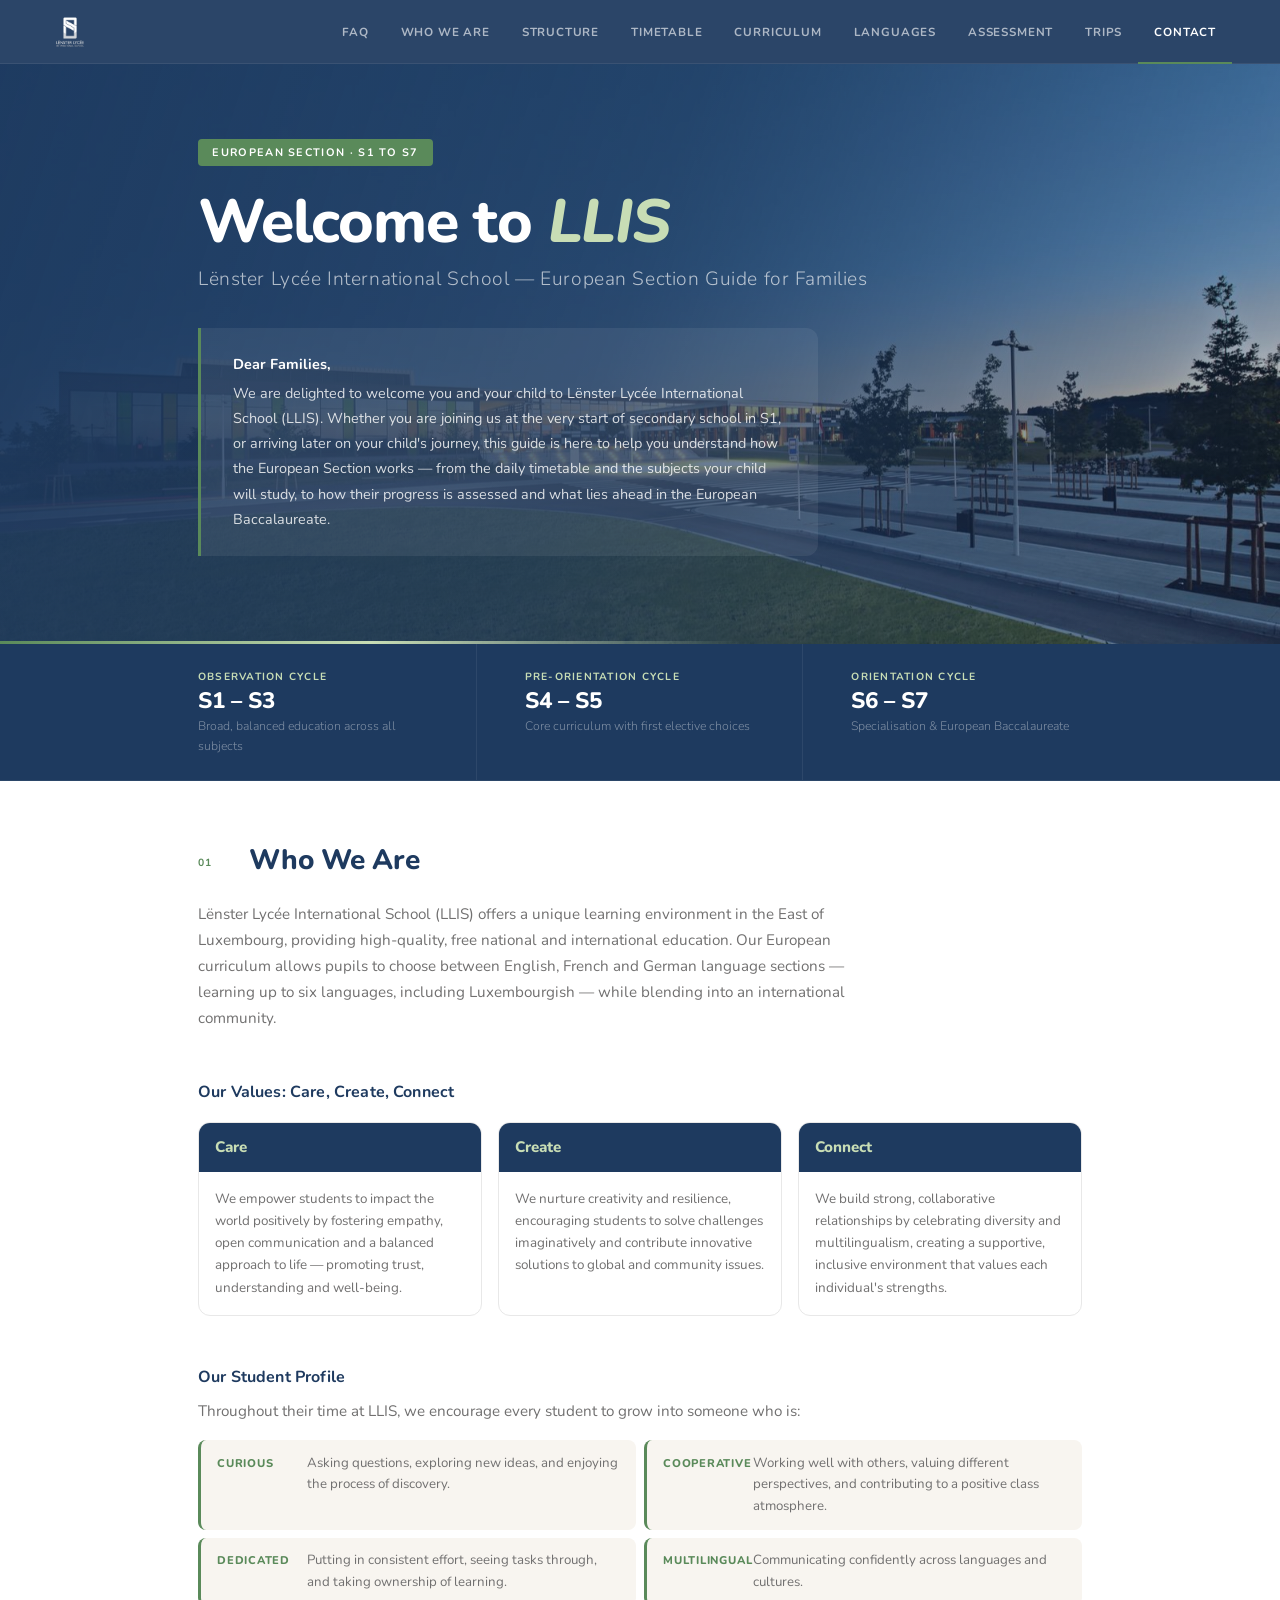
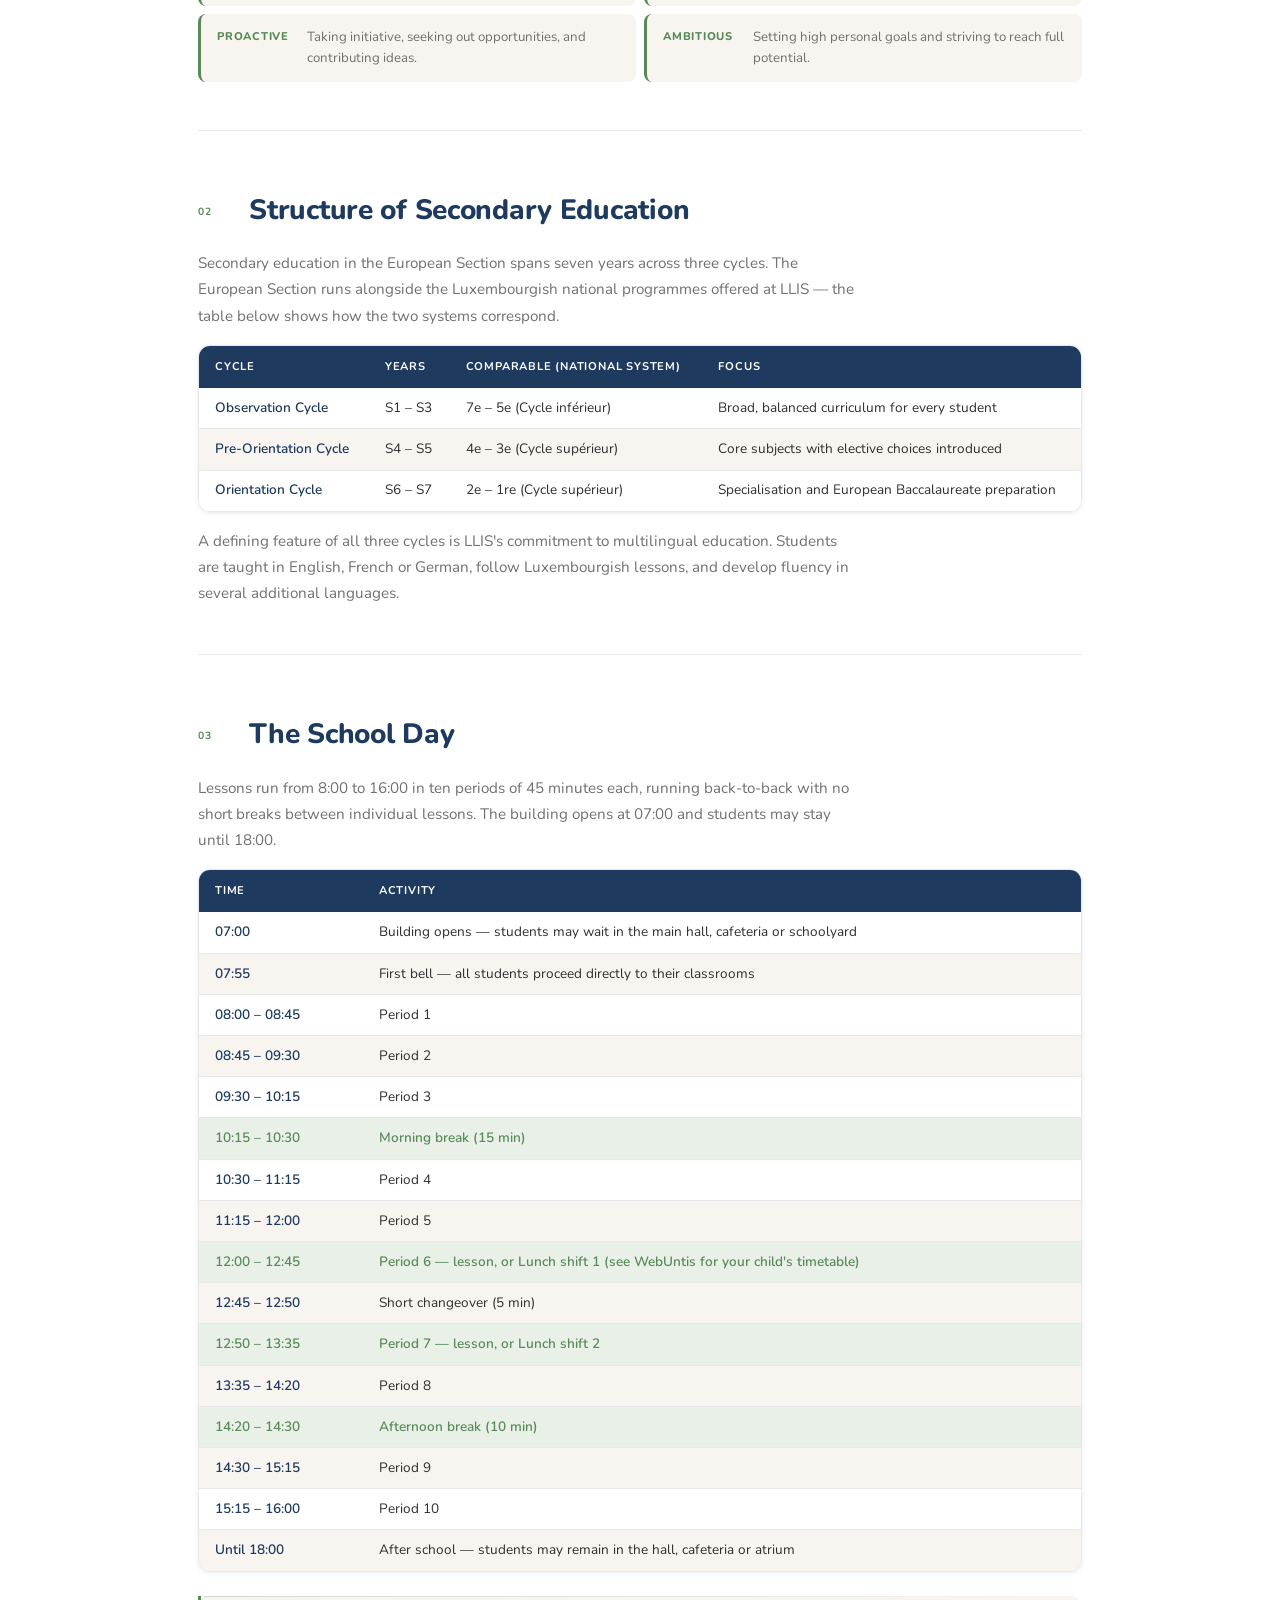
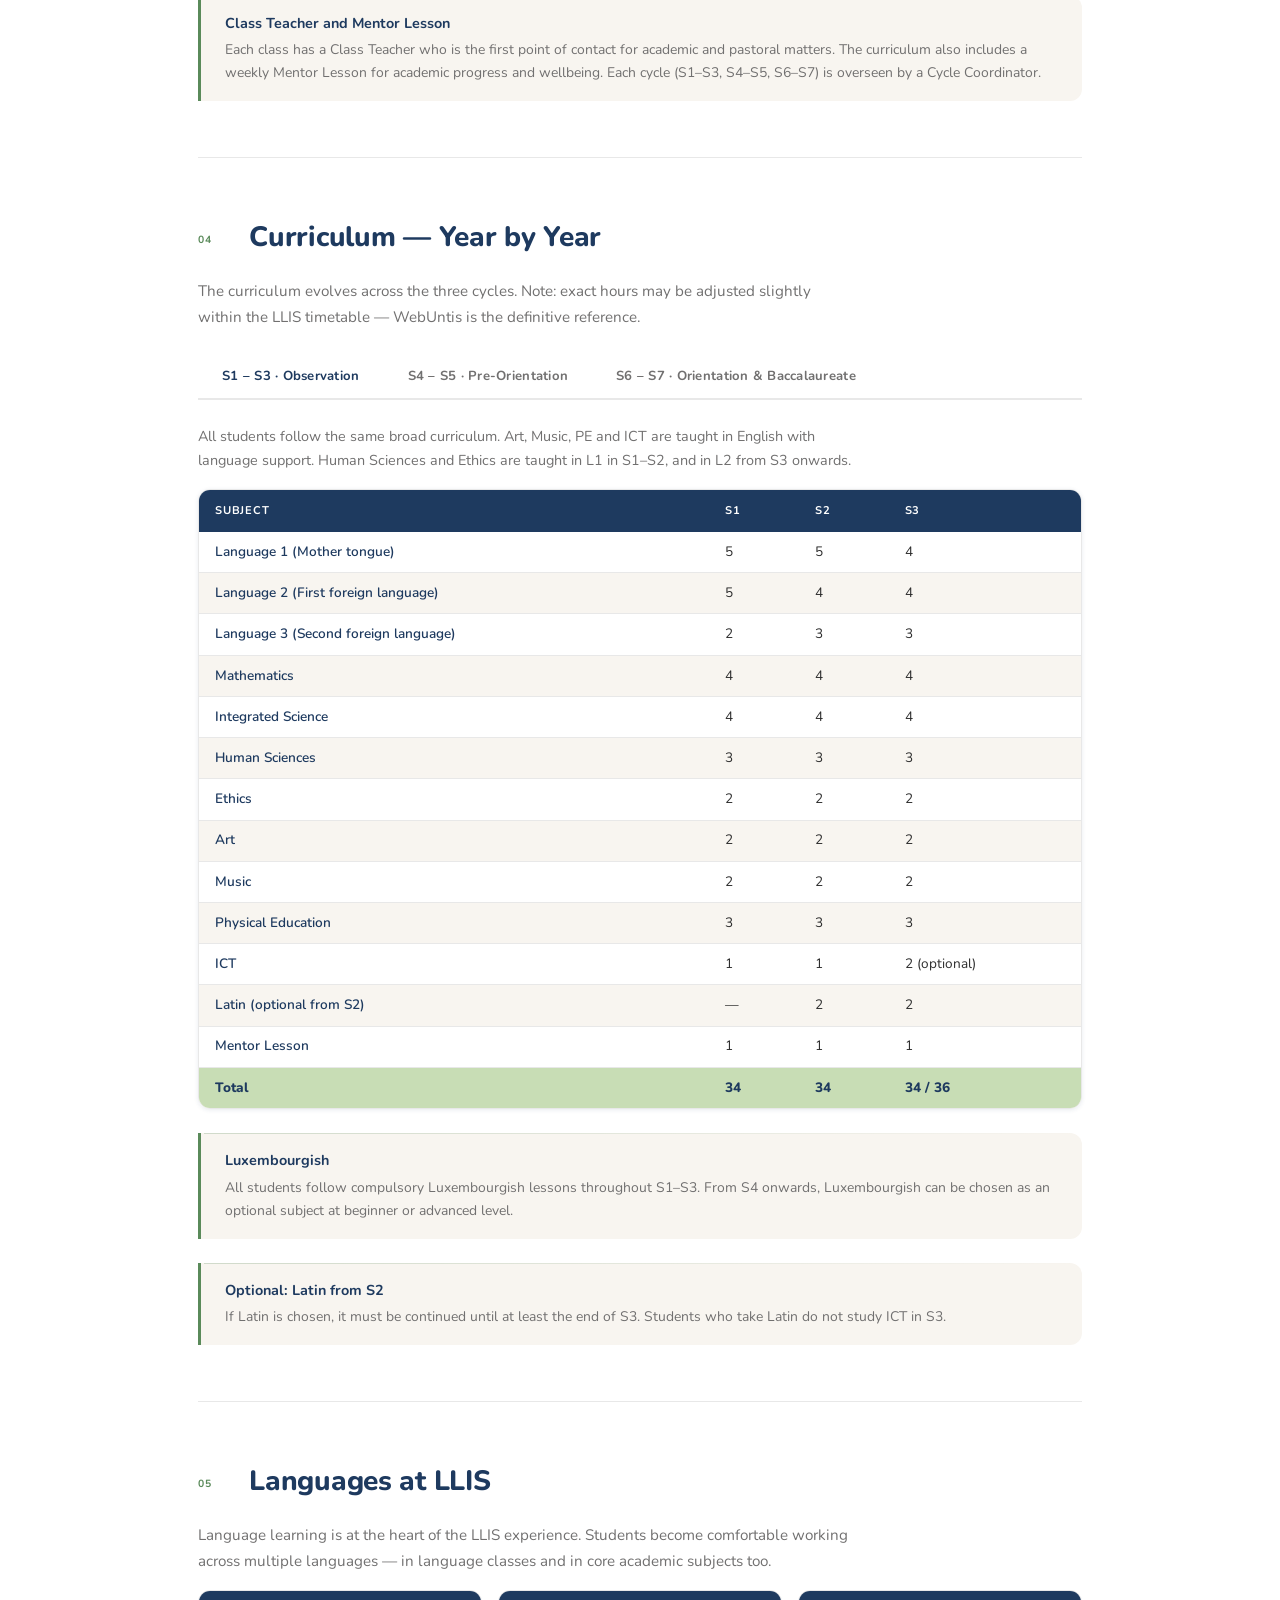
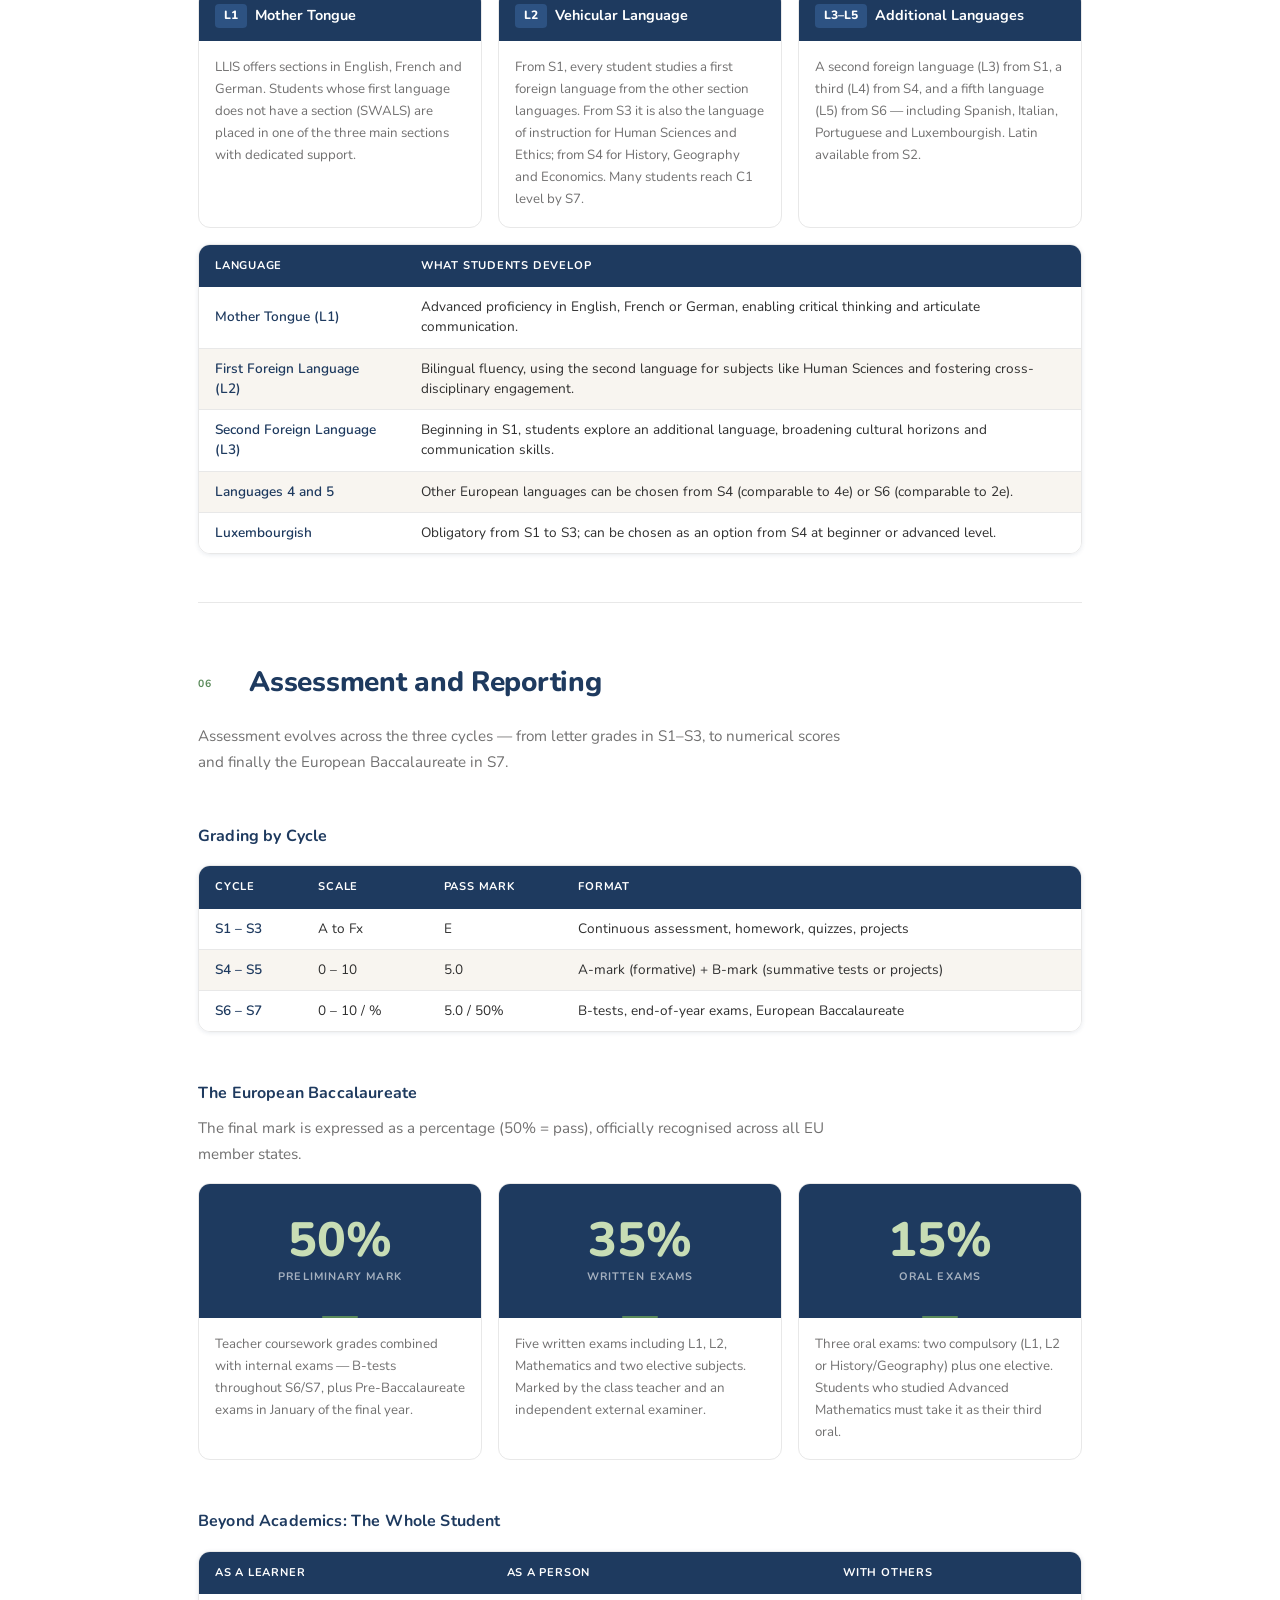
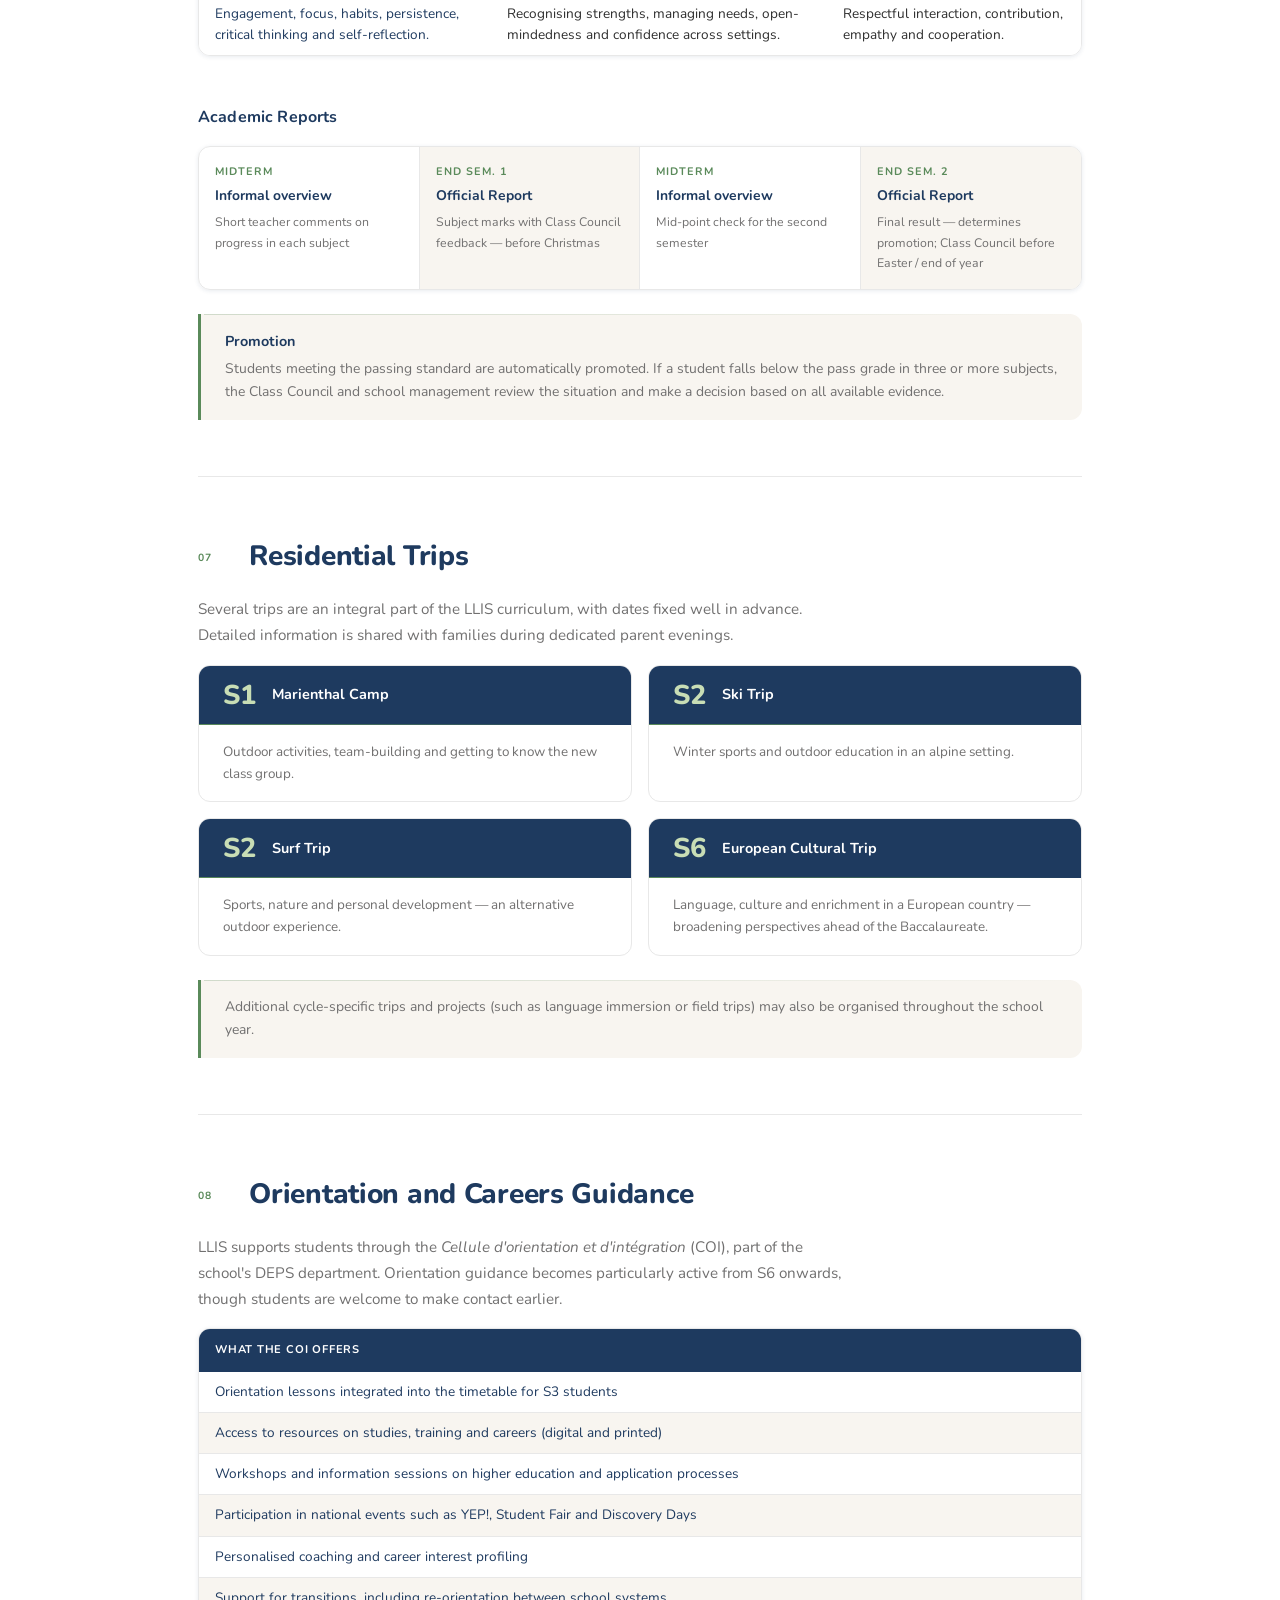
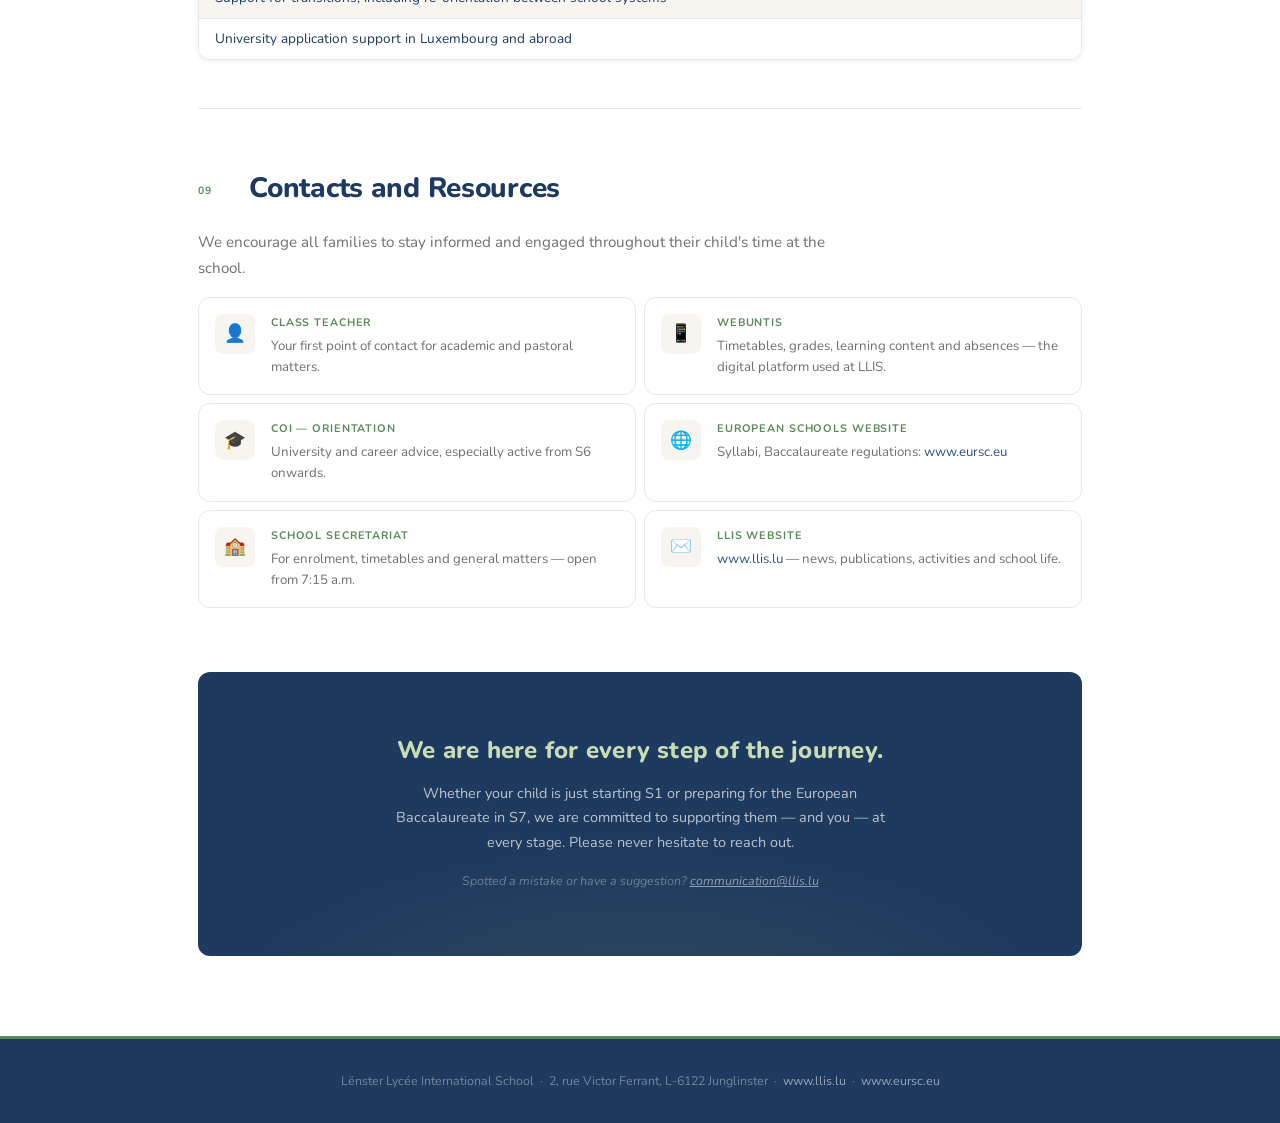
==== index.html @ 499925c4 "Add files via upload" ====
<!DOCTYPE html>
<html lang="en">
<head>
<meta charset="UTF-8">
<meta name="viewport" content="width=device-width, initial-scale=1.0">
<title>LLIS — European Section Guide S1–S7</title>
<link rel="stylesheet" href="assets/css/guide.css">
</head>
<body>


<!-- ── NAV ────────────────────────────────────────── -->
<nav>
  <a class="nav-logo" href="#">
    <img src="assets/images/logo.png" alt="LLIS Logo" class="llis-logo-img">
  </a>
  <ul class="nav-links">
    <li><a href="faq.html">FAQ</a></li>
    <li><a href="#who">Who We Are</a></li>
    <li><a href="#structure">Structure</a></li>
    <li><a href="#timetable">Timetable</a></li>
    <li><a href="#curriculum">Curriculum</a></li>
    <li><a href="#languages">Languages</a></li>
    <li><a href="#assessment">Assessment</a></li>
    <li><a href="#trips">Trips</a></li>
    <li><a href="#contact">Contact</a></li>
  </ul>
</nav>

<!-- ── HERO ───────────────────────────────────────── -->
<header class="hero">
  <div class="hero-bg" style="background:url('assets/images/campus.jpg') center center/cover no-repeat"></div>
  <div class="hero-overlay"></div>
  <div class="hero-inner">
    <div class="hero-tag">European Section · S1 to S7</div>
    <h1>Welcome to <em>LLIS</em></h1>
    <p class="hero-school">Lënster Lycée International School — European Section Guide for Families</p>
    <div class="hero-welcome">
      <strong>Dear Families,</strong>
      We are delighted to welcome you and your child to Lënster Lycée International School (LLIS). Whether you are joining us at the very start of secondary school in S1, or arriving later on your child's journey, this guide is here to help you understand how the European Section works — from the daily timetable and the subjects your child will study, to how their progress is assessed and what lies ahead in the European Baccalaureate.
    </div>
  </div>
</header>

<!-- ── CYCLE BAR ──────────────────────────────────── -->
<div class="cycle-bar">
  <div class="cycle-bar-inner">
    <div class="cycle-item">
      <div class="cycle-tag">Observation Cycle</div>
      <div class="cycle-years">S1 – S3</div>
      <div class="cycle-desc">Broad, balanced education across all subjects</div>
    </div>
    <div class="cycle-item">
      <div class="cycle-tag">Pre-Orientation Cycle</div>
      <div class="cycle-years">S4 – S5</div>
      <div class="cycle-desc">Core curriculum with first elective choices</div>
    </div>
    <div class="cycle-item">
      <div class="cycle-tag">Orientation Cycle</div>
      <div class="cycle-years">S6 – S7</div>
      <div class="cycle-desc">Specialisation &amp; European Baccalaureate</div>
    </div>
  </div>
</div>

<!-- ── MAIN ───────────────────────────────────────── -->
<div class="page">

  <!-- 01 WHO WE ARE -->
  <section class="section" id="who">
    <div class="section-head reveal"><span class="section-num">01</span><h2>Who We Are</h2></div>
    <p class="lead reveal">Lënster Lycée International School (LLIS) offers a unique learning environment in the East of Luxembourg, providing high-quality, free national and international education. Our European curriculum allows pupils to choose between English, French and German language sections — learning up to six languages, including Luxembourgish — while blending into an international community.</p>

    <h3>Our Values: Care, Create, Connect</h3>
    <div class="values-grid">
      <div class="value-card reveal">
        <div class="value-head"><h4>Care</h4></div>
        <div class="value-body">We empower students to impact the world positively by fostering empathy, open communication and a balanced approach to life — promoting trust, understanding and well-being.</div>
      </div>
      <div class="value-card">
        <div class="value-head"><h4>Create</h4></div>
        <div class="value-body">We nurture creativity and resilience, encouraging students to solve challenges imaginatively and contribute innovative solutions to global and community issues.</div>
      </div>
      <div class="value-card">
        <div class="value-head"><h4>Connect</h4></div>
        <div class="value-body">We build strong, collaborative relationships by celebrating diversity and multilingualism, creating a supportive, inclusive environment that values each individual's strengths.</div>
      </div>
    </div>

    <h3>Our Student Profile</h3>
    <p class="lead reveal">Throughout their time at LLIS, we encourage every student to grow into someone who is:</p>
    <div class="profile-grid">
      <div class="profile-item"><span class="profile-badge">Curious</span><span class="profile-desc">Asking questions, exploring new ideas, and enjoying the process of discovery.</span></div>
      <div class="profile-item"><span class="profile-badge">Cooperative</span><span class="profile-desc">Working well with others, valuing different perspectives, and contributing to a positive class atmosphere.</span></div>
      <div class="profile-item"><span class="profile-badge">Dedicated</span><span class="profile-desc">Putting in consistent effort, seeing tasks through, and taking ownership of learning.</span></div>
      <div class="profile-item"><span class="profile-badge">Multilingual</span><span class="profile-desc">Communicating confidently across languages and cultures.</span></div>
      <div class="profile-item"><span class="profile-badge">Proactive</span><span class="profile-desc">Taking initiative, seeking out opportunities, and contributing ideas.</span></div>
      <div class="profile-item"><span class="profile-badge">Ambitious</span><span class="profile-desc">Setting high personal goals and striving to reach full potential.</span></div>
    </div>
  </section>

  <!-- 02 STRUCTURE -->
  <section class="section" id="structure">
    <div class="section-head reveal"><span class="section-num">02</span><h2>Structure of Secondary Education</h2></div>
    <p class="lead reveal">Secondary education in the European Section spans seven years across three cycles. The European Section runs alongside the Luxembourgish national programmes offered at LLIS — the table below shows how the two systems correspond.</p>
    <div class="table-wrap reveal">
      <table>
        <thead><tr><th>Cycle</th><th>Years</th><th>Comparable (national system)</th><th>Focus</th></tr></thead>
        <tbody>
          <tr><td>Observation Cycle</td><td>S1 – S3</td><td>7e – 5e (Cycle inférieur)</td><td>Broad, balanced curriculum for every student</td></tr>
          <tr><td>Pre-Orientation Cycle</td><td>S4 – S5</td><td>4e – 3e (Cycle supérieur)</td><td>Core subjects with elective choices introduced</td></tr>
          <tr><td>Orientation Cycle</td><td>S6 – S7</td><td>2e – 1re (Cycle supérieur)</td><td>Specialisation and European Baccalaureate preparation</td></tr>
        </tbody>
      </table>
    </div>
    <p class="lead reveal">A defining feature of all three cycles is LLIS's commitment to multilingual education. Students are taught in English, French or German, follow Luxembourgish lessons, and develop fluency in several additional languages.</p>
  </section>

  <!-- 03 TIMETABLE -->
  <section class="section" id="timetable">
    <div class="section-head reveal"><span class="section-num">03</span><h2>The School Day</h2></div>
    <p class="lead reveal">Lessons run from 8:00 to 16:00 in ten periods of 45 minutes each, running back-to-back with no short breaks between individual lessons. The building opens at 07:00 and students may stay until 18:00.</p>
    <div class="table-wrap reveal">
      <table>
        <thead><tr><th>Time</th><th>Activity</th></tr></thead>
        <tbody>
          <tr><td>07:00</td><td>Building opens — students may wait in the main hall, cafeteria or schoolyard</td></tr>
          <tr><td>07:55</td><td>First bell — all students proceed directly to their classrooms</td></tr>
          <tr><td>08:00 – 08:45</td><td>Period 1</td></tr>
          <tr><td>08:45 – 09:30</td><td>Period 2</td></tr>
          <tr><td>09:30 – 10:15</td><td>Period 3</td></tr>
          <tr class="tr-break"><td>10:15 – 10:30</td><td>Morning break (15 min)</td></tr>
          <tr><td>10:30 – 11:15</td><td>Period 4</td></tr>
          <tr><td>11:15 – 12:00</td><td>Period 5</td></tr>
          <tr class="tr-break"><td>12:00 – 12:45</td><td>Period 6 — lesson, or Lunch shift 1 (see WebUntis for your child's timetable)</td></tr>
          <tr><td>12:45 – 12:50</td><td>Short changeover (5 min)</td></tr>
          <tr class="tr-break"><td>12:50 – 13:35</td><td>Period 7 — lesson, or Lunch shift 2</td></tr>
          <tr><td>13:35 – 14:20</td><td>Period 8</td></tr>
          <tr class="tr-break"><td>14:20 – 14:30</td><td>Afternoon break (10 min)</td></tr>
          <tr><td>14:30 – 15:15</td><td>Period 9</td></tr>
          <tr><td>15:15 – 16:00</td><td>Period 10</td></tr>
          <tr><td>Until 18:00</td><td>After school — students may remain in the hall, cafeteria or atrium</td></tr>
        </tbody>
      </table>
    </div>
    <div class="info-box reveal">
      <strong>Class Teacher and Mentor Lesson</strong>
      Each class has a Class Teacher who is the first point of contact for academic and pastoral matters. The curriculum also includes a weekly Mentor Lesson for academic progress and wellbeing. Each cycle (S1–S3, S4–S5, S6–S7) is overseen by a Cycle Coordinator.
    </div>
  </section>

  <!-- 04 CURRICULUM -->
  <section class="section" id="curriculum">
    <div class="section-head reveal"><span class="section-num">04</span><h2>Curriculum — Year by Year</h2></div>
    <p class="lead reveal">The curriculum evolves across the three cycles. Note: exact hours may be adjusted slightly within the LLIS timetable — WebUntis is the definitive reference.</p>

    <div class="tabs">
      <button class="tab-btn active" onclick="showTab('s1s3',this)">S1 – S3 · Observation</button>
      <button class="tab-btn" onclick="showTab('s4s5',this)">S4 – S5 · Pre-Orientation</button>
      <button class="tab-btn" onclick="showTab('s6s7',this)">S6 – S7 · Orientation &amp; Baccalaureate</button>
    </div>

    <div class="tab-panel active" id="tab-s1s3">
      <p>All students follow the same broad curriculum. Art, Music, PE and ICT are taught in English with language support. Human Sciences and Ethics are taught in L1 in S1–S2, and in L2 from S3 onwards.</p>
      <div class="table-wrap reveal">
        <table>
          <thead><tr><th>Subject</th><th>S1</th><th>S2</th><th>S3</th></tr></thead>
          <tbody>
            <tr><td>Language 1 (Mother tongue)</td><td>5</td><td>5</td><td>4</td></tr>
            <tr><td>Language 2 (First foreign language)</td><td>5</td><td>4</td><td>4</td></tr>
            <tr><td>Language 3 (Second foreign language)</td><td>2</td><td>3</td><td>3</td></tr>
            <tr><td>Mathematics</td><td>4</td><td>4</td><td>4</td></tr>
            <tr><td>Integrated Science</td><td>4</td><td>4</td><td>4</td></tr>
            <tr><td>Human Sciences</td><td>3</td><td>3</td><td>3</td></tr>
            <tr><td>Ethics</td><td>2</td><td>2</td><td>2</td></tr>
            <tr><td>Art</td><td>2</td><td>2</td><td>2</td></tr>
            <tr><td>Music</td><td>2</td><td>2</td><td>2</td></tr>
            <tr><td>Physical Education</td><td>3</td><td>3</td><td>3</td></tr>
            <tr><td>ICT</td><td>1</td><td>1</td><td>2 (optional)</td></tr>
            <tr><td>Latin (optional from S2)</td><td>—</td><td>2</td><td>2</td></tr>
            <tr><td>Mentor Lesson</td><td>1</td><td>1</td><td>1</td></tr>
            <tr class="tr-total"><td>Total</td><td>34</td><td>34</td><td>34 / 36</td></tr>
          </tbody>
        </table>
      </div>
      <div class="info-box reveal">
        <strong>Luxembourgish</strong>
        All students follow compulsory Luxembourgish lessons throughout S1–S3. From S4 onwards, Luxembourgish can be chosen as an optional subject at beginner or advanced level.
      </div>
      <div class="info-box reveal">
        <strong>Optional: Latin from S2</strong>
        If Latin is chosen, it must be continued until at least the end of S3. Students who take Latin do not study ICT in S3.
      </div>
    </div>

    <div class="tab-panel" id="tab-s4s5">
      <p>From S4, students personalise their studies. The sciences split into Biology, Chemistry and Physics. Students choose at least one elective.</p>
      <div class="table-wrap reveal">
        <table>
          <thead><tr><th>Subject</th><th>Periods / week</th><th>Type</th></tr></thead>
          <tbody>
            <tr><td>Language 1</td><td>4</td><td>Compulsory</td></tr>
            <tr><td>Language 2</td><td>3</td><td>Compulsory</td></tr>
            <tr><td>Language 3</td><td>3</td><td>Compulsory</td></tr>
            <tr><td>Mathematics</td><td>4 or 6</td><td>Compulsory — two levels</td></tr>
            <tr><td>Biology</td><td>2</td><td>Compulsory</td></tr>
            <tr><td>Chemistry</td><td>2</td><td>Compulsory</td></tr>
            <tr><td>Physics</td><td>2</td><td>Compulsory</td></tr>
            <tr><td>History (in L2)</td><td>2</td><td>Compulsory</td></tr>
            <tr><td>Geography (in L2)</td><td>2</td><td>Compulsory</td></tr>
            <tr><td>Ethics (in L2)</td><td>1</td><td>Compulsory</td></tr>
            <tr><td>Physical Education</td><td>2</td><td>Compulsory</td></tr>
            <tr><td>Economics (in L2)</td><td>4</td><td>Optional</td></tr>
            <tr><td>Language 4</td><td>4</td><td>Optional</td></tr>
            <tr><td>Latin</td><td>4</td><td>Optional</td></tr>
            <tr><td>Luxembourgish</td><td>—</td><td>Optional (beginner or advanced)</td></tr>
            <tr><td>ICT</td><td>2</td><td>Optional</td></tr>
            <tr><td>Music</td><td>2</td><td>Optional</td></tr>
            <tr><td>Art</td><td>2</td><td>Optional</td></tr>
            <tr class="tr-total"><td>Total</td><td>32 or 36</td><td></td></tr>
          </tbody>
        </table>
      </div>
      <div class="info-box reveal">Not all optional courses are guaranteed to run every year — availability depends on student uptake.</div>
    </div>

    <div class="tab-panel" id="tab-s6s7">
      <p>The final two years lead to the European Baccalaureate. Students study at least ten subjects: a compulsory core, elective subjects and optional complementary courses.</p>
      <h3>Compulsory Core</h3>
      <div class="table-wrap reveal">
        <table>
          <thead><tr><th>Subject</th><th>Periods / week</th></tr></thead>
          <tbody>
            <tr><td>Language 1</td><td>4</td></tr>
            <tr><td>Language 2</td><td>3</td></tr>
            <tr><td>Mathematics (3- or 5-period course)</td><td>3 or 5</td></tr>
            <tr><td>History</td><td>2</td></tr>
            <tr><td>Geography</td><td>2</td></tr>
            <tr><td>Philosophy</td><td>2</td></tr>
            <tr><td>Ethics</td><td>1</td></tr>
            <tr><td>Sport</td><td>2</td></tr>
            <tr><td>Science, Technology &amp; Society (if no science elective)</td><td>2</td></tr>
          </tbody>
        </table>
      </div>
      <h3>Elective Subjects — 4 periods/week (min. 2, max. 4)</h3>
      <p>Biology, Chemistry, Physics, History, Geography, Economics, Art, Music, Philosophy, Language 3, Language 4, Latin, Luxembourgish (advanced level), and others. Advanced courses (3 periods/week) are available in Mathematics, Language 1 and Language 2.</p>
      <h3>Complementary Courses — 2 periods/week (optional)</h3>
      <p>Art, Music, Political Science, Advanced Sport, Lab Science, ICT.</p>
    </div>
  </section>

  <!-- 05 LANGUAGES -->
  <section class="section" id="languages">
    <div class="section-head reveal"><span class="section-num">05</span><h2>Languages at LLIS</h2></div>
    <p class="lead reveal">Language learning is at the heart of the LLIS experience. Students become comfortable working across multiple languages — in language classes and in core academic subjects too.</p>
    <div class="lang-grid">
      <div class="lang-card">
        <div class="lang-card-head"><span class="lang-pill">L1</span><h4>Mother Tongue</h4></div>
        <div class="lang-card-body">LLIS offers sections in English, French and German. Students whose first language does not have a section (SWALS) are placed in one of the three main sections with dedicated support.</div>
      </div>
      <div class="lang-card">
        <div class="lang-card-head"><span class="lang-pill">L2</span><h4>Vehicular Language</h4></div>
        <div class="lang-card-body">From S1, every student studies a first foreign language from the other section languages. From S3 it is also the language of instruction for Human Sciences and Ethics; from S4 for History, Geography and Economics. Many students reach C1 level by S7.</div>
      </div>
      <div class="lang-card">
        <div class="lang-card-head"><span class="lang-pill">L3–L5</span><h4>Additional Languages</h4></div>
        <div class="lang-card-body">A second foreign language (L3) from S1, a third (L4) from S4, and a fifth language (L5) from S6 — including Spanish, Italian, Portuguese and Luxembourgish. Latin available from S2.</div>
      </div>
    </div>
    <div class="table-wrap reveal">
      <table>
        <thead><tr><th>Language</th><th>What students develop</th></tr></thead>
        <tbody>
          <tr><td>Mother Tongue (L1)</td><td>Advanced proficiency in English, French or German, enabling critical thinking and articulate communication.</td></tr>
          <tr><td>First Foreign Language (L2)</td><td>Bilingual fluency, using the second language for subjects like Human Sciences and fostering cross-disciplinary engagement.</td></tr>
          <tr><td>Second Foreign Language (L3)</td><td>Beginning in S1, students explore an additional language, broadening cultural horizons and communication skills.</td></tr>
          <tr><td>Languages 4 and 5</td><td>Other European languages can be chosen from S4 (comparable to 4e) or S6 (comparable to 2e).</td></tr>
          <tr><td>Luxembourgish</td><td>Obligatory from S1 to S3; can be chosen as an option from S4 at beginner or advanced level.</td></tr>
        </tbody>
      </table>
    </div>
  </section>

  <!-- 06 ASSESSMENT -->
  <section class="section" id="assessment">
    <div class="section-head reveal"><span class="section-num">06</span><h2>Assessment and Reporting</h2></div>
    <p class="lead reveal">Assessment evolves across the three cycles — from letter grades in S1–S3, to numerical scores and finally the European Baccalaureate in S7.</p>
    <h3>Grading by Cycle</h3>
    <div class="table-wrap reveal">
      <table>
        <thead><tr><th>Cycle</th><th>Scale</th><th>Pass Mark</th><th>Format</th></tr></thead>
        <tbody>
          <tr><td>S1 – S3</td><td>A to Fx</td><td>E</td><td>Continuous assessment, homework, quizzes, projects</td></tr>
          <tr><td>S4 – S5</td><td>0 – 10</td><td>5.0</td><td>A-mark (formative) + B-mark (summative tests or projects)</td></tr>
          <tr><td>S6 – S7</td><td>0 – 10 / %</td><td>5.0 / 50%</td><td>B-tests, end-of-year exams, European Baccalaureate</td></tr>
        </tbody>
      </table>
    </div>

    <h3>The European Baccalaureate</h3>
    <p class="lead" style="margin-top:0.5rem">The final mark is expressed as a percentage (50% = pass), officially recognised across all EU member states.</p>
    <div class="bac-grid">
      <div class="bac-card">
        <div class="bac-head"><div class="bac-pct">50%</div><div class="bac-label">Preliminary Mark</div></div>
        <div class="bac-body">Teacher coursework grades combined with internal exams — B-tests throughout S6/S7, plus Pre-Baccalaureate exams in January of the final year.</div>
      </div>
      <div class="bac-card">
        <div class="bac-head"><div class="bac-pct">35%</div><div class="bac-label">Written Exams</div></div>
        <div class="bac-body">Five written exams including L1, L2, Mathematics and two elective subjects. Marked by the class teacher and an independent external examiner.</div>
      </div>
      <div class="bac-card">
        <div class="bac-head"><div class="bac-pct">15%</div><div class="bac-label">Oral Exams</div></div>
        <div class="bac-body">Three oral exams: two compulsory (L1, L2 or History/Geography) plus one elective. Students who studied Advanced Mathematics must take it as their third oral.</div>
      </div>
    </div>

    <h3>Beyond Academics: The Whole Student</h3>
    <div class="table-wrap reveal">
      <table>
        <thead><tr><th>As a Learner</th><th>As a Person</th><th>With Others</th></tr></thead>
        <tbody>
          <tr>
            <td style="font-weight:400">Engagement, focus, habits, persistence, critical thinking and self-reflection.</td>
            <td style="font-weight:400">Recognising strengths, managing needs, open-mindedness and confidence across settings.</td>
            <td style="font-weight:400">Respectful interaction, contribution, empathy and cooperation.</td>
          </tr>
        </tbody>
      </table>
    </div>

    <h3>Academic Reports</h3>
    <div class="report-strip">
      <div class="report-item"><div class="report-month">Midterm</div><div class="report-type">Informal overview</div><div class="report-desc">Short teacher comments on progress in each subject</div></div>
      <div class="report-item"><div class="report-month">End Sem. 1</div><div class="report-type">Official Report</div><div class="report-desc">Subject marks with Class Council feedback — before Christmas</div></div>
      <div class="report-item"><div class="report-month">Midterm</div><div class="report-type">Informal overview</div><div class="report-desc">Mid-point check for the second semester</div></div>
      <div class="report-item"><div class="report-month">End Sem. 2</div><div class="report-type">Official Report</div><div class="report-desc">Final result — determines promotion; Class Council before Easter / end of year</div></div>
    </div>
    <div class="info-box reveal">
      <strong>Promotion</strong>
      Students meeting the passing standard are automatically promoted. If a student falls below the pass grade in three or more subjects, the Class Council and school management review the situation and make a decision based on all available evidence.
    </div>
  </section>

  <!-- 07 TRIPS -->
  <section class="section" id="trips">
    <div class="section-head reveal"><span class="section-num">07</span><h2>Residential Trips</h2></div>
    <p class="lead reveal">Several trips are an integral part of the LLIS curriculum, with dates fixed well in advance. Detailed information is shared with families during dedicated parent evenings.</p>
    <div class="trips-grid">
      <div class="trip-card">
        <div class="trip-head"><div class="trip-year">S1</div><div class="trip-name">Marienthal Camp</div></div>
        <div class="trip-body">Outdoor activities, team-building and getting to know the new class group.</div>
      </div>
      <div class="trip-card">
        <div class="trip-head"><div class="trip-year">S2</div><div class="trip-name">Ski Trip</div></div>
        <div class="trip-body">Winter sports and outdoor education in an alpine setting.</div>
      </div>
      <div class="trip-card">
        <div class="trip-head"><div class="trip-year">S2</div><div class="trip-name">Surf Trip</div></div>
        <div class="trip-body">Sports, nature and personal development — an alternative outdoor experience.</div>
      </div>
      <div class="trip-card">
        <div class="trip-head"><div class="trip-year">S6</div><div class="trip-name">European Cultural Trip</div></div>
        <div class="trip-body">Language, culture and enrichment in a European country — broadening perspectives ahead of the Baccalaureate.</div>
      </div>
    </div>
    <div class="info-box reveal">Additional cycle-specific trips and projects (such as language immersion or field trips) may also be organised throughout the school year.</div>
  </section>

  <!-- 08 ORIENTATION -->
  <section class="section" id="orientation">
    <div class="section-head reveal"><span class="section-num">08</span><h2>Orientation and Careers Guidance</h2></div>
    <p class="lead reveal">LLIS supports students through the <em>Cellule d'orientation et d'intégration</em> (COI), part of the school's DEPS department. Orientation guidance becomes particularly active from S6 onwards, though students are welcome to make contact earlier.</p>
    <div class="table-wrap reveal">
      <table>
        <thead><tr><th>What the COI offers</th></tr></thead>
        <tbody>
          <tr><td style="font-weight:400">Orientation lessons integrated into the timetable for S3 students</td></tr>
          <tr><td style="font-weight:400">Access to resources on studies, training and careers (digital and printed)</td></tr>
          <tr><td style="font-weight:400">Workshops and information sessions on higher education and application processes</td></tr>
          <tr><td style="font-weight:400">Participation in national events such as YEP!, Student Fair and Discovery Days</td></tr>
          <tr><td style="font-weight:400">Personalised coaching and career interest profiling</td></tr>
          <tr><td style="font-weight:400">Support for transitions, including re-orientation between school systems</td></tr>
          <tr><td style="font-weight:400">University application support in Luxembourg and abroad</td></tr>
        </tbody>
      </table>
    </div>
  </section>

  <!-- 09 CONTACT -->
  <section class="section" id="contact">
    <div class="section-head reveal"><span class="section-num">09</span><h2>Contacts and Resources</h2></div>
    <p class="lead reveal">We encourage all families to stay informed and engaged throughout their child's time at the school.</p>
    <div class="resources-grid">
      <div class="resource-card">
        <div class="resource-icon">👤</div>
        <div><div class="resource-label">Class Teacher</div><div class="resource-desc">Your first point of contact for academic and pastoral matters.</div></div>
      </div>
      <div class="resource-card">
        <div class="resource-icon">📱</div>
        <div><div class="resource-label">WebUntis</div><div class="resource-desc">Timetables, grades, learning content and absences — the digital platform used at LLIS.</div></div>
      </div>
      <div class="resource-card">
        <div class="resource-icon">🎓</div>
        <div><div class="resource-label">COI — Orientation</div><div class="resource-desc">University and career advice, especially active from S6 onwards.</div></div>
      </div>
      <div class="resource-card">
        <div class="resource-icon">🌐</div>
        <div><div class="resource-label">European Schools Website</div><div class="resource-desc">Syllabi, Baccalaureate regulations: <a href="https://www.eursc.eu" target="_blank">www.eursc.eu</a></div></div>
      </div>
      <div class="resource-card">
        <div class="resource-icon">🏫</div>
        <div><div class="resource-label">School Secretariat</div><div class="resource-desc">For enrolment, timetables and general matters — open from 7:15 a.m.</div></div>
      </div>
      <div class="resource-card">
        <div class="resource-icon">✉️</div>
        <div><div class="resource-label">LLIS Website</div><div class="resource-desc"><a href="https://llis.lu" target="_blank">www.llis.lu</a> — news, publications, activities and school life.</div></div>
      </div>
    </div>

    <div class="closing">
      <h3>We are here for every step of the journey.</h3>
      <p>Whether your child is just starting S1 or preparing for the European Baccalaureate in S7, we are committed to supporting them — and you — at every stage. Please never hesitate to reach out.</p>
      <p class="closing-feedback">Spotted a mistake or have a suggestion? <a href="mailto:communication@llis.lu">communication@llis.lu</a></p>
    </div>
  </section>

</div><!-- /page -->

<footer>
  Lënster Lycée International School &nbsp;·&nbsp;
  2, rue Victor Ferrant, L-6122 Junglinster &nbsp;·&nbsp;
  <a href="https://llis.lu" target="_blank">www.llis.lu</a> &nbsp;·&nbsp;
  <a href="https://www.eursc.eu" target="_blank">www.eursc.eu</a>
</footer>



  <script src="assets/js/guide.js"></script>
</body>
</html>
---- assets/css/guide.css ----
@import url('https://fonts.googleapis.com/css2?family=Nunito:wght@400;600;700;800&family=Nunito+Sans:wght@300;400;600;700&family=Source+Code+Pro:wght@400;500&display=swap');


/* ═══════════════════════════════════════════════════════════════
   LLIS Brand System v2.0  —  Design tokens applied exactly
   Font stack: Gill Sans MT → Gill Sans → Nunito (web fallback)
═══════════════════════════════════════════════════════════════ */
:root {
  /* ── Primary ─────────────────────── */
  --midnight:     #1E3A5F;
  --steel:        #2D5282;

  /* ── Secondary ───────────────────── */
  --sage:         #C8DDB5;
  --fern:         #5A8A5A;
  --terracotta:   #C85A4A;
  --blush:        #E8A090;
  --amber:        #E8A830;

  /* ── Neutral ─────────────────────── */
  --charcoal:     #2E2E2E;
  --slate:        #717070;
  --silver:       #E8E8E8;
  --cream:        #F8F5F0;
  --white:        #FFFFFF;

  /* ── Typography ──────────────────── */
  --font:         'Gill Sans MT', 'Gill Sans', 'Nunito', sans-serif;
  --font-sans:    'Nunito Sans', 'Gill Sans MT', sans-serif;
  --font-mono:    'Source Code Pro', 'Courier New', monospace;

  /* ── Spacing (8px base) ──────────── */
  --xs:   4px;
  --sm:   8px;
  --md:   16px;
  --lg:   24px;
  --xl:   32px;
  --2xl:  48px;
  --3xl:  64px;

  /* ── Radius (anchored to logo 12px) ─ */
  --r-sm:   4px;
  --r-md:   8px;
  --r-lg:   12px;
  --r-pill: 999px;

  /* ── Shadows (midnight-tinted) ────── */
  --shadow-sm: 0 1px 4px  rgba(30,58,95,.10);
  --shadow-md: 0 4px 16px rgba(30,58,95,.12);
  --shadow-lg: 0 8px 32px rgba(30,58,95,.14);

  /* ── Easing ──────────────────────── */
  --ease-out:    cubic-bezier(0.23, 1, 0.32, 1);
  --ease-in-out: cubic-bezier(0.77, 0, 0.175, 1);
  --ease-hover:  cubic-bezier(0.4, 0, 0.2, 1);
  --ease-spring: cubic-bezier(0.34, 1.56, 0.64, 1);
}

/* ── RESET ───────────────────────────────────────────────────── */
*, *::before, *::after { box-sizing: border-box; margin: 0; padding: 0; }
html { scroll-behavior: smooth; }

body {
  font-family: var(--font);
  font-size: 16px;
  color: var(--charcoal);
  background: var(--white);
  line-height: 1.65;
}

/* ── SCROLL REVEAL ───────────────────────────────────────────── */
.reveal {
  opacity: 0;
  transform: translateY(20px);
  transition:
    opacity  460ms var(--ease-out),
    transform 460ms var(--ease-out);
}
.reveal.in { opacity: 1; transform: translateY(0); }
.reveal-delay-1 { transition-delay:  80ms; }
.reveal-delay-2 { transition-delay: 160ms; }
.reveal-delay-3 { transition-delay: 240ms; }
.reveal-delay-4 { transition-delay: 320ms; }

@media (prefers-reduced-motion: reduce) {
  .reveal, .bac-card { opacity: 1 !important; transform: none !important; transition: none !important; animation: none !important; }
  * { animation-duration: .01ms !important; }
}

/* ── NAV ─────────────────────────────────────────────────────── */
nav {
  position: sticky; top: 0; z-index: 200;
  background: rgba(30,58,95,.94);
  backdrop-filter: blur(14px);
  -webkit-backdrop-filter: blur(14px);
  display: flex; align-items: center;
  padding: 0 var(--2xl);
  height: 64px;
  border-bottom: 1px solid rgba(255,255,255,.07);
}

.nav-logo {
  display: flex; align-items: center; gap: var(--md);
  text-decoration: none; flex-shrink: 0;
}

.llis-logo-img {
  height: 44px; width: auto; display: block;
  transition:
    filter  180ms var(--ease-out),
    transform 180ms var(--ease-out);
  will-change: filter, transform;
}
@media (hover: hover) and (pointer: fine) {
  .llis-logo-img:hover {
    filter: brightness(1.15) drop-shadow(0 0 10px rgba(90,138,90,.75));
    transform: scale(1.06);
  }
  .llis-logo-img:active {
    transform: scale(0.97);
    transition-duration: 90ms;
  }
}

.nav-links { display: flex; list-style: none; margin-left: auto; gap: 0; }
.nav-links a {
  display: block; padding: 0 var(--md);
  height: 64px; line-height: 64px;
  color: rgba(255,255,255,.62);
  text-decoration: none;
  font-size: 0.73rem; font-weight: 700;
  letter-spacing: .07em; text-transform: uppercase;
  border-bottom: 2px solid transparent;
  transition:
    color       140ms var(--ease-hover),
    border-color 140ms var(--ease-hover);
  /* 44px min touch target covered by 64px height */
}
@media (hover: hover) and (pointer: fine) {
  .nav-links a:hover,
  .nav-links a.active-nav { color: var(--white); border-bottom-color: var(--fern); }
}

/* ── HERO ────────────────────────────────────────────────────── */
.hero {
  position: relative; overflow: hidden;
  min-height: 580px;
  display: flex; align-items: flex-end;
}

.hero-bg {
  position: absolute; inset: 0;
  transform: scale(1.04);
  animation: heroZoom 14s var(--ease-in-out) forwards;
}
@keyframes heroZoom { to { transform: scale(1); } }

.hero-overlay {
  position: absolute; inset: 0;
  background: linear-gradient(
    108deg,
    rgba(30,58,95,.96) 0%,
    rgba(30,58,95,.80) 48%,
    rgba(30,58,95,.30) 100%
  );
}
/* Sage accent line sweeps in */
.hero-overlay::after {
  content: '';
  position: absolute; left: 0; bottom: 0;
  height: 3px; width: 0;
  background: linear-gradient(90deg, var(--fern), var(--sage), transparent);
  animation: heroLine 1.4s var(--ease-out) .7s forwards;
}
@keyframes heroLine { to { width: 58%; } }

.hero-inner {
  position: relative; z-index: 1;
  max-width: 980px; margin: 0 auto; width: 100%;
  padding: var(--3xl) var(--2xl) calc(var(--3xl) + var(--lg));
}

.hero-tag {
  display: inline-flex; align-items: center;
  background: var(--fern); color: var(--white);
  font-size: .68rem; font-weight: 700;
  letter-spacing: .12em; text-transform: uppercase;
  padding: .3rem .9rem;
  border-radius: var(--r-sm);
  margin-bottom: var(--lg);
  opacity: 0; transform: translateY(14px);
  animation: fadeUp 420ms var(--ease-out) 200ms forwards;
}

.hero h1 {
  font-family: var(--font);
  font-size: clamp(2.4rem, 5vw, 3.8rem);
  font-weight: 800; line-height: 1.08;
  letter-spacing: -.02em;
  color: var(--white); margin-bottom: var(--sm);
  opacity: 0; transform: translateY(16px);
  animation: fadeUp 460ms var(--ease-out) 300ms forwards;
}
.hero h1 em { font-style: italic; color: var(--sage); }

.hero-school {
  font-size: clamp(.95rem, 2vw, 1.2rem);
  font-weight: 300; letter-spacing: .03em;
  color: rgba(255,255,255,.65);
  margin-bottom: var(--xl);
  opacity: 0; transform: translateY(12px);
  animation: fadeUp 420ms var(--ease-out) 380ms forwards;
}

.hero-welcome {
  background: rgba(255,255,255,.07);
  border-left: 3px solid var(--fern);
  padding: var(--lg) var(--xl);
  max-width: 620px;
  font-size: .9rem; line-height: 1.75;
  color: rgba(255,255,255,.82);
  border-radius: 0 var(--r-lg) var(--r-lg) 0;
  opacity: 0; transform: translateY(10px);
  animation: fadeUp 420ms var(--ease-out) 460ms forwards;
}
.hero-welcome strong {
  display: block; color: var(--white);
  font-weight: 700; margin-bottom: var(--xs);
}

@keyframes fadeUp { to { opacity: 1; transform: translateY(0); } }

/* ── CYCLE BAR ───────────────────────────────────────────────── */
.cycle-bar {
  background: var(--midnight);
  border-bottom: 1px solid rgba(255,255,255,.06);
}
.cycle-bar-inner {
  max-width: 980px; margin: 0 auto;
  display: grid; grid-template-columns: repeat(3,1fr);
}
.cycle-item {
  padding: var(--lg) var(--2xl);
  border-right: 1px solid rgba(255,255,255,.07);
  position: relative; overflow: hidden;
  transition: background 200ms var(--ease-hover);
  cursor: default;
}
.cycle-item:last-child { border-right: none; }
.cycle-item::before {
  content: '';
  position: absolute; left: 0; top: 0; bottom: 0;
  width: 0;
  background: var(--fern);
  transition: width 220ms var(--ease-out);
}
@media (hover: hover) and (pointer: fine) {
  .cycle-item:hover { background: rgba(255,255,255,.04); }
  .cycle-item:hover::before { width: 3px; }
}
.cycle-tag {
  font-size: .65rem; font-weight: 700;
  letter-spacing: .12em; text-transform: uppercase;
  color: var(--sage); margin-bottom: var(--xs);
}
.cycle-years {
  font-weight: 800; font-size: 1.4rem;
  color: var(--white); margin-bottom: 2px;
  line-height: 1.1;
}
.cycle-desc {
  font-size: .77rem; font-weight: 300;
  color: rgba(255,255,255,.42);
}

/* ── PAGE WRAPPER ────────────────────────────────────────────── */
.page { max-width: 980px; margin: 0 auto; padding: 0 var(--2xl); }

/* ── SECTIONS ────────────────────────────────────────────────── */
.section {
  padding: var(--3xl) 0 var(--xl);
  border-bottom: 1px solid var(--silver);
}
.section:last-of-type { border-bottom: none; }

.section-head {
  display: flex; align-items: center;
  gap: var(--md); margin-bottom: var(--lg);
}
.section-num {
  font-size: .65rem; font-weight: 700;
  letter-spacing: .12em; text-transform: uppercase;
  color: var(--fern); min-width: 2.2rem;
  padding-top: .15rem;
}
.section h2 {
  font-weight: 800; font-size: 1.75rem;
  color: var(--midnight); line-height: 1.12;
  letter-spacing: -.01em;
}

p.lead {
  color: var(--slate); max-width: 660px;
  margin-bottom: var(--md); font-size: .95rem;
  line-height: 1.72;
}
h3 {
  font-weight: 700; font-size: 1rem;
  color: var(--midnight); margin: var(--2xl) 0 var(--sm);
  letter-spacing: .01em;
}

/* ── VALUES GRID ─────────────────────────────────────────────── */
.values-grid {
  display: grid; grid-template-columns: repeat(3,1fr);
  gap: var(--md); margin: var(--md) 0;
}
.value-card {
  border: 1px solid var(--silver);
  border-radius: var(--r-lg); overflow: hidden;
  transition:
    transform  220ms var(--ease-out),
    box-shadow 220ms var(--ease-out),
    border-color 220ms var(--ease-hover);
}
@media (hover: hover) and (pointer: fine) {
  .value-card:hover {
    transform: translateY(-4px);
    box-shadow: var(--shadow-lg);
    border-color: var(--sage);
  }
  .value-card:hover .value-head::after { transform: scaleX(1); }
}
.value-head {
  background: var(--midnight); padding: .75rem var(--md);
  position: relative; overflow: hidden;
}
.value-head::after {
  content: '';
  position: absolute; bottom: 0; left: 0; right: 0;
  height: 2px;
  background: linear-gradient(90deg, var(--fern), var(--sage), transparent);
  transform: scaleX(0); transform-origin: left;
  transition: transform 300ms var(--ease-out);
}
.value-head h4 {
  font-weight: 800; font-size: .95rem; color: var(--sage);
}
.value-body {
  padding: var(--md); font-size: .84rem;
  color: var(--slate); line-height: 1.65;
}

/* ── PROFILE GRID ────────────────────────────────────────────── */
.profile-grid {
  display: grid; grid-template-columns: repeat(2,1fr);
  gap: var(--sm); margin: var(--md) 0;
}
.profile-item {
  display: flex; gap: var(--sm); align-items: flex-start;
  background: var(--cream); border-radius: var(--r-md);
  padding: .8rem var(--md);
  border-left: 3px solid var(--fern);
  transition:
    transform  180ms var(--ease-out),
    background 180ms var(--ease-hover);
}
@media (hover: hover) and (pointer: fine) {
  .profile-item:hover {
    transform: translateX(4px);
    background: #e8f0e8;
  }
}
.profile-badge {
  font-weight: 800; font-size: .7rem;
  color: var(--fern); text-transform: uppercase;
  letter-spacing: .07em; min-width: 82px;
  padding-top: .1rem;
}
.profile-desc { font-size: .83rem; color: var(--slate); line-height: 1.6; }

/* ── TABLES ──────────────────────────────────────────────────── */
.table-wrap {
  overflow-x: auto; margin: var(--md) 0;
  border-radius: var(--r-lg);
  border: 1px solid var(--silver);
  box-shadow: var(--shadow-sm);
}
table { width: 100%; border-collapse: collapse; font-size: .85rem; }
thead tr { background: var(--midnight); }
thead th {
  color: var(--white); font-weight: 700;
  font-size: .7rem; letter-spacing: .07em; text-transform: uppercase;
  padding: .75rem var(--md); text-align: left;
}
tbody tr {
  transition: background 100ms var(--ease-hover);
}
tbody tr:nth-child(even) { background: var(--cream); }
tbody tr:nth-child(odd)  { background: var(--white); }
@media (hover: hover) and (pointer: fine) {
  tbody tr:hover { background: var(--sage) !important; opacity: .88; }
}
tbody td {
  padding: .62rem var(--md);
  border-bottom: 1px solid var(--silver);
  color: var(--charcoal); font-size: .85rem;
  line-height: 1.5;
}
tbody tr:last-child td { border-bottom: none; }
tbody td:first-child { font-weight: 600; color: var(--midnight); }

.tr-total td {
  background: var(--sage) !important;
  font-weight: 800 !important; color: var(--midnight) !important;
}
.tr-break td {
  background: #e8f0e8 !important;
  color: var(--fern) !important; font-weight: 600;
}

/* ── TABS ────────────────────────────────────────────────────── */
.tabs {
  display: flex; overflow-x: auto;
  border-bottom: 2px solid var(--silver);
  margin: var(--lg) 0 0;
  gap: 0;
}
.tab-btn {
  background: none; border: none;
  padding: .8rem var(--lg);
  font-family: var(--font);
  font-size: .82rem; font-weight: 700;
  color: var(--slate); cursor: pointer;
  border-bottom: 2px solid transparent; margin-bottom: -2px;
  white-space: nowrap; letter-spacing: .02em;
  min-height: 44px;
  transition:
    color        140ms var(--ease-hover),
    border-color 140ms var(--ease-hover);
}
@media (hover: hover) and (pointer: fine) {
  .tab-btn:hover { color: var(--steel); }
}
.tab-btn.active { color: var(--midnight); border-bottom-color: var(--fern); }

.tab-panel { display: none; padding-top: var(--lg); }
.tab-panel.active {
  display: block;
  animation: tabEnter 260ms var(--ease-out);
}
@keyframes tabEnter {
  from { opacity: 0; transform: translateY(8px); }
  to   { opacity: 1; transform: translateY(0); }
}
.tab-panel p {
  color: var(--slate); font-size: .9rem;
  max-width: 660px; margin-bottom: var(--sm);
  line-height: 1.7;
}

/* ── INFO BOXES ──────────────────────────────────────────────── */
.info-box {
  background: var(--cream);
  border-left: 3px solid var(--fern);
  padding: var(--md) var(--lg);
  border-radius: 0 var(--r-lg) var(--r-lg) 0;
  margin: var(--lg) 0;
  font-size: .87rem; color: var(--slate);
  position: relative; overflow: hidden;
}
.info-box::before {
  content: '';
  position: absolute; top: 0; left: 3px; right: 0; height: 1px;
  background: linear-gradient(90deg, rgba(90,138,90,.25), transparent);
}
.info-box strong {
  display: block; color: var(--midnight);
  font-weight: 700; margin-bottom: var(--xs); font-size: .9rem;
}

/* ── LANGUAGE CARDS ──────────────────────────────────────────── */
.lang-grid {
  display: grid; grid-template-columns: repeat(3,1fr);
  gap: var(--md); margin: var(--md) 0;
}
.lang-card {
  border: 1px solid var(--silver);
  border-radius: var(--r-lg); overflow: hidden;
  transition:
    transform  220ms var(--ease-out),
    box-shadow 220ms var(--ease-out),
    border-color 220ms var(--ease-hover);
}
@media (hover: hover) and (pointer: fine) {
  .lang-card:hover {
    transform: translateY(-4px);
    box-shadow: var(--shadow-lg);
    border-color: var(--sage);
  }
  .lang-card:hover .lang-pill {
    background: var(--fern);
  }
}
.lang-card-head {
  background: var(--midnight); padding: .8rem var(--md);
  display: flex; align-items: center; gap: var(--sm);
}
.lang-pill {
  background: var(--steel); color: var(--white);
  font-weight: 800; font-size: .75rem;
  padding: .15rem .55rem; border-radius: var(--r-sm);
  transition: background 150ms var(--ease-hover);
}
.lang-card-head h4 {
  font-weight: 700; font-size: .9rem; color: var(--white);
}
.lang-card-body {
  padding: var(--md); font-size: .83rem;
  color: var(--slate); line-height: 1.65;
}

/* ── BAC CARDS ───────────────────────────────────────────────── */
.bac-grid {
  display: grid; grid-template-columns: repeat(3,1fr);
  gap: var(--md); margin: var(--md) 0;
}
.bac-card {
  border: 1px solid var(--silver);
  border-radius: var(--r-lg); overflow: hidden;
  opacity: 0; transform: translateY(18px);
  transition:
    opacity    380ms var(--ease-out),
    transform  380ms var(--ease-out),
    box-shadow 220ms var(--ease-out);
}
.bac-card.in { opacity: 1; transform: translateY(0); }
.bac-card:nth-child(1) { transition-delay:   0ms; }
.bac-card:nth-child(2) { transition-delay:  70ms; }
.bac-card:nth-child(3) { transition-delay: 140ms; }
@media (hover: hover) and (pointer: fine) {
  .bac-card:hover {
    box-shadow: var(--shadow-lg);
    transform: translateY(-4px) !important;
  }
}
.bac-head {
  background: var(--midnight); padding: var(--xl) var(--md);
  text-align: center; position: relative; overflow: hidden;
}
.bac-head::after {
  content: '';
  position: absolute; bottom: 0; left: 50%; transform: translateX(-50%);
  width: 36px; height: 2px;
  background: var(--fern); border-radius: 1px;
}
.bac-pct {
  font-weight: 800; font-size: 3rem;
  color: var(--sage); line-height: 1;
  margin-bottom: var(--xs);
}
.bac-label {
  font-size: .68rem; font-weight: 700;
  letter-spacing: .1em; text-transform: uppercase;
  color: rgba(255,255,255,.6);
}
.bac-body {
  padding: var(--md); font-size: .83rem;
  color: var(--slate); line-height: 1.65;
}

/* ── REPORT STRIP ────────────────────────────────────────────── */
.report-strip {
  display: grid; grid-template-columns: repeat(4,1fr);
  border: 1px solid var(--silver);
  border-radius: var(--r-lg); overflow: hidden;
  margin: var(--md) 0;
  box-shadow: var(--shadow-sm);
}
.report-item {
  padding: var(--md) var(--md);
  border-right: 1px solid var(--silver);
  position: relative;
  transition: background 140ms var(--ease-hover);
}
.report-item::before {
  content: '';
  position: absolute; top: 0; left: 0; right: 0;
  height: 2px; background: var(--fern);
  transform: scaleX(0); transform-origin: left;
  transition: transform 240ms var(--ease-out);
}
@media (hover: hover) and (pointer: fine) {
  .report-item:hover { background: var(--cream); }
  .report-item:hover::before { transform: scaleX(1); }
}
.report-item:nth-child(even) { background: var(--cream); }
.report-item:last-child { border-right: none; }
.report-month {
  font-size: .68rem; font-weight: 700;
  letter-spacing: .1em; text-transform: uppercase;
  color: var(--fern); margin-bottom: var(--xs);
}
.report-type {
  font-weight: 700; font-size: .87rem;
  color: var(--midnight); margin-bottom: var(--xs);
}
.report-desc { font-size: .77rem; color: var(--slate); }

/* ── TRIP CARDS ──────────────────────────────────────────────── */
.trips-grid {
  display: grid; grid-template-columns: repeat(2,1fr);
  gap: var(--md); margin: var(--md) 0;
}
.trip-card {
  border: 1px solid var(--silver);
  border-radius: var(--r-lg); overflow: hidden;
  transition:
    transform  220ms var(--ease-out),
    box-shadow 220ms var(--ease-out);
}
@media (hover: hover) and (pointer: fine) {
  .trip-card:hover {
    transform: translateY(-4px);
    box-shadow: var(--shadow-lg);
  }
}
.trip-head {
  background: var(--midnight); padding: var(--md) var(--lg);
  display: flex; align-items: center; gap: var(--md);
  position: relative; overflow: hidden;
}
.trip-head::after {
  content: '';
  position: absolute; bottom: 0; left: 0; right: 0; height: 1px;
  background: linear-gradient(90deg, var(--fern), transparent);
}
.trip-year {
  font-weight: 800; font-size: 1.7rem;
  color: var(--sage); line-height: 1;
}
.trip-name {
  font-weight: 700; font-size: .9rem; color: var(--white);
}
.trip-body {
  padding: var(--md) var(--lg);
  font-size: .84rem; color: var(--slate); line-height: 1.65;
}

/* ── RESOURCE CARDS ──────────────────────────────────────────── */
.resources-grid {
  display: grid; grid-template-columns: repeat(2,1fr);
  gap: var(--sm); margin: var(--md) 0;
}
.resource-card {
  display: flex; gap: var(--md);
  border: 1px solid var(--silver);
  border-radius: var(--r-lg); padding: var(--md);
  align-items: flex-start;
  transition:
    transform  200ms var(--ease-out),
    box-shadow 200ms var(--ease-out),
    border-color 200ms var(--ease-hover);
}
@media (hover: hover) and (pointer: fine) {
  .resource-card:hover {
    transform: translateY(-3px);
    box-shadow: var(--shadow-md);
    border-color: var(--sage);
  }
  .resource-card:hover .resource-icon {
    transform: scale(1.1) rotate(-4deg);
    background: var(--sage);
  }
}
.resource-icon {
  width: 40px; height: 40px; flex-shrink: 0;
  background: var(--cream); border-radius: var(--r-md);
  display: flex; align-items: center; justify-content: center;
  font-size: 1.1rem;
  transition:
    transform    200ms var(--ease-spring),
    background   200ms var(--ease-hover);
}
.resource-label {
  font-size: .68rem; font-weight: 700;
  letter-spacing: .08em; text-transform: uppercase;
  color: var(--fern); margin-bottom: var(--xs);
}
.resource-desc { font-size: .83rem; color: var(--slate); line-height: 1.6; }
.resource-desc a {
  color: var(--steel); text-decoration: none;
  transition: color 140ms var(--ease-hover);
}
@media (hover: hover) and (pointer: fine) {
  .resource-desc a:hover { color: var(--fern); text-decoration: underline; }
}

/* ── CLOSING BOX ─────────────────────────────────────────────── */
.closing {
  background: var(--midnight);
  border-radius: var(--r-lg);
  padding: var(--3xl);
  text-align: center; margin: var(--3xl) 0 var(--md);
  position: relative; overflow: hidden;
}
.closing::before {
  content: '';
  position: absolute; inset: 0;
  background: radial-gradient(ellipse 65% 75% at 50% 115%, rgba(90,138,90,.2), transparent 70%);
  animation: closingPulse 5s ease-in-out infinite alternate;
}
@keyframes closingPulse {
  from { opacity: .5; transform: scale(.95); }
  to   { opacity: 1;  transform: scale(1.05); }
}
.closing h3 {
  position: relative;
  font-weight: 800; font-size: 1.5rem;
  color: var(--sage); margin: 0 0 var(--md);
  line-height: 1.2;
}
.closing p {
  position: relative;
  font-size: .9rem; color: rgba(255,255,255,.7);
  max-width: 500px; margin: 0 auto;
  line-height: 1.7;
}
.closing .closing-feedback {
  position: relative;
  margin-top: var(--md);
  font-size: .78rem; color: rgba(255,255,255,.35); font-style: italic;
}
.closing .closing-feedback a { color: rgba(255,255,255,.5); }

/* ── FOOTER ──────────────────────────────────────────────────── */
footer {
  background: var(--midnight);
  border-top: 3px solid var(--fern);
  padding: var(--xl) var(--2xl);
  text-align: center;
  font-size: .78rem; color: rgba(255,255,255,.38);
  margin-top: var(--xl);
}
footer a {
  color: rgba(255,255,255,.55); text-decoration: none;
  transition: color 140ms var(--ease-hover);
}
@media (hover: hover) and (pointer: fine) {
  footer a:hover { color: var(--white); }
}

/* ── RESPONSIVE ──────────────────────────────────────────────── */
@media (max-width: 720px) {
  .nav-links { display: none; }
  nav { padding: 0 var(--md); }
  .hero-inner { padding: var(--2xl) var(--md) var(--3xl); }
  .cycle-bar-inner,
  .values-grid,
  .lang-grid,
  .bac-grid,
  .trips-grid { grid-template-columns: 1fr; }
  .cycle-item { border-right: none; border-bottom: 1px solid rgba(255,255,255,.07); }
  .cycle-item::before { width: 0 !important; top: 0; bottom: auto; height: 0; }
  .report-strip { grid-template-columns: repeat(2,1fr); }
  .resources-grid,
  .profile-grid { grid-template-columns: 1fr; }
  .page { padding: 0 var(--md); }
}
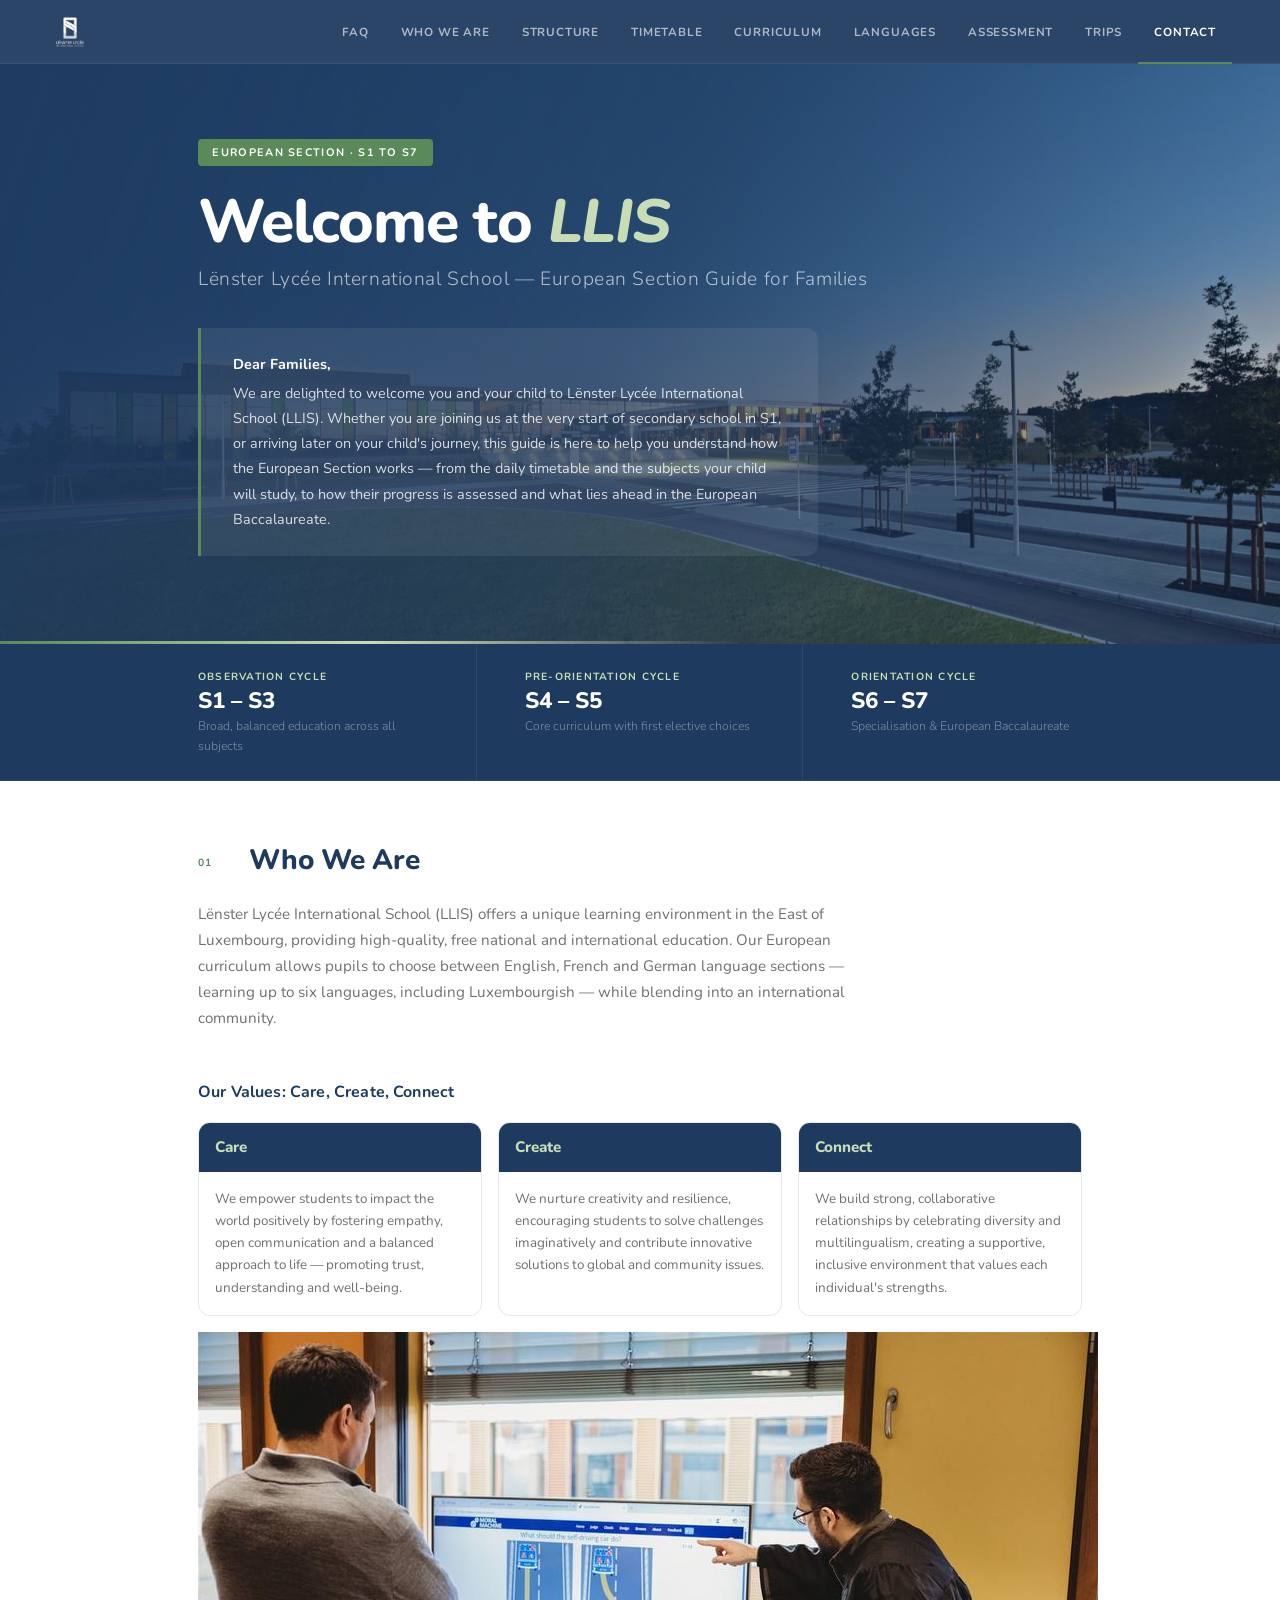
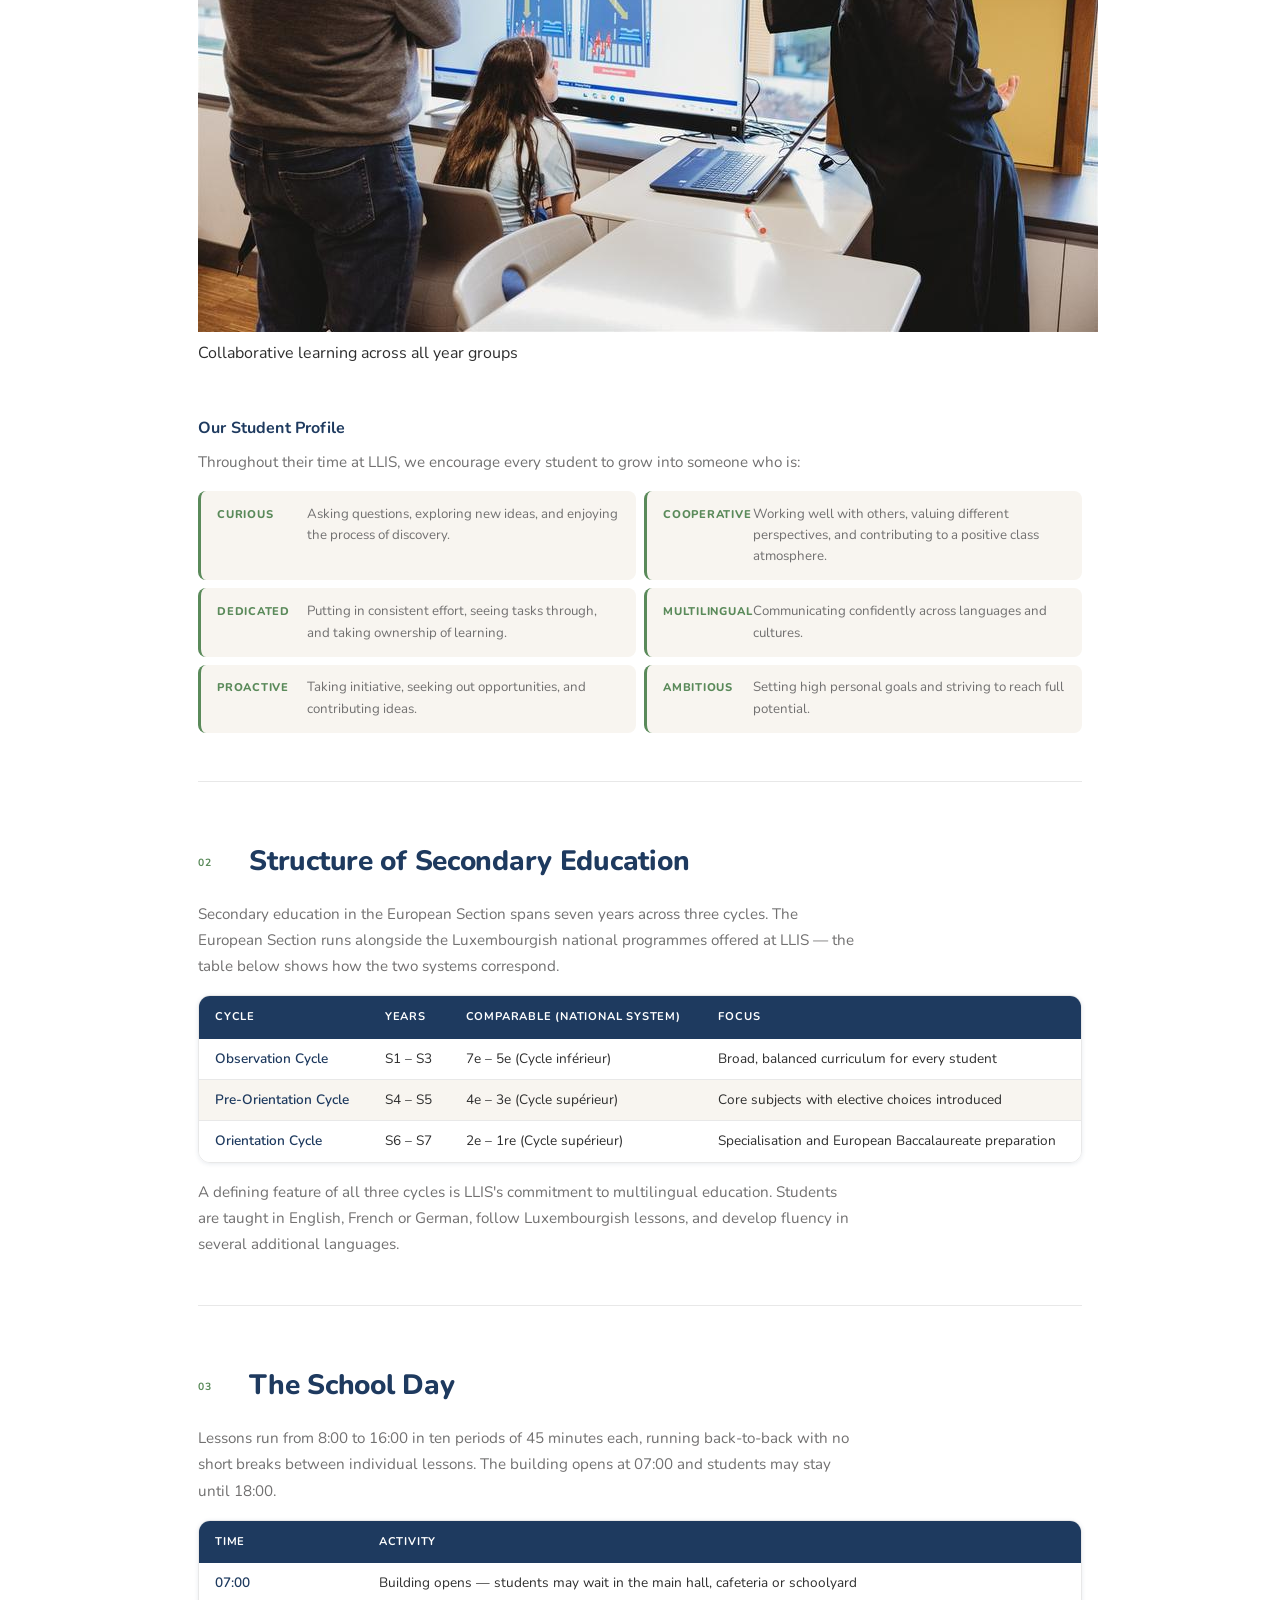
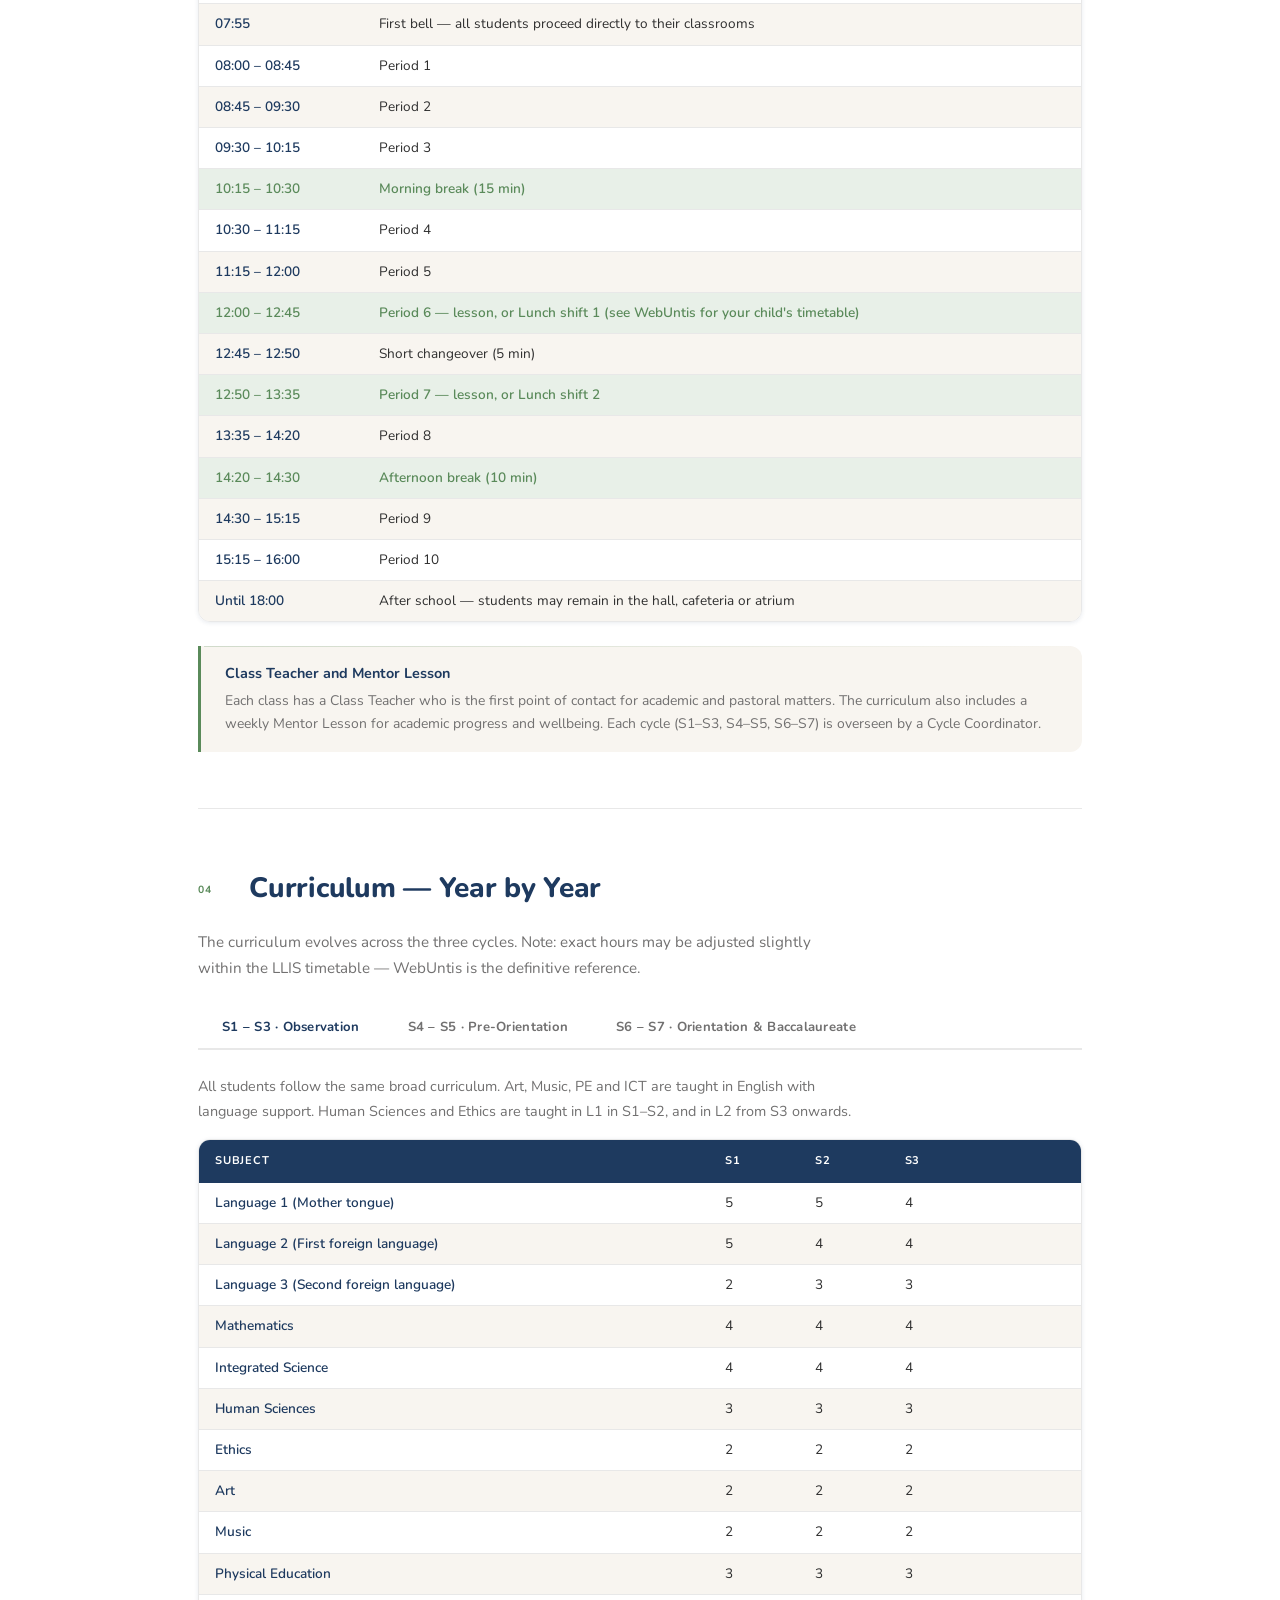
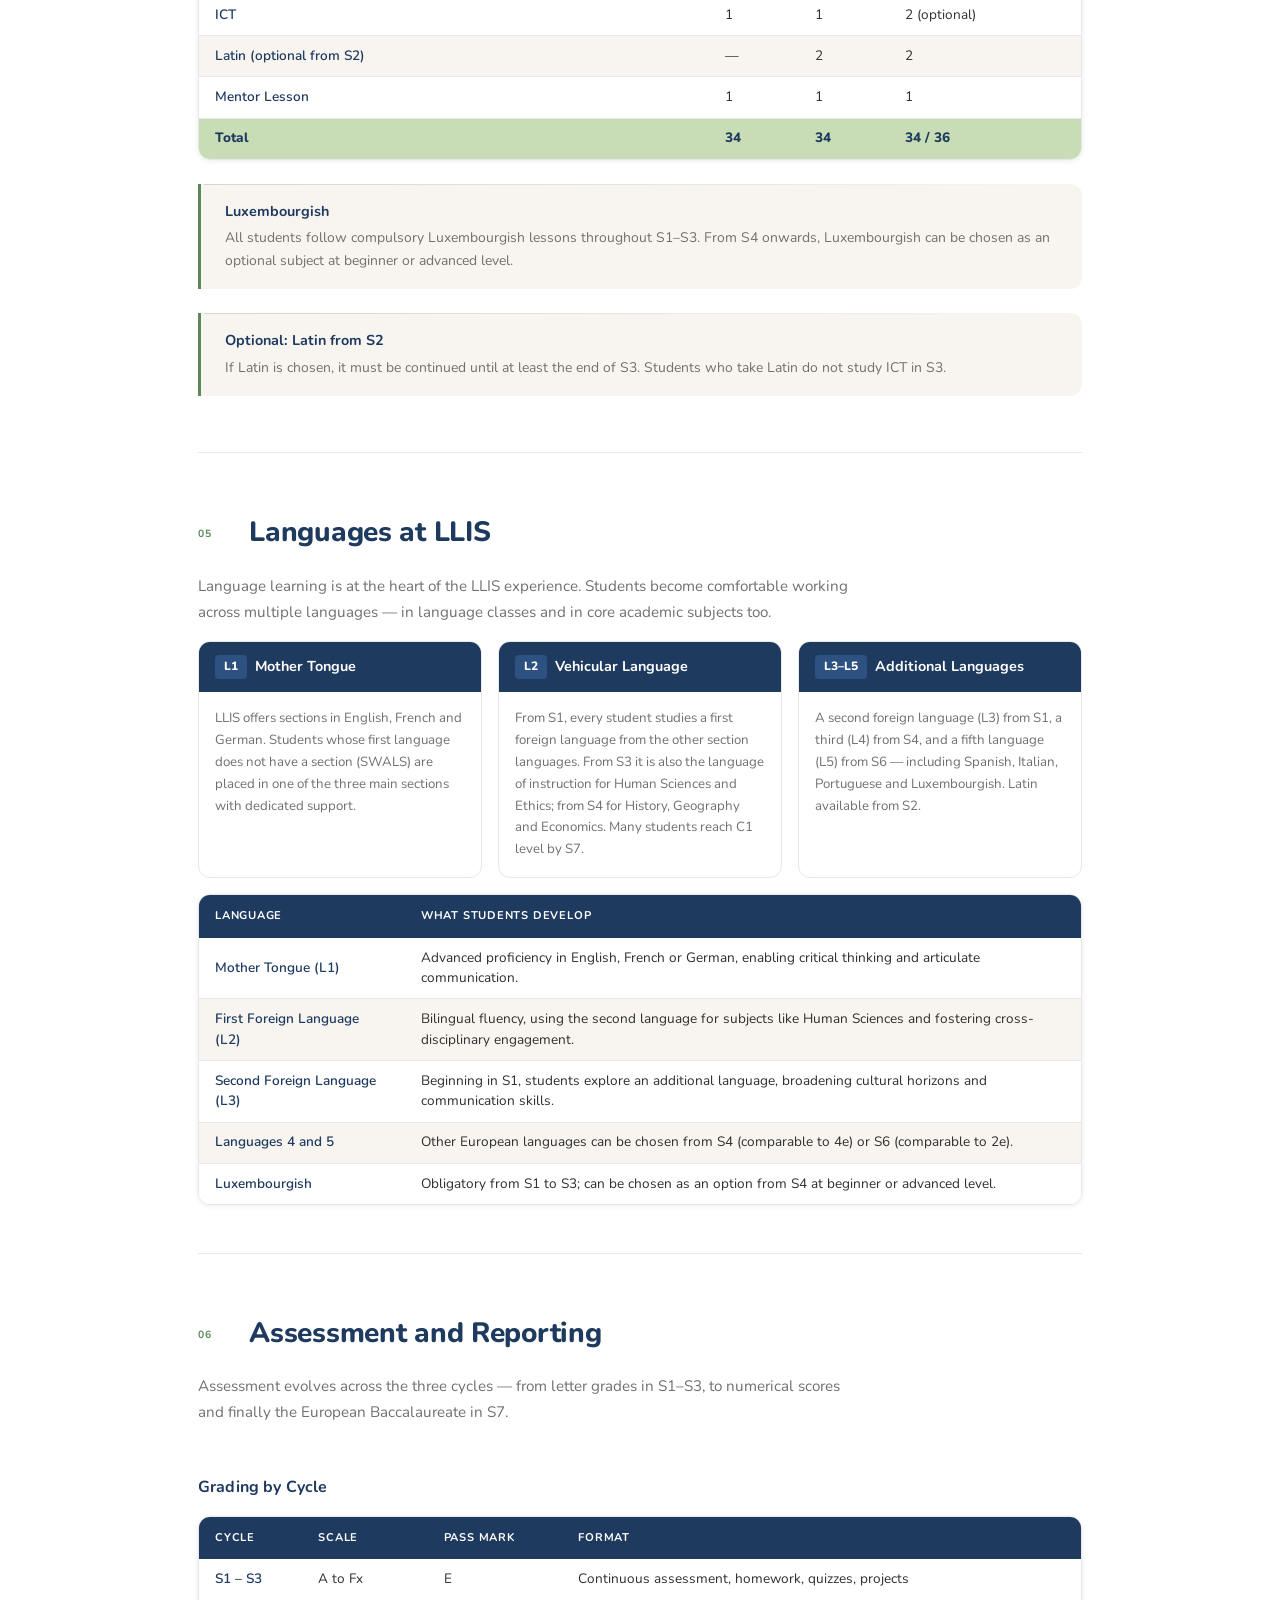
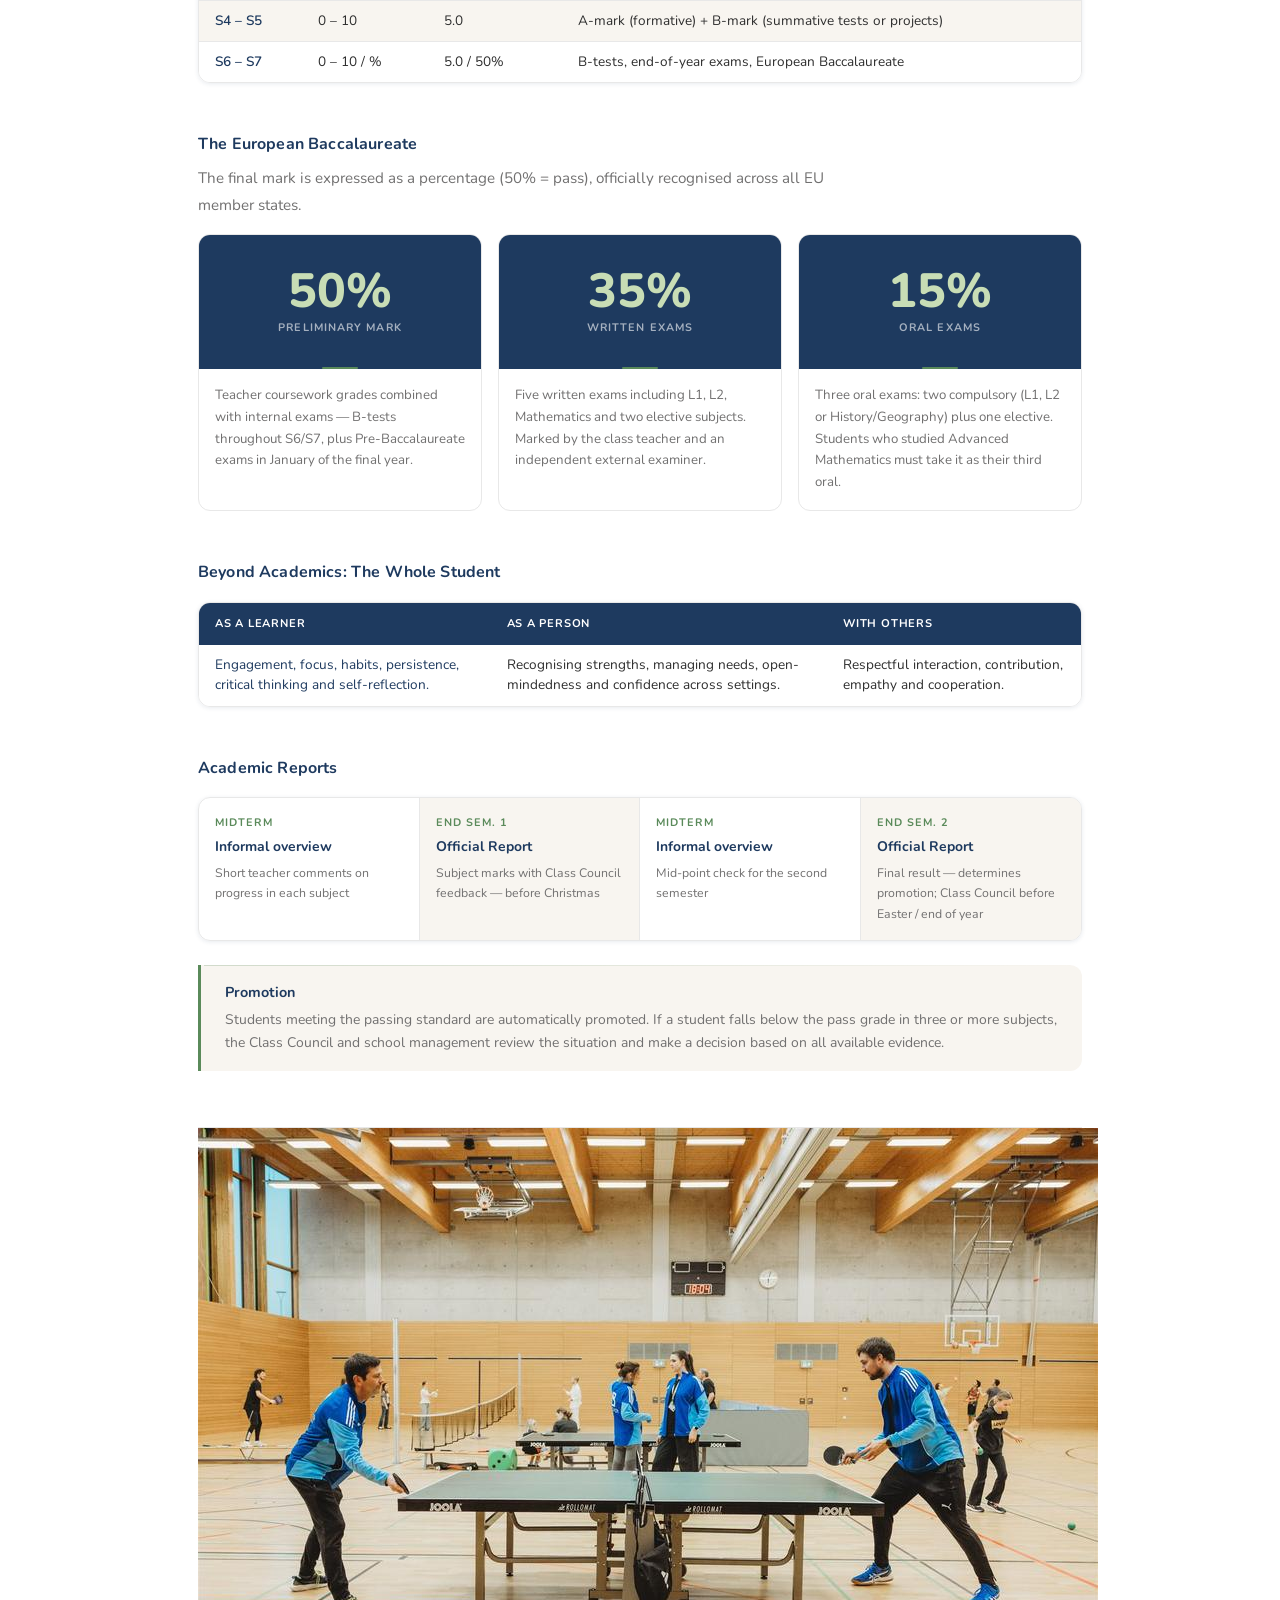
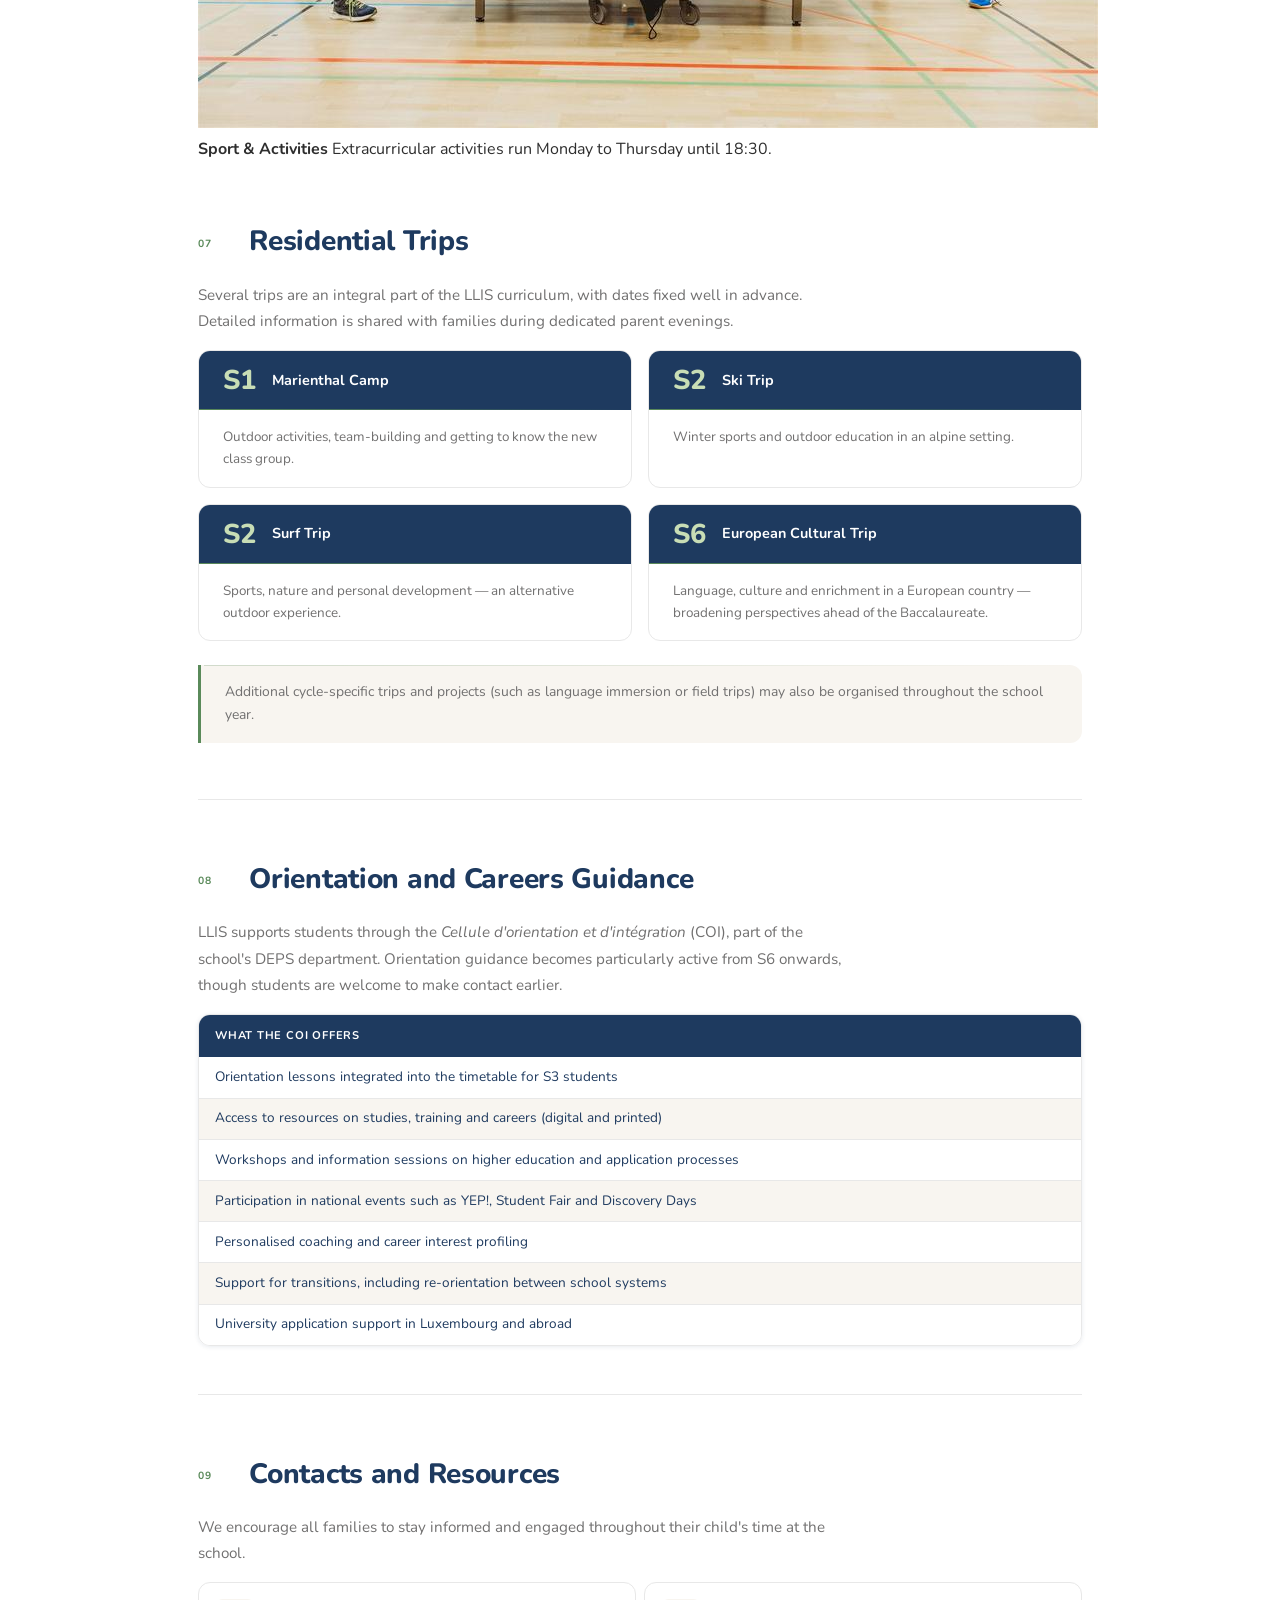
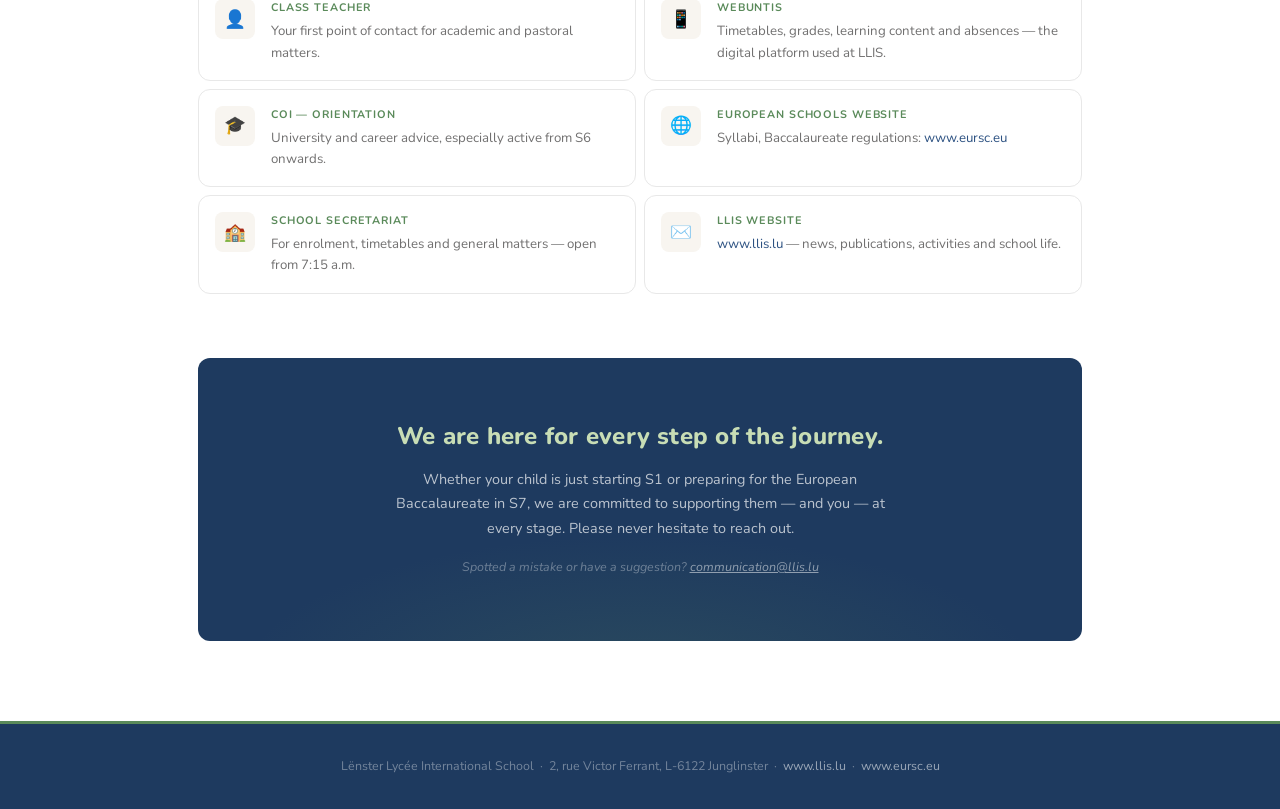
==== commit 85bcf87a: "Add files via upload" ====
--- a/index.html
+++ b/index.html
@@ -87,7 +87,13 @@
       </div>
     </div>
 
-    <h3>Our Student Profile</h3>
+    
+<div class="pull-photo reveal">
+  <img src="[data-uri]" alt="Teacher and students at LLIS" loading="lazy">
+  <p class="pull-caption">Collaborative learning across all year groups</p>
+</div>
+
+<h3>Our Student Profile</h3>
     <p class="lead reveal">Throughout their time at LLIS, we encourage every student to grow into someone who is:</p>
     <div class="profile-grid">
       <div class="profile-item"><span class="profile-badge">Curious</span><span class="profile-desc">Asking questions, exploring new ideas, and enjoying the process of discovery.</span></div>
@@ -343,7 +349,17 @@
   </section>
 
   <!-- 07 TRIPS -->
-  <section class="section" id="trips">
+  
+<!-- photo break -->
+<div class="photo-break reveal">
+  <img src="[data-uri]" alt="Sport facilities at LLIS" loading="lazy">
+  <div class="photo-break-caption">
+    <strong>Sport & Activities</strong>
+    Extracurricular activities run Monday to Thursday until 18:30.
+  </div>
+</div>
+
+<section class="section" id="trips">
     <div class="section-head reveal"><span class="section-num">07</span><h2>Residential Trips</h2></div>
     <p class="lead reveal">Several trips are an integral part of the LLIS curriculum, with dates fixed well in advance. Detailed information is shared with families during dedicated parent evenings.</p>
     <div class="trips-grid">
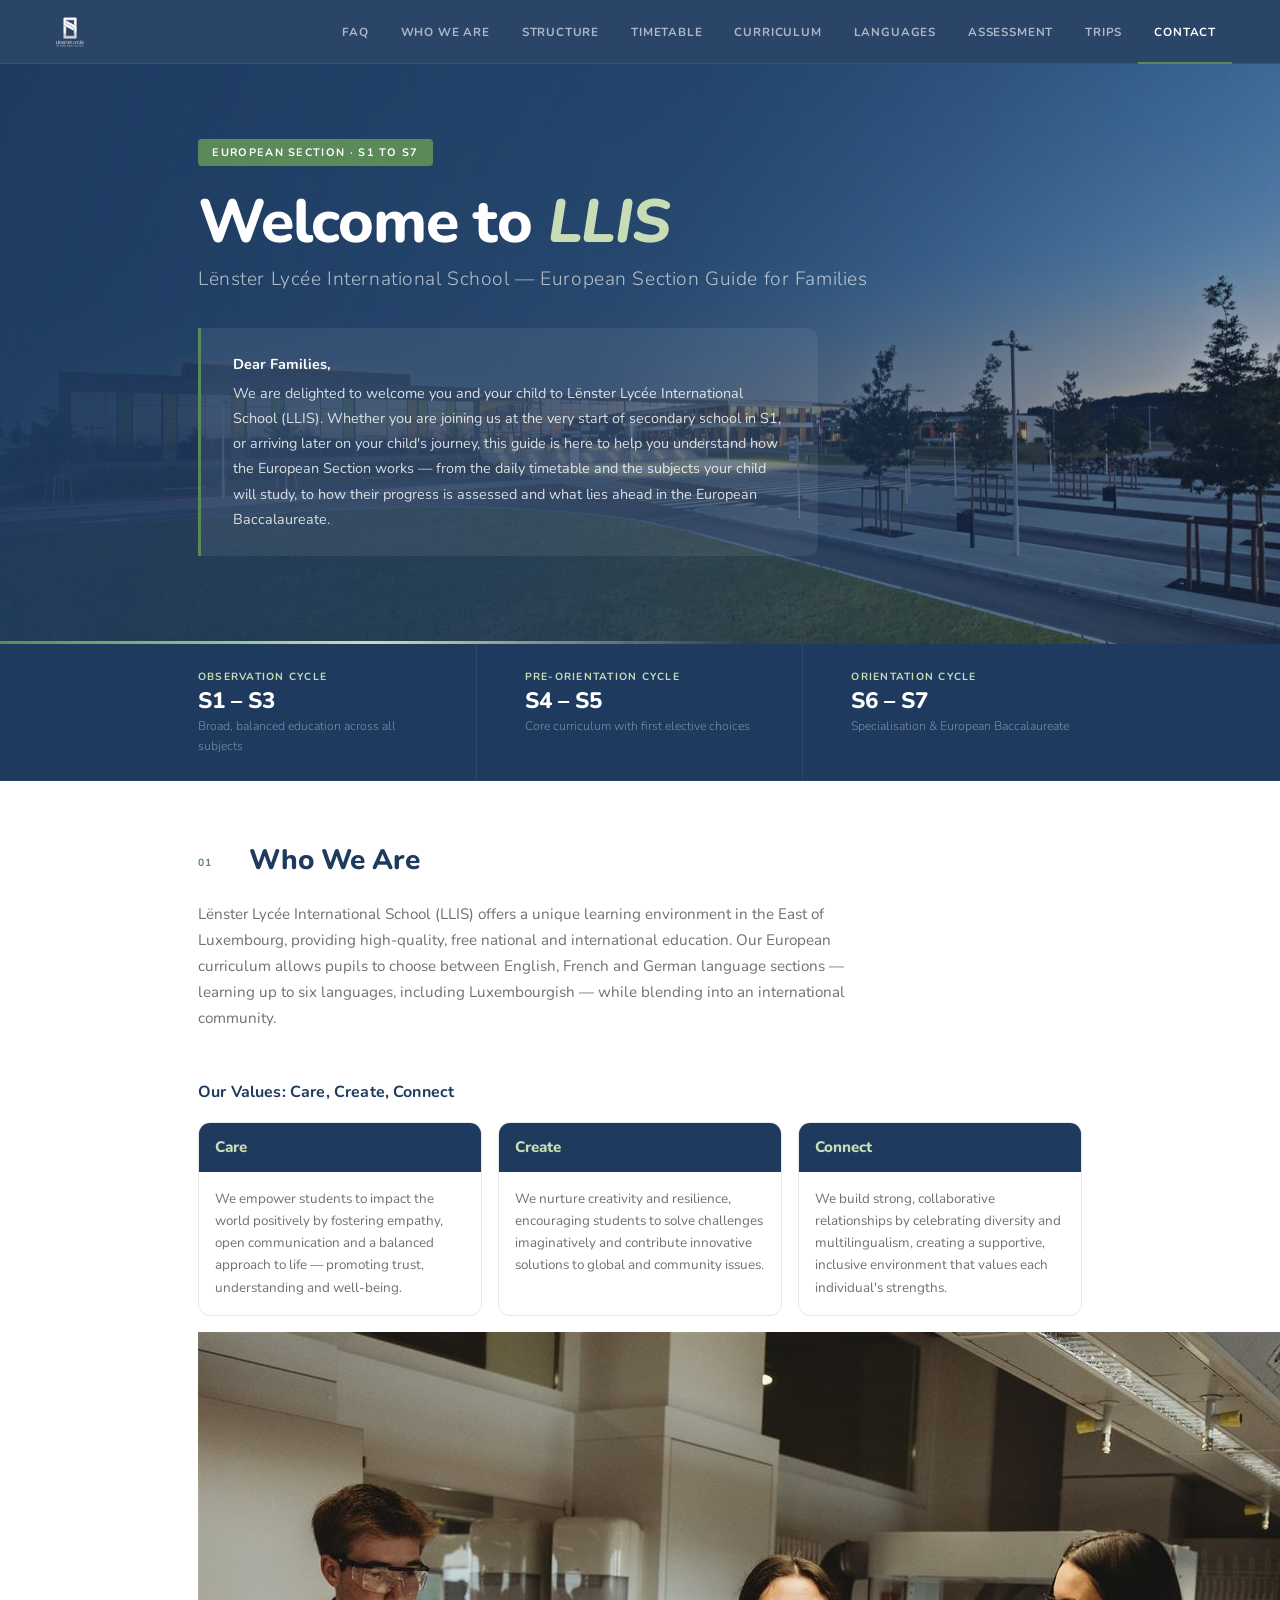
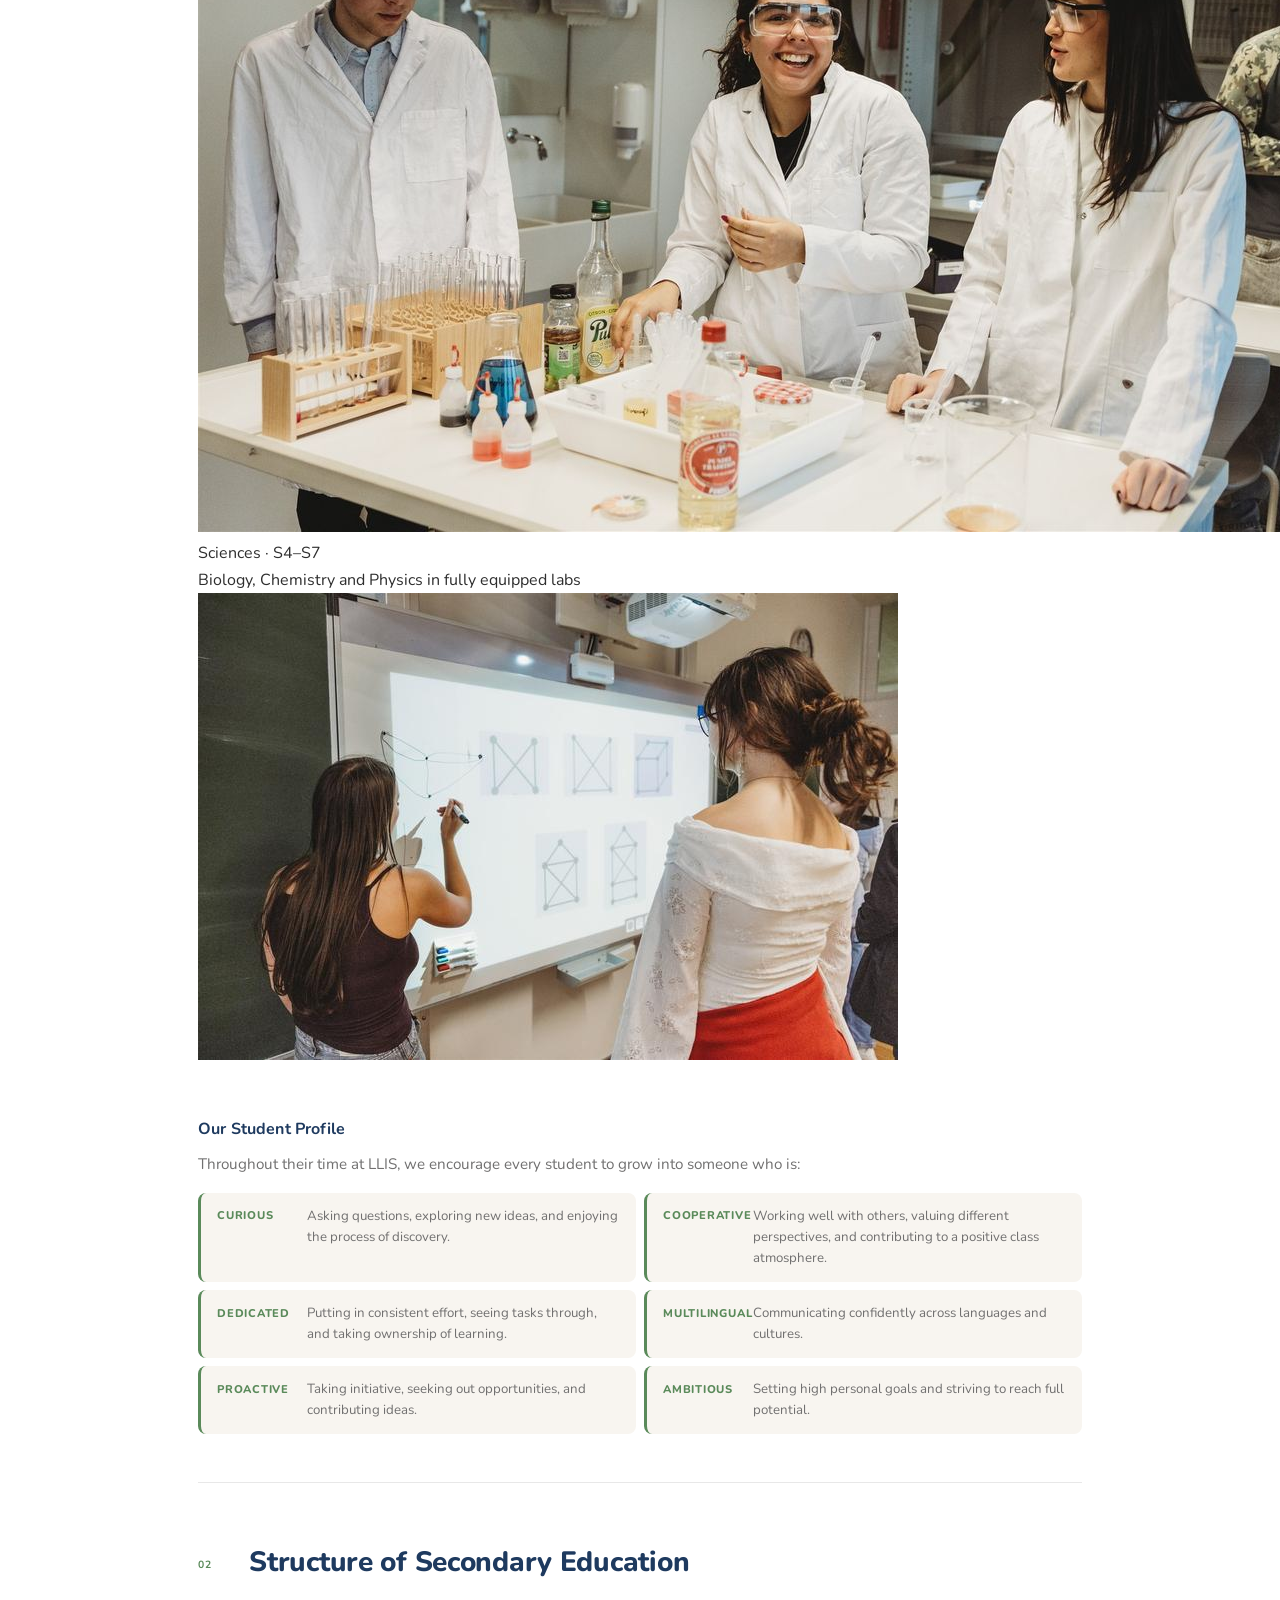
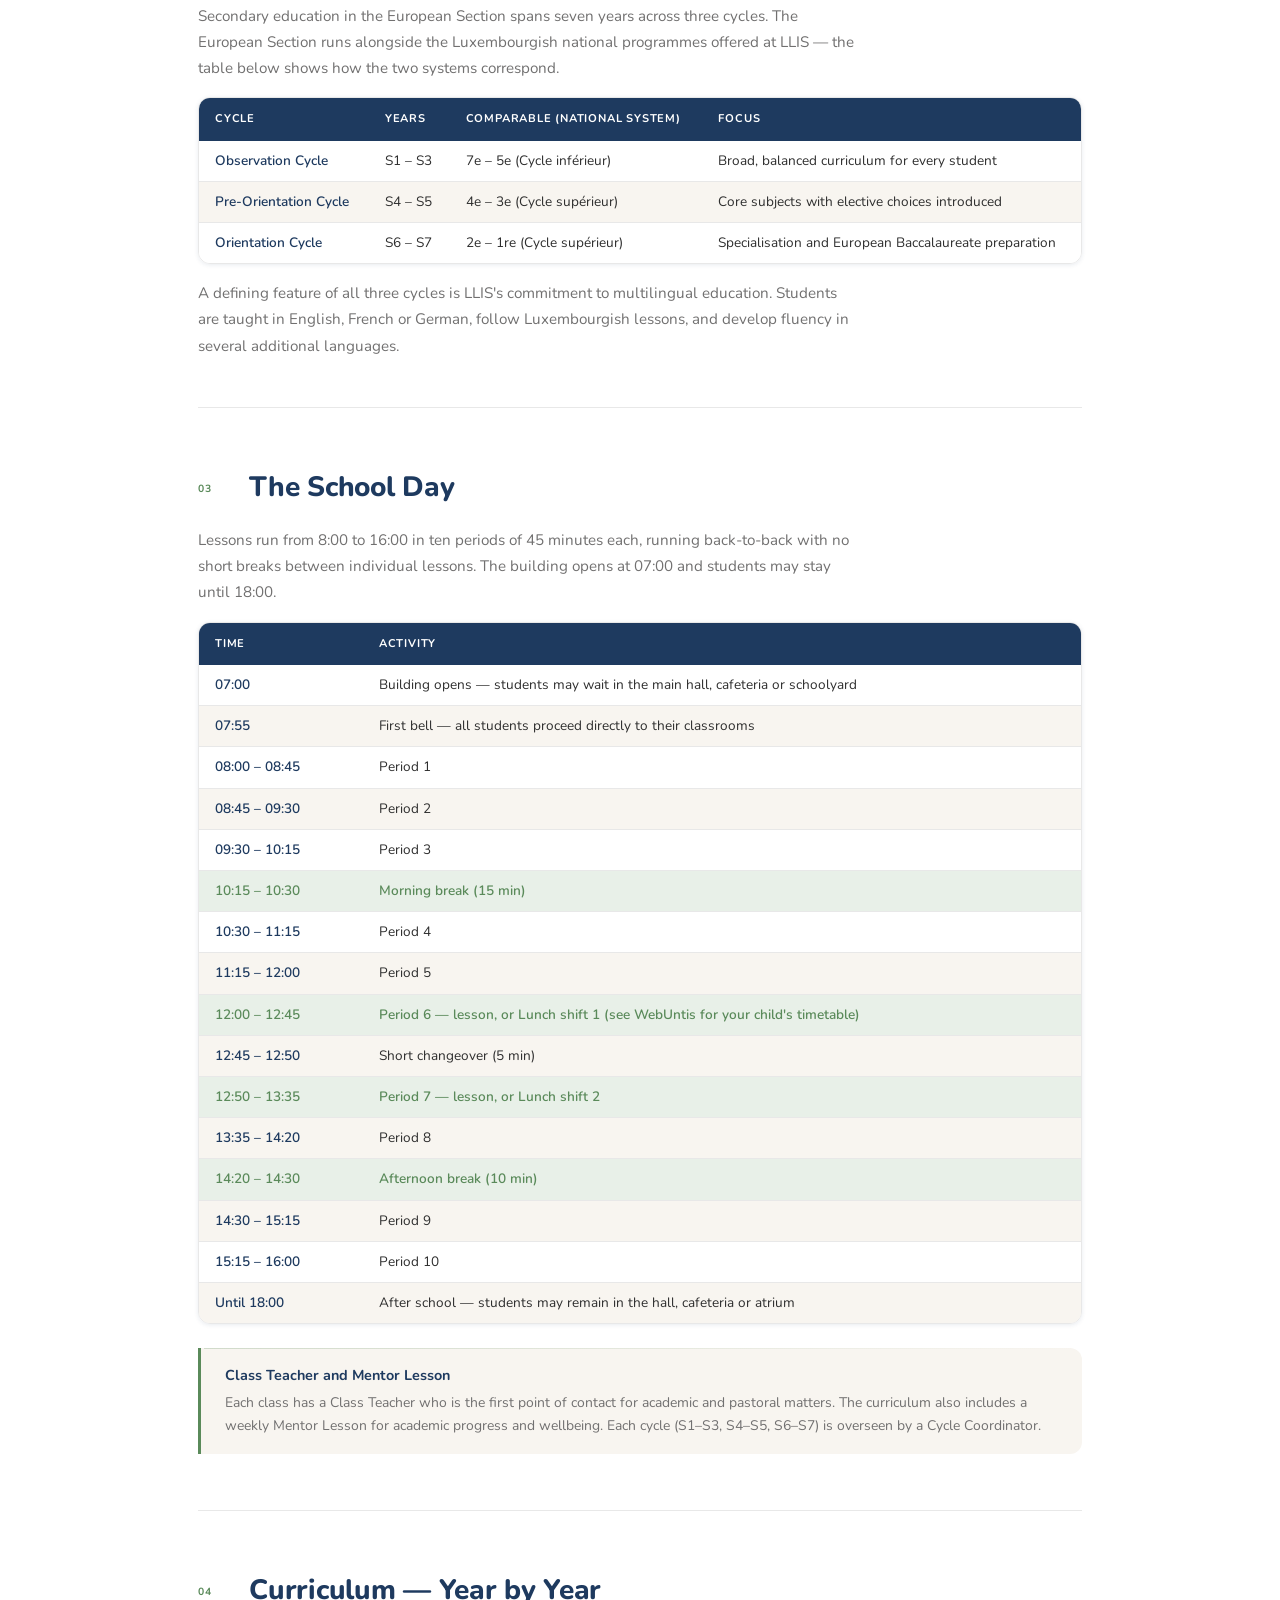
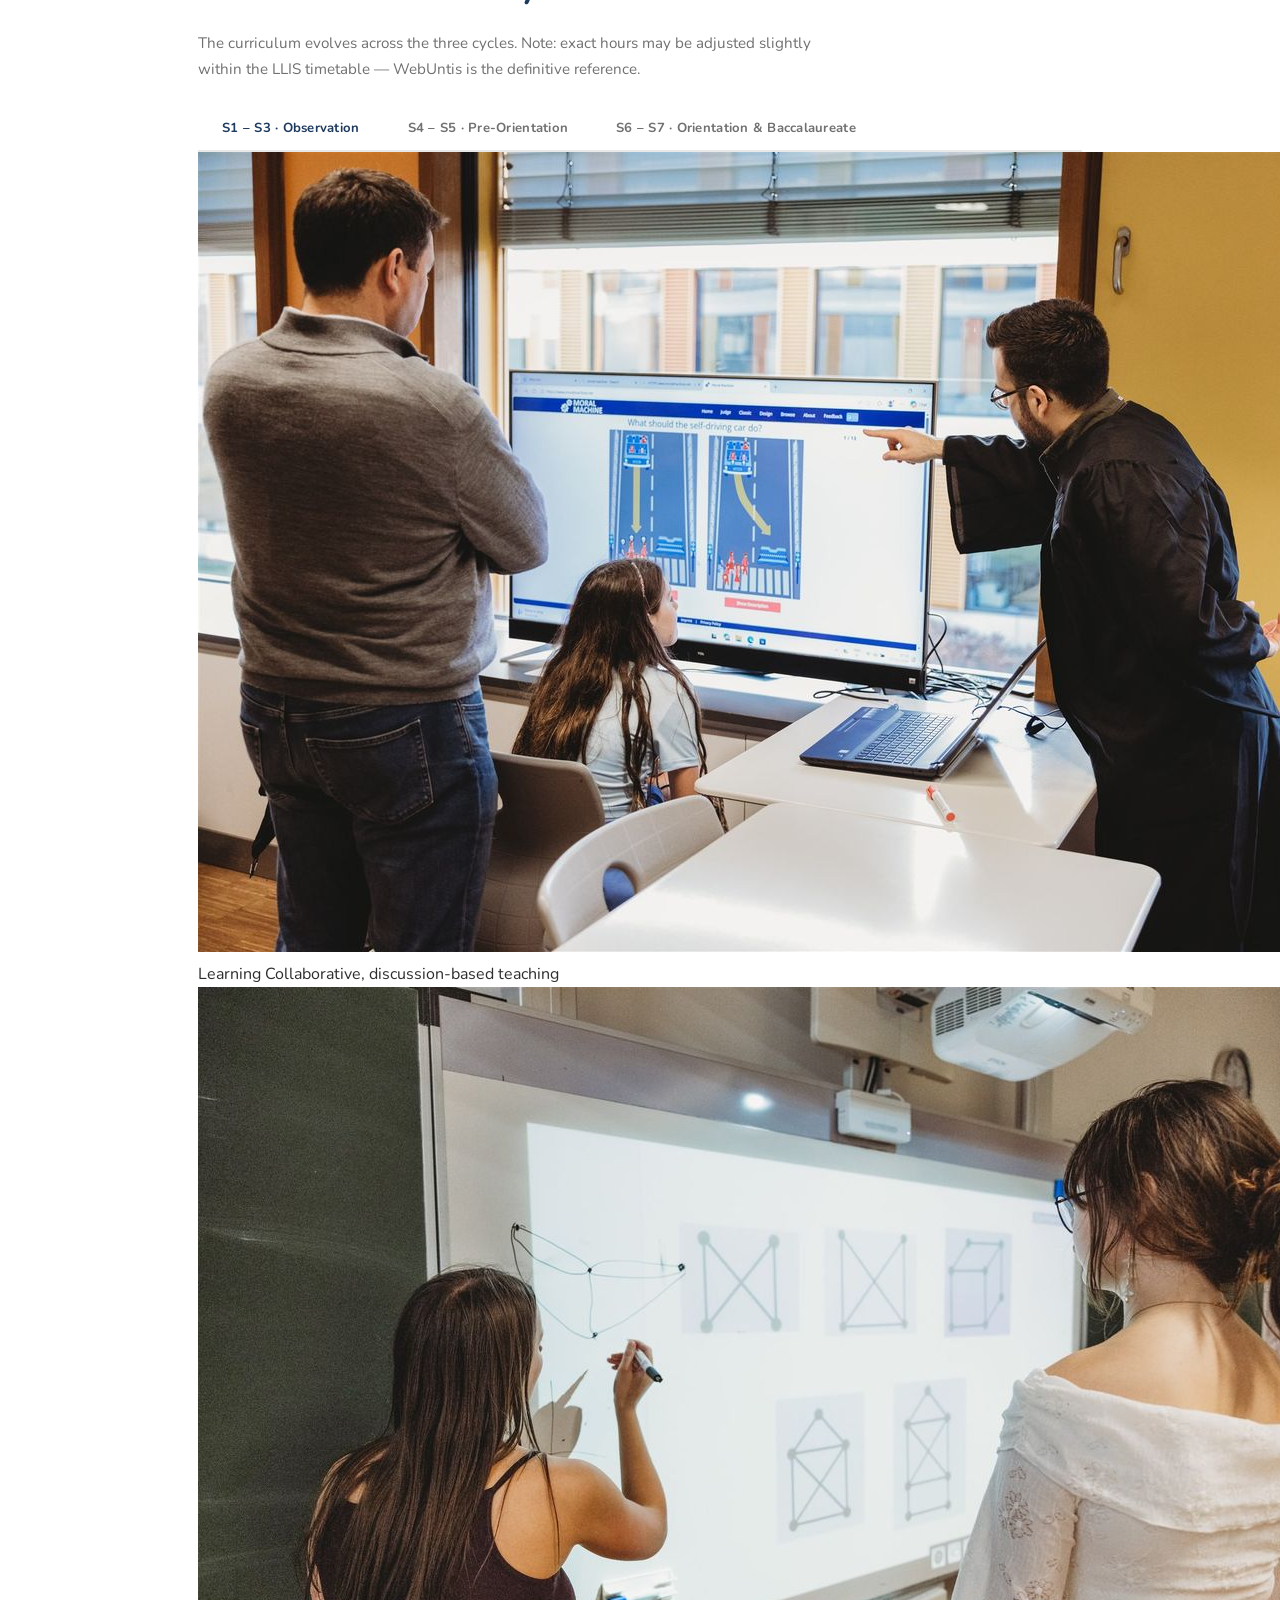
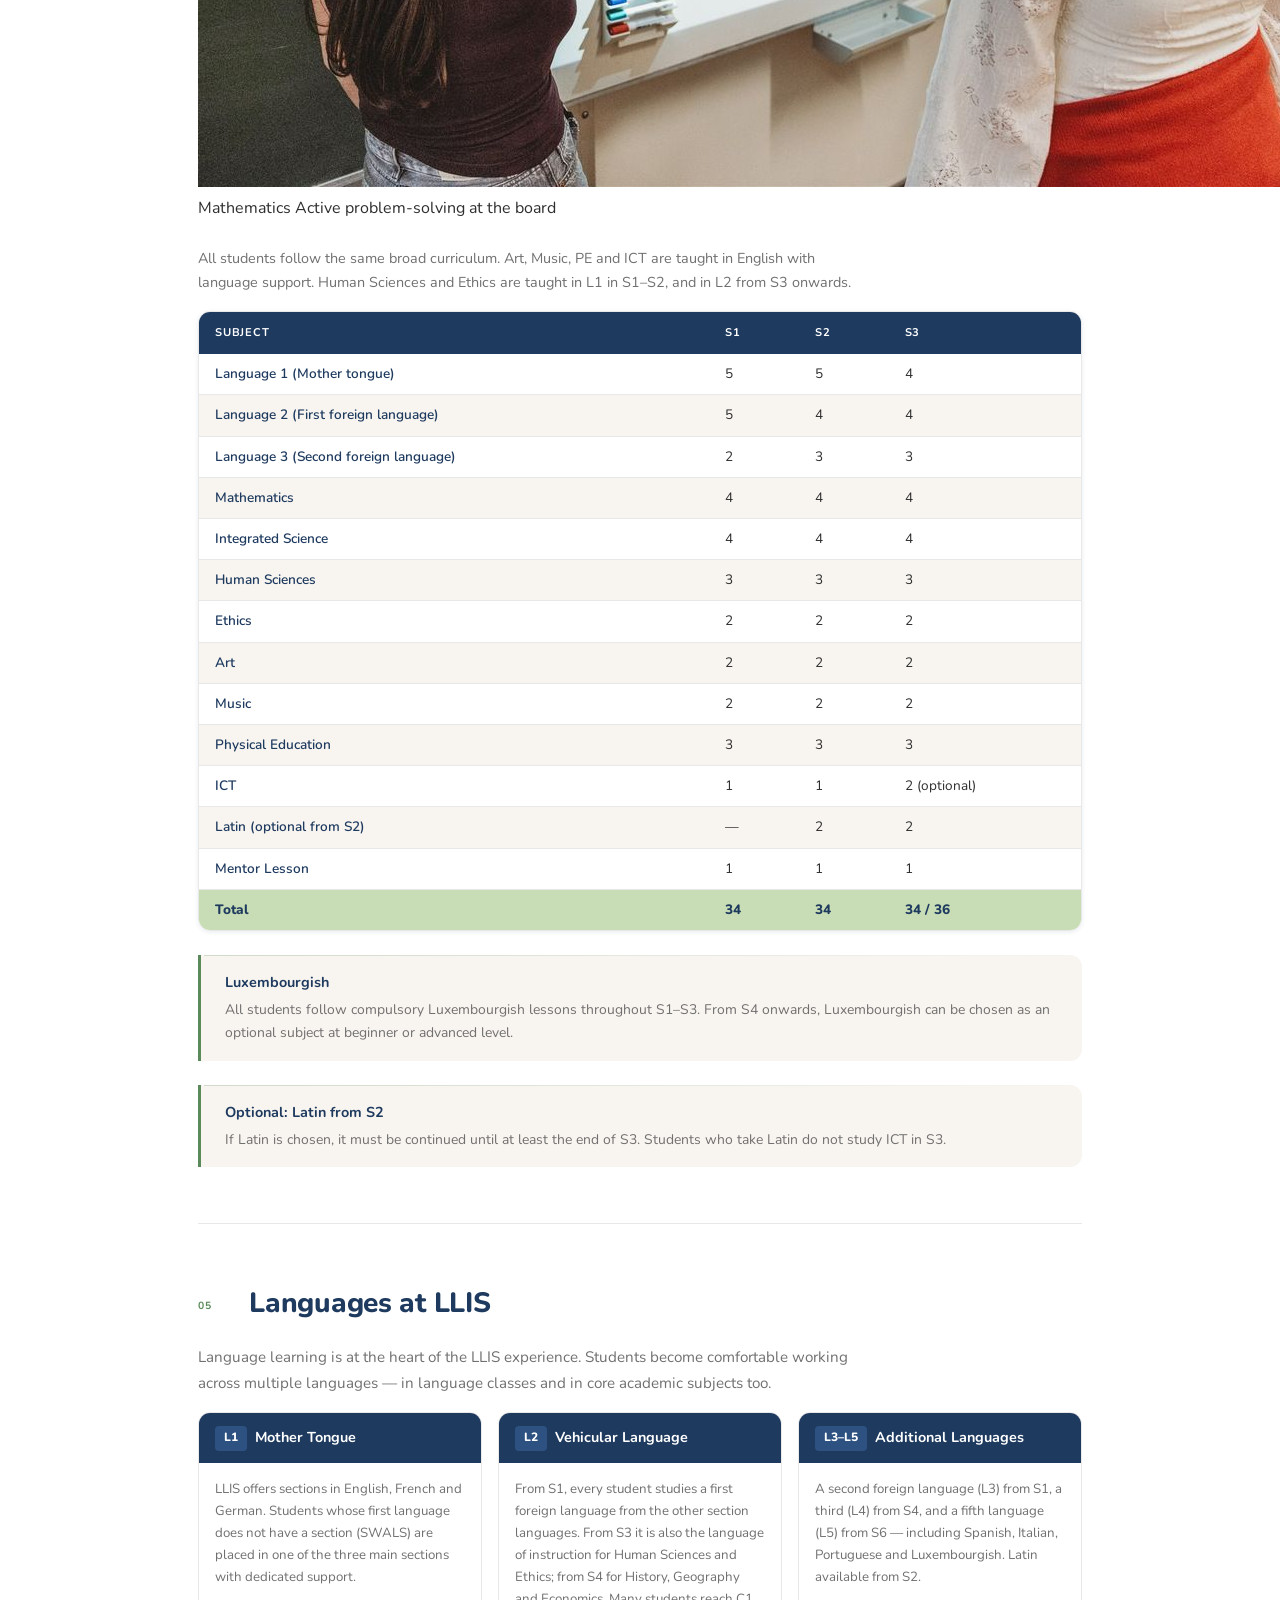
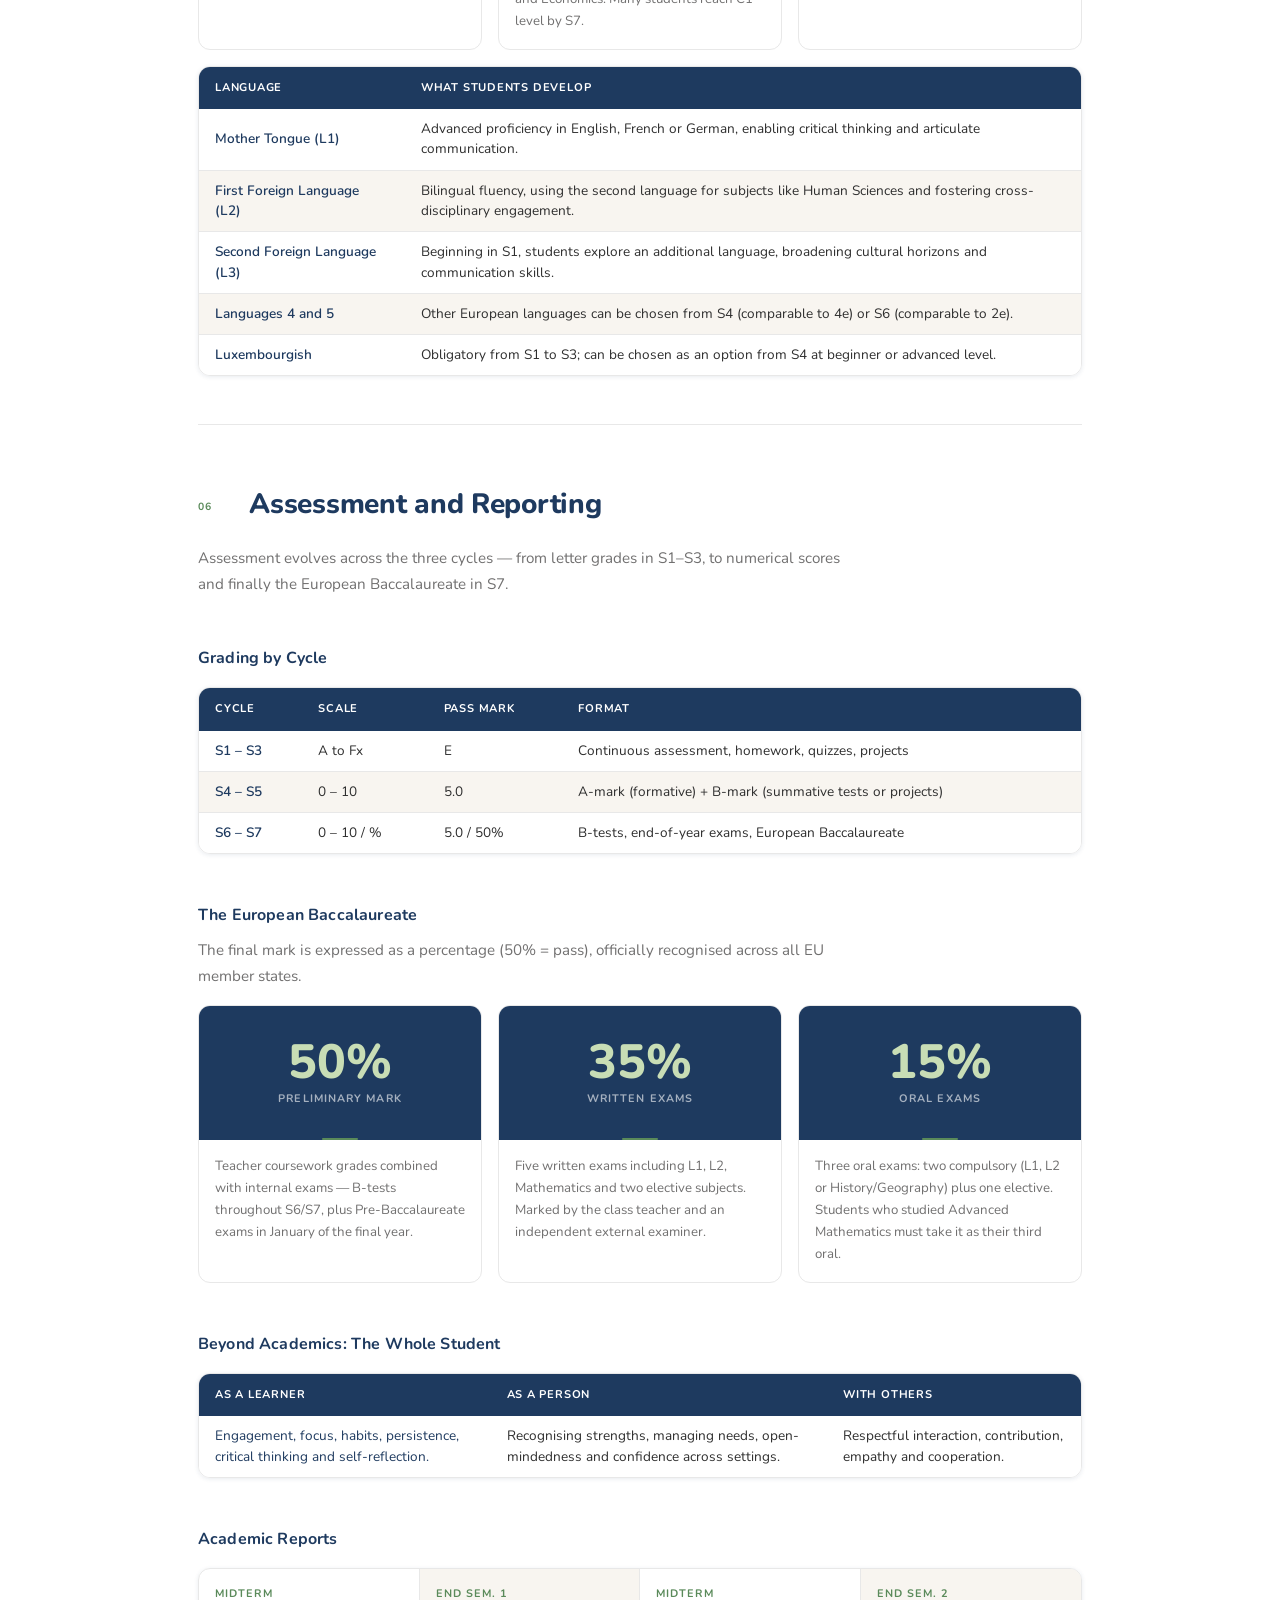
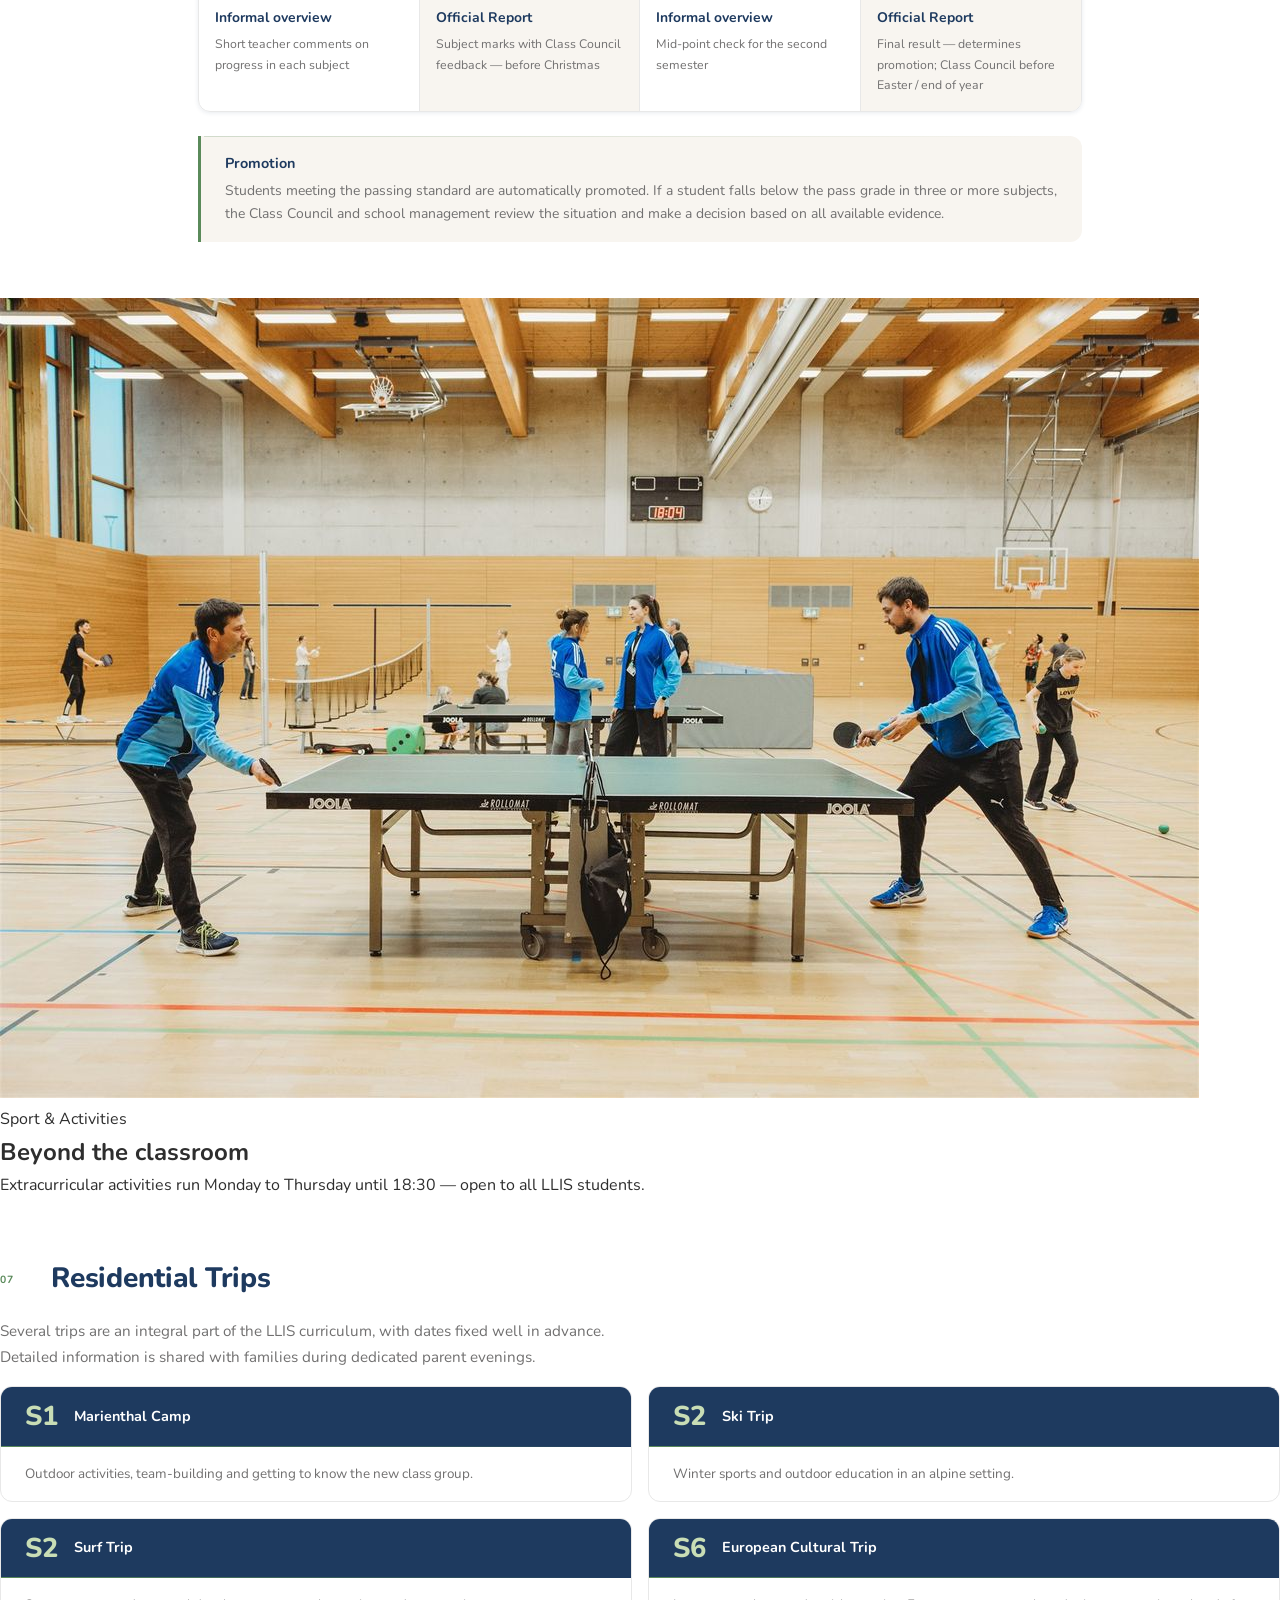
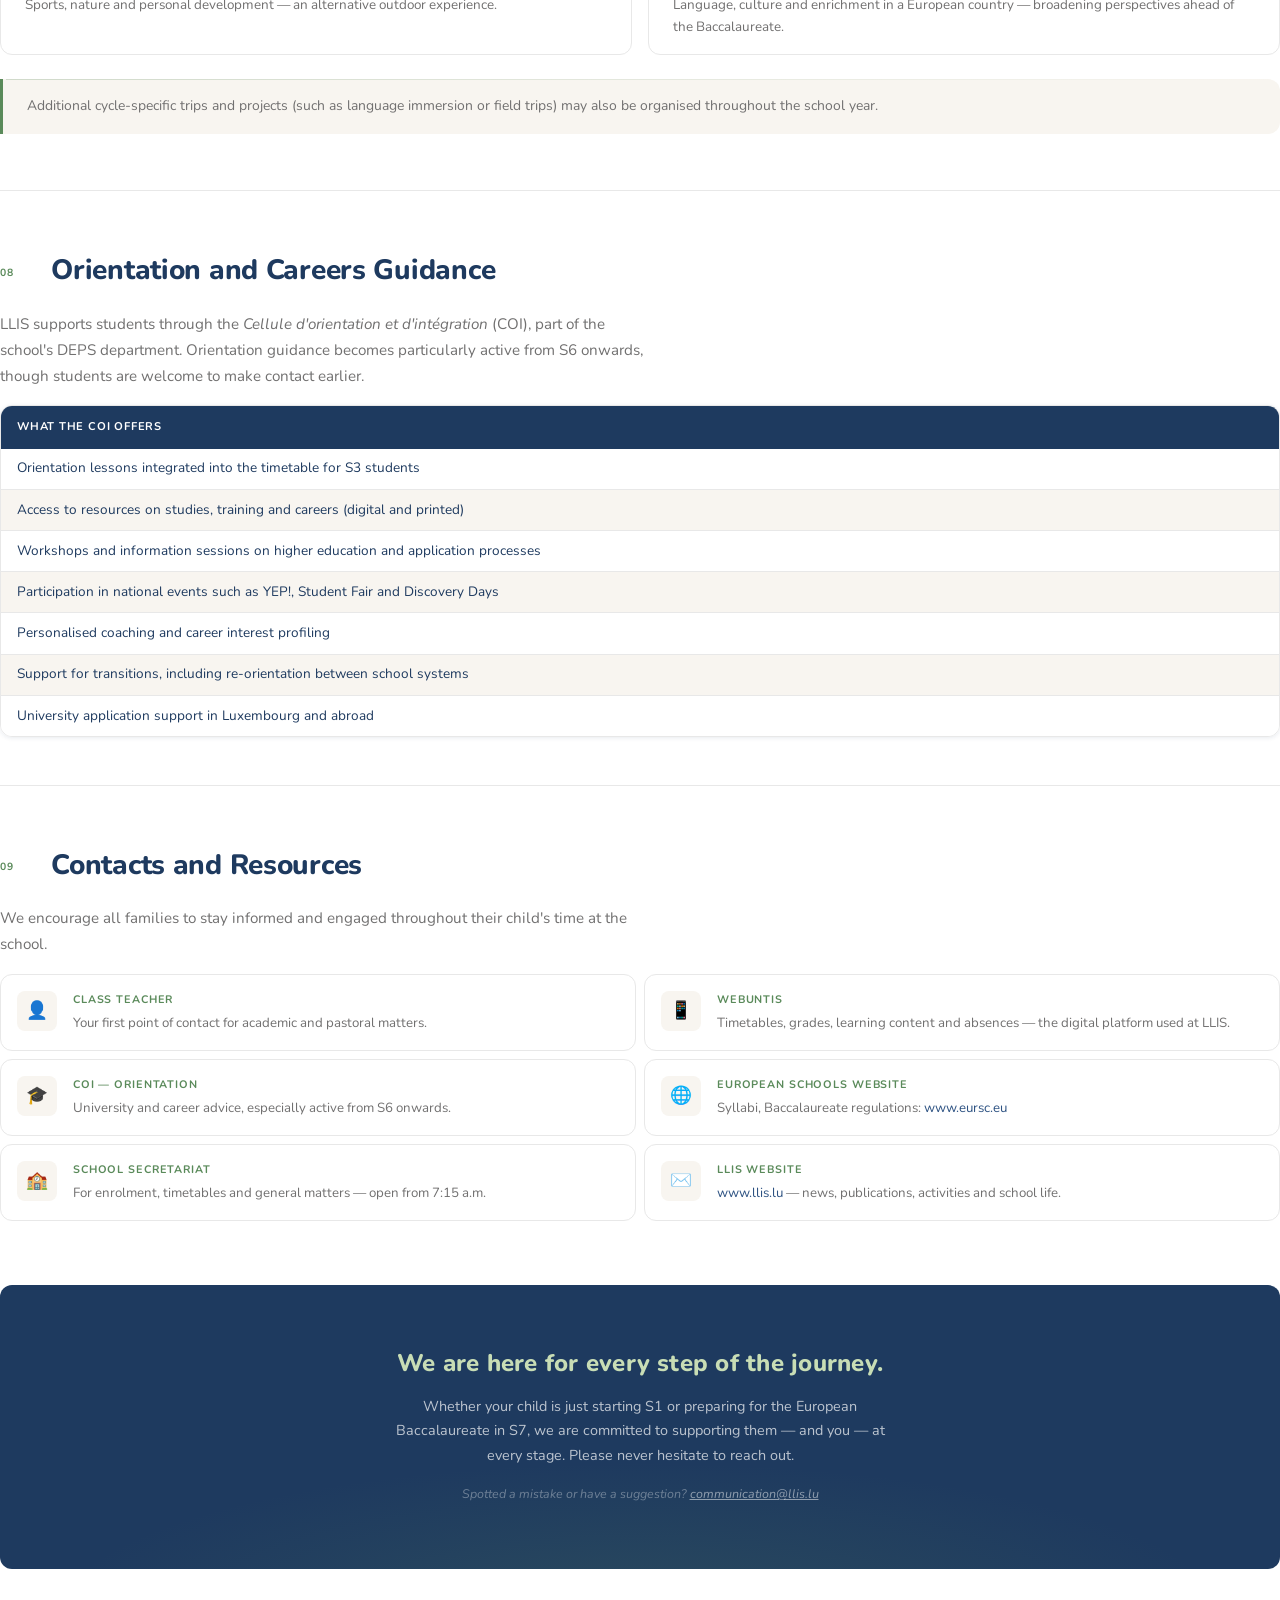
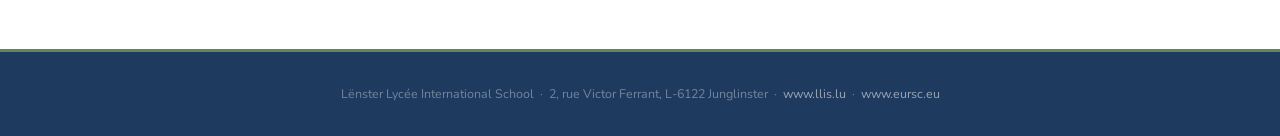
==== commit 13f0f4ac: "Add files via upload" ====
--- a/index.html
+++ b/index.html
@@ -88,9 +88,22 @@
     </div>
 
     
-<div class="pull-photo reveal">
-  <img src="[data-uri]" alt="Teacher and students at LLIS" loading="lazy">
-  <p class="pull-caption">Collaborative learning across all year groups</p>
+
+
+<!-- ── MAGAZINE FLOAT ROW ───────────────────────────────── -->
+<div class="photo-float-row reveal">
+  <div class="photo-float-row__main">
+    <img src="[data-uri]" alt="Science lab at LLIS" loading="lazy">
+    <div class="photo-float-row__caption">
+      <span class="photo-float-row__caption-label">Sciences · S4–S7</span>
+      <p class="photo-float-row__caption-text">
+        Biology, Chemistry and Physics in fully equipped labs
+      </p>
+    </div>
+  </div>
+  <div class="photo-float-row__secondary">
+    <img src="[data-uri]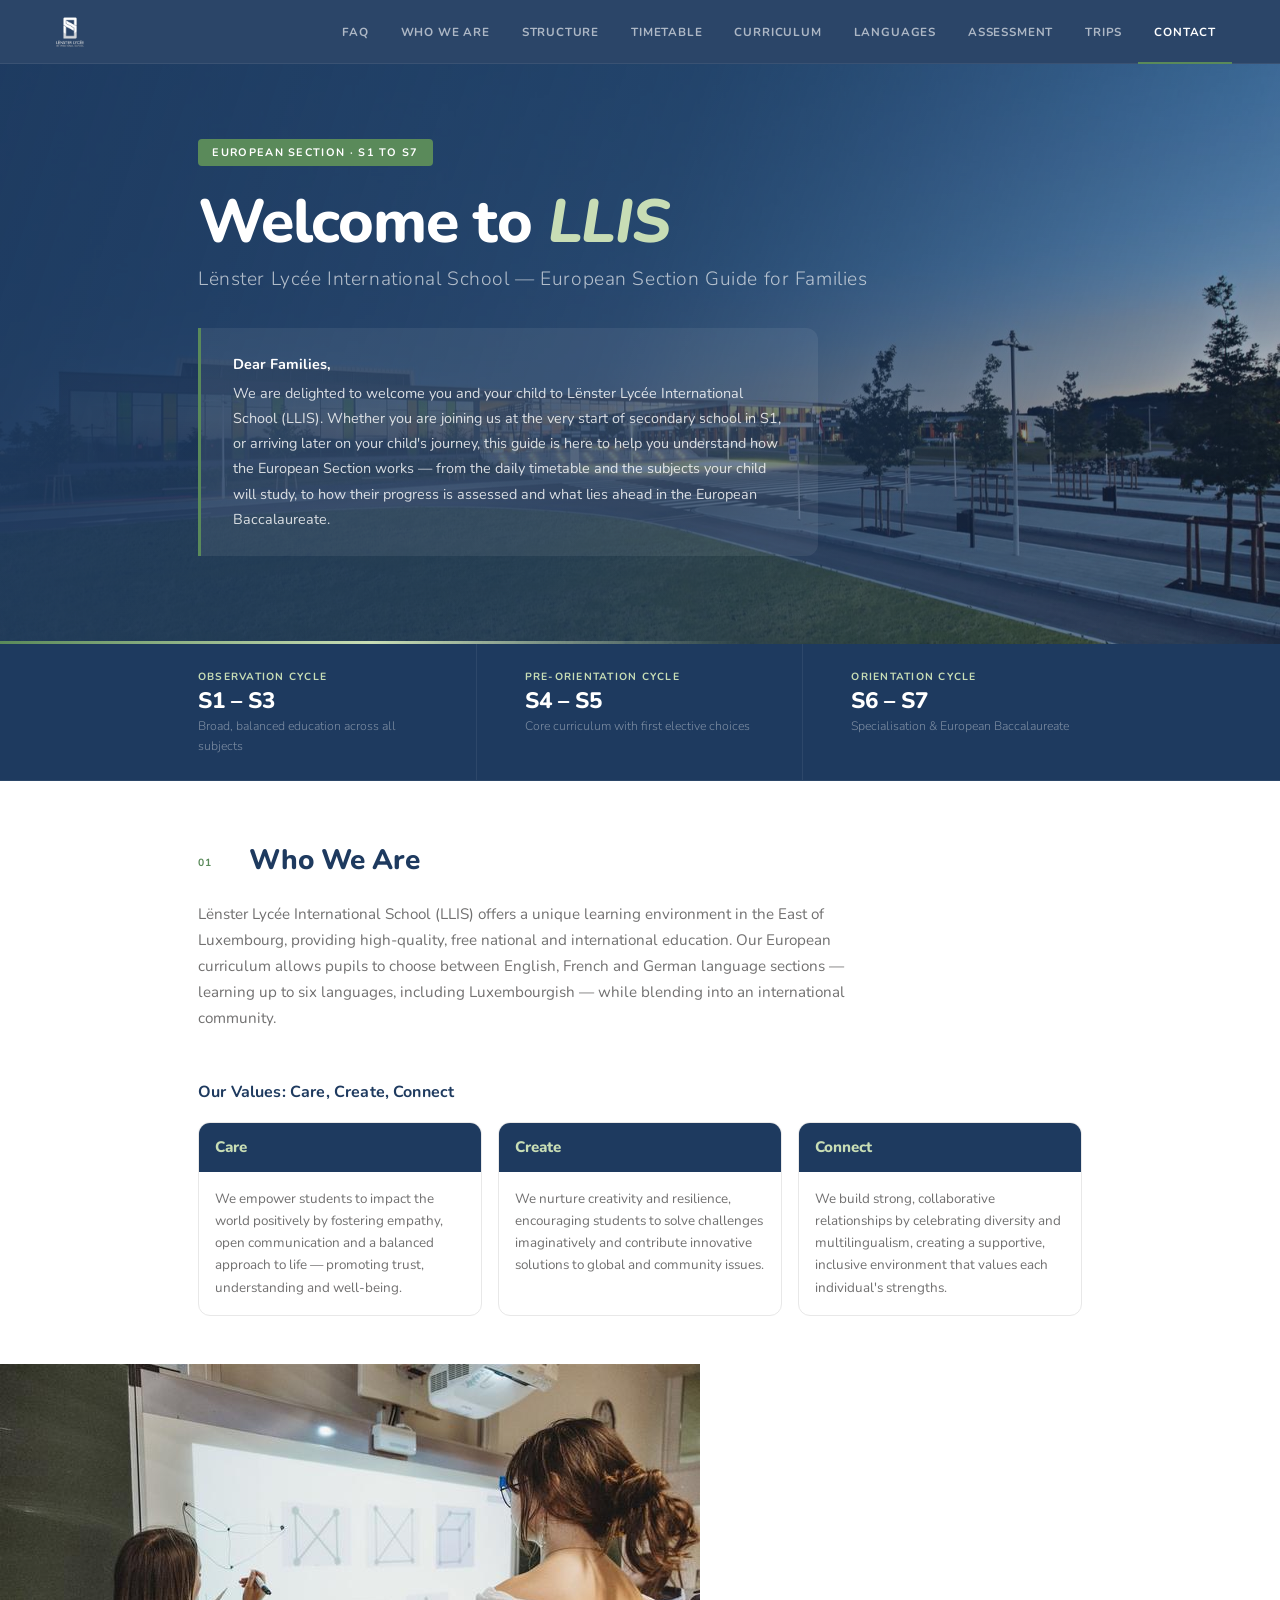
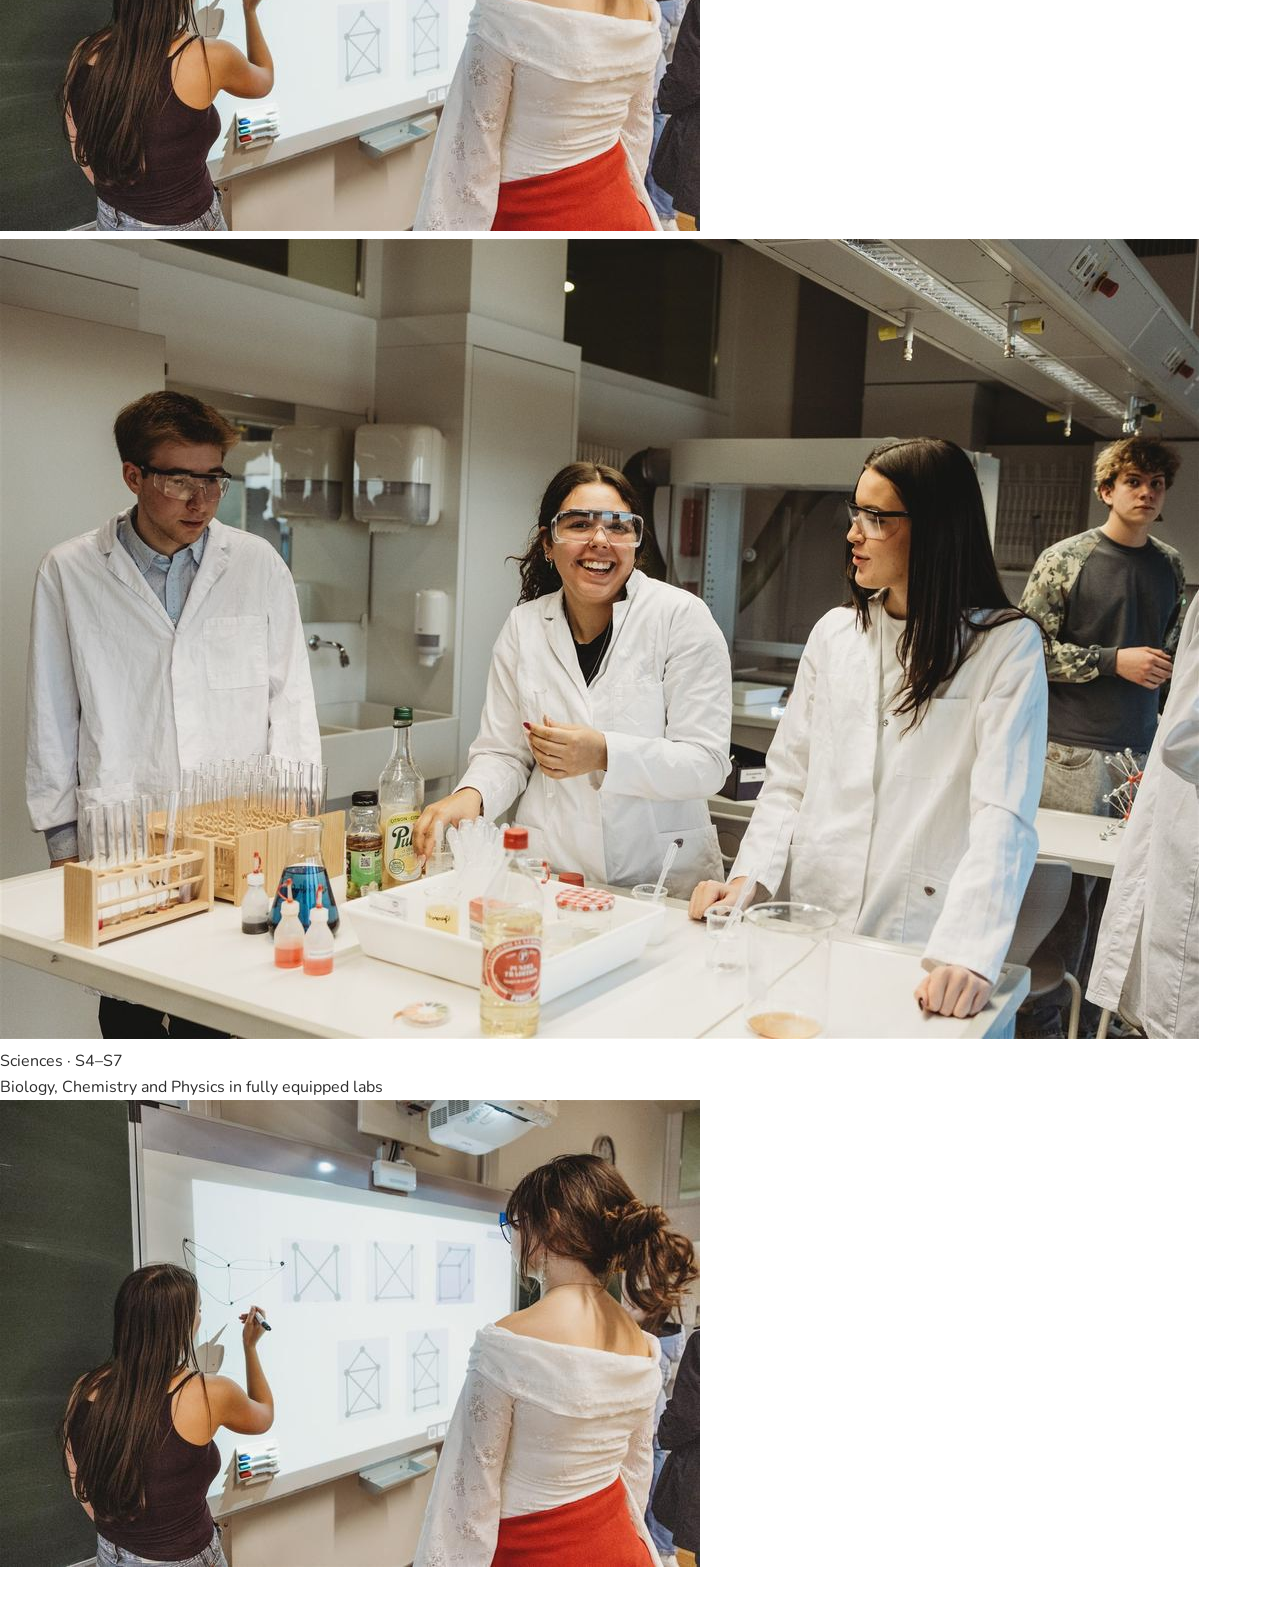
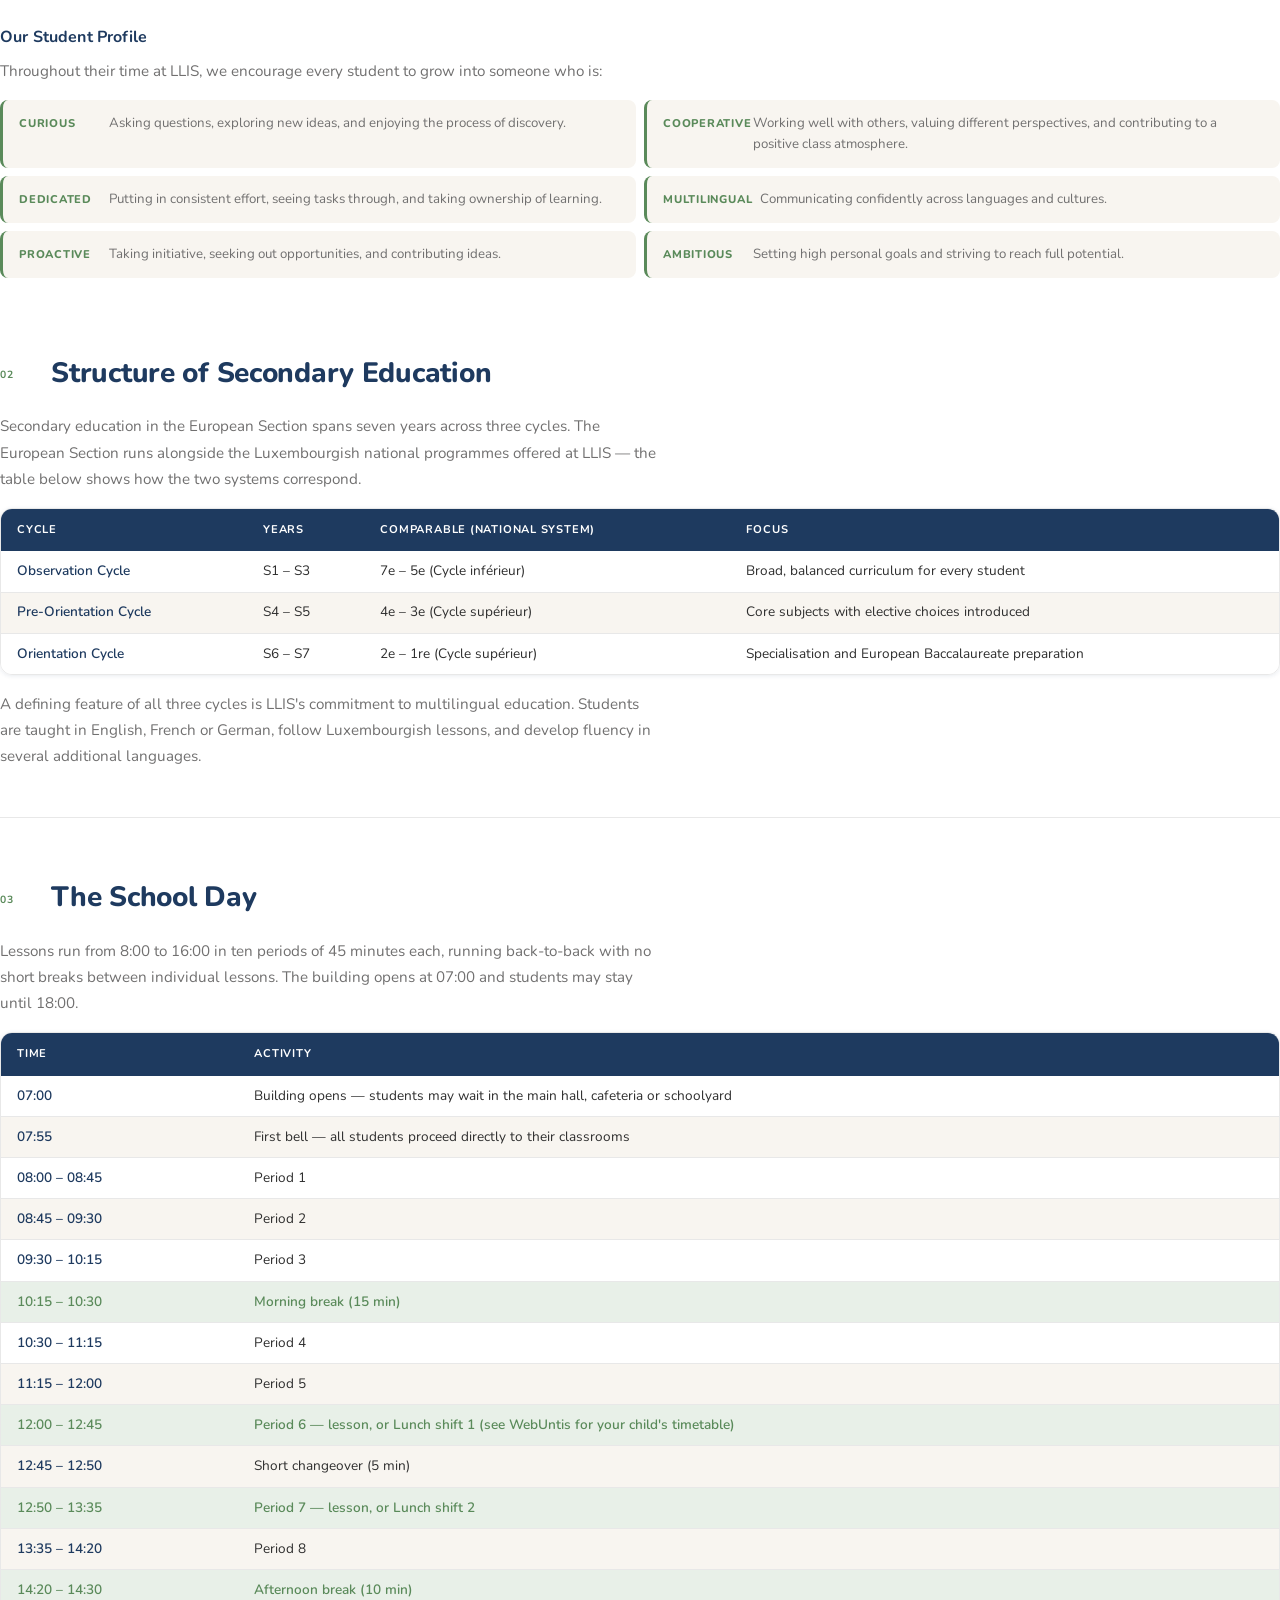
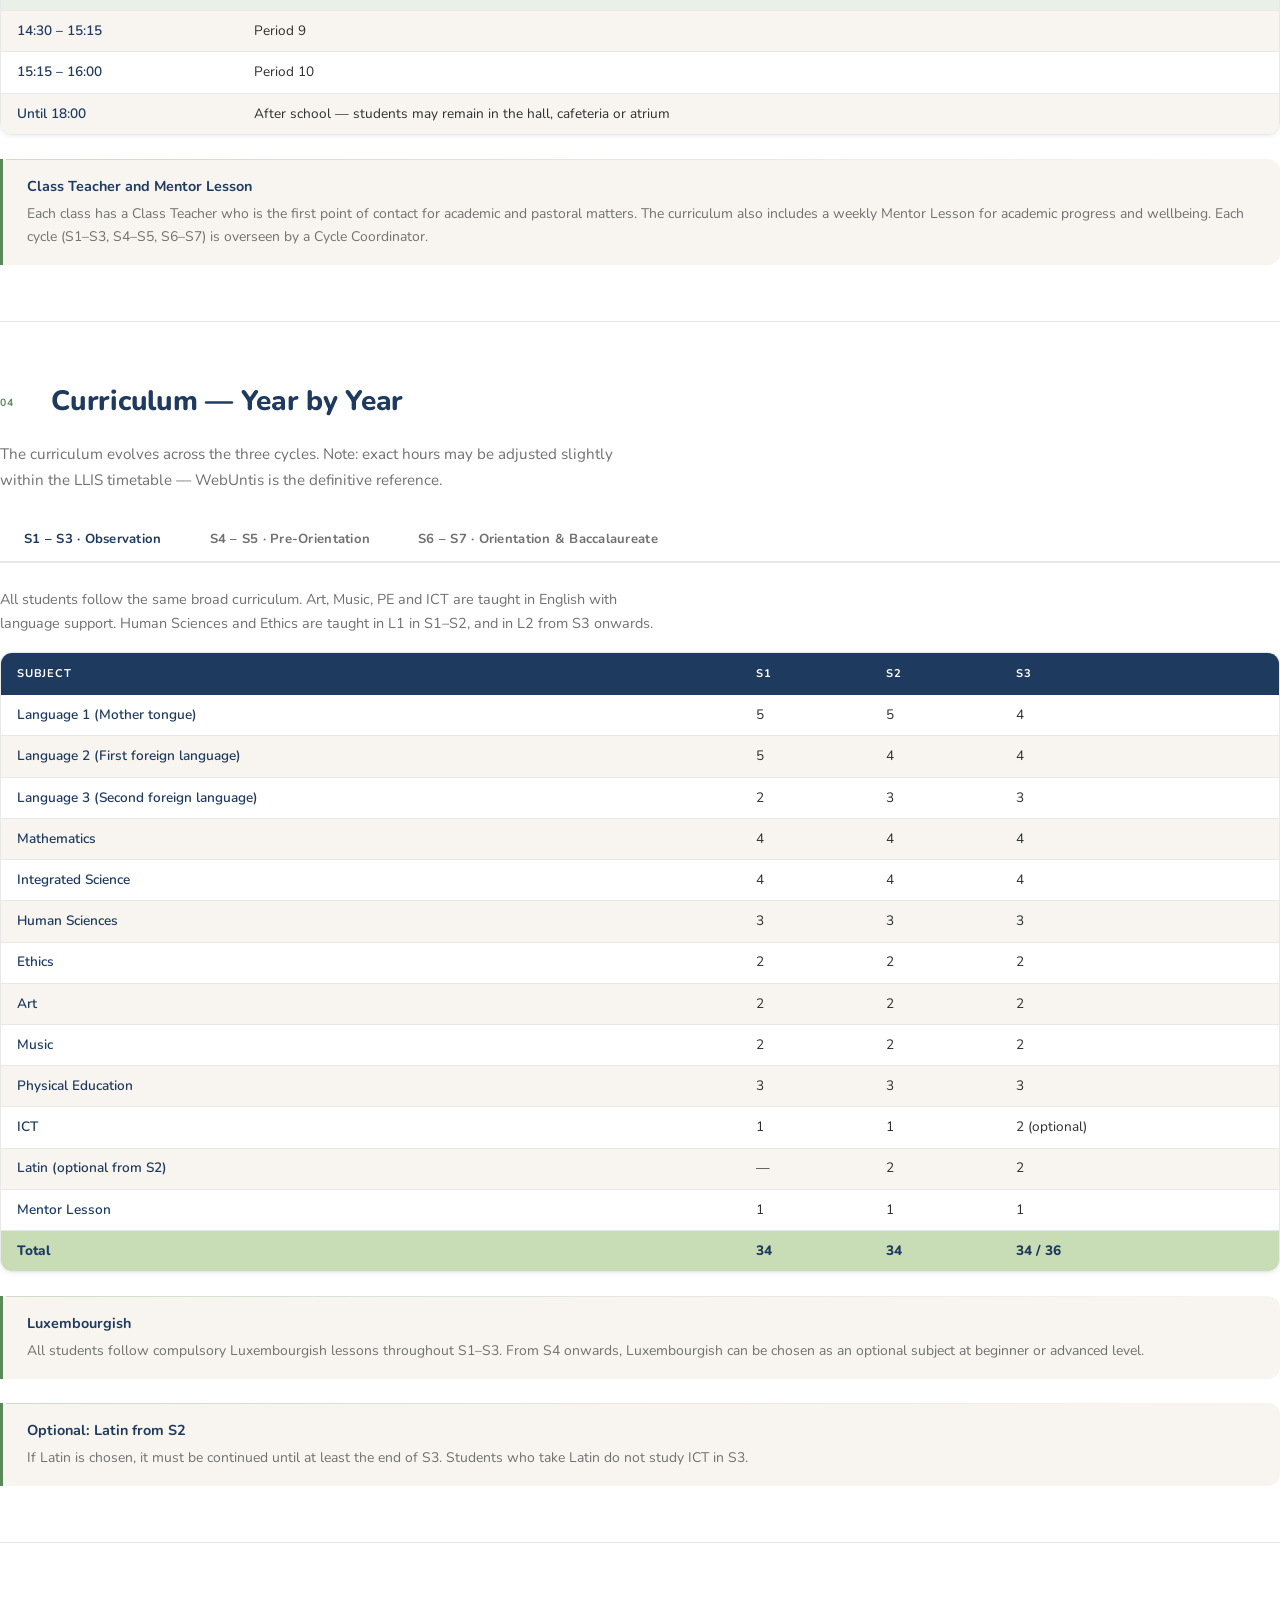
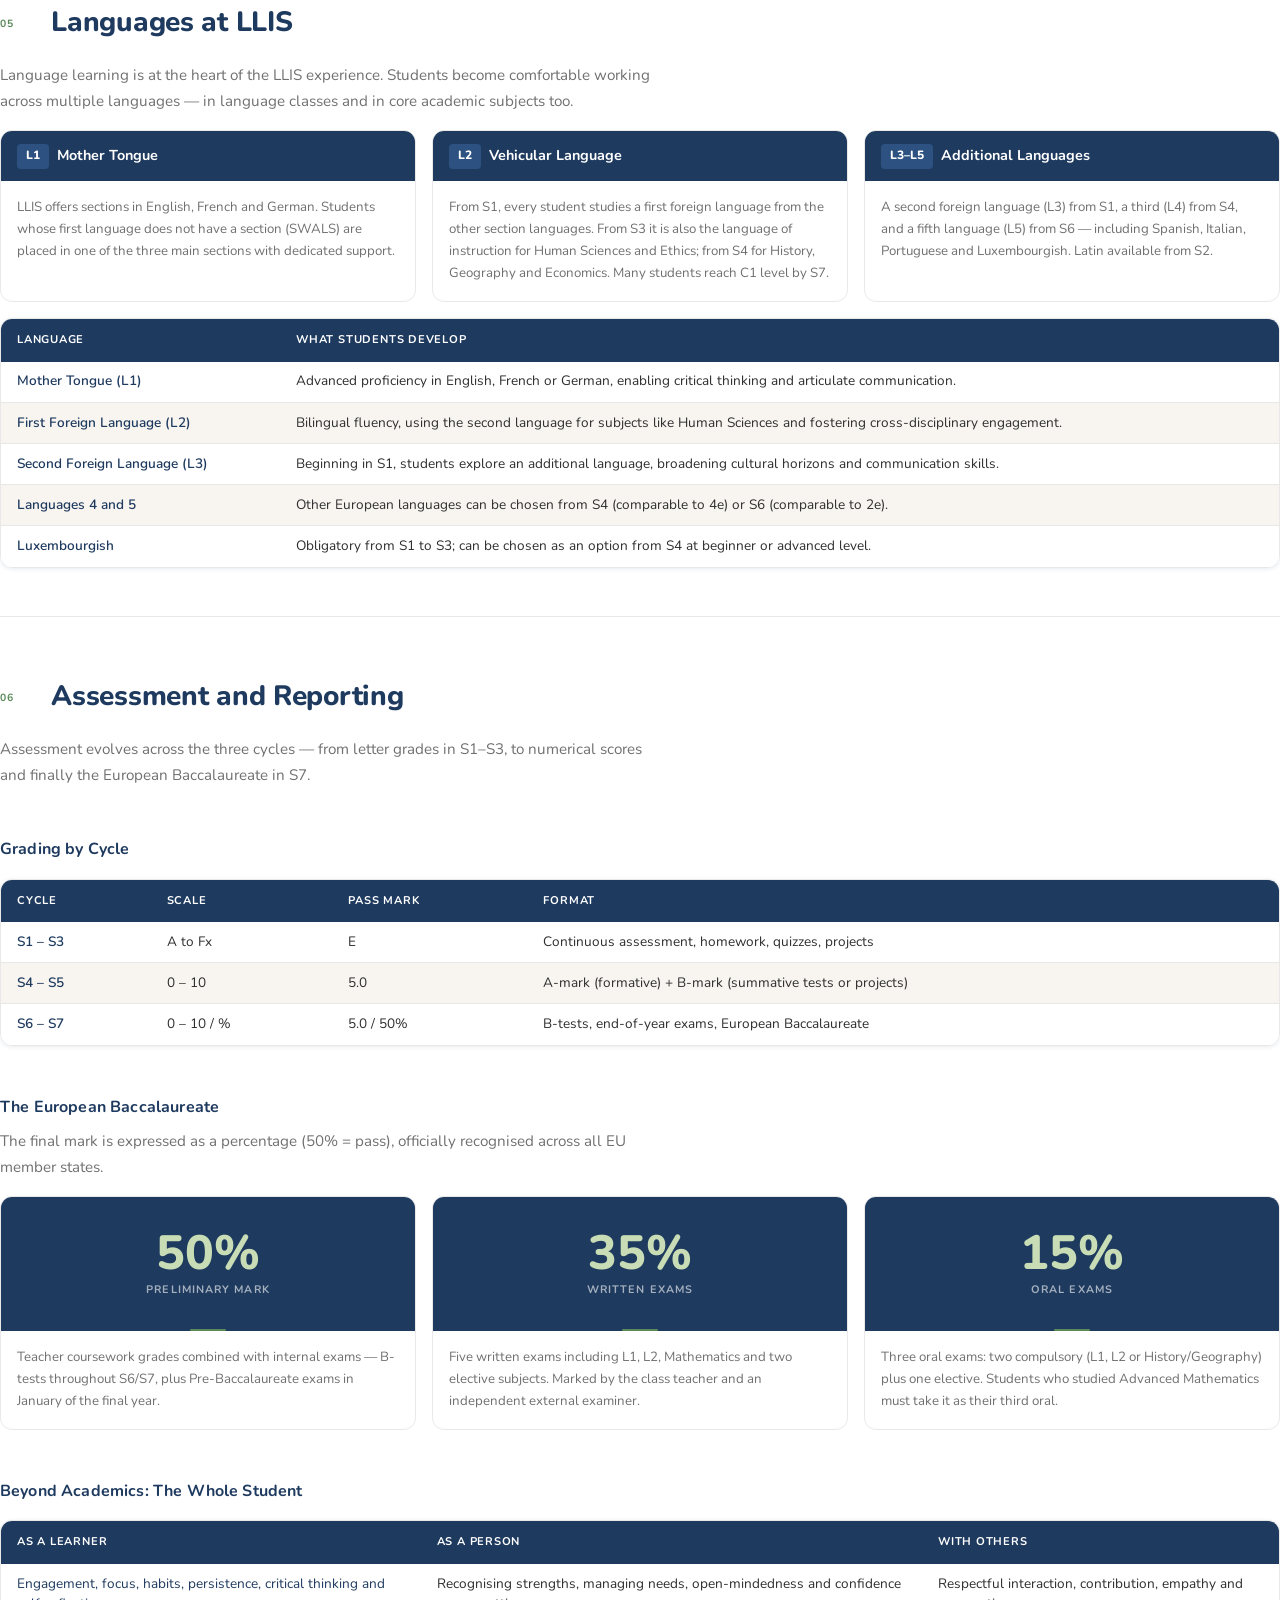
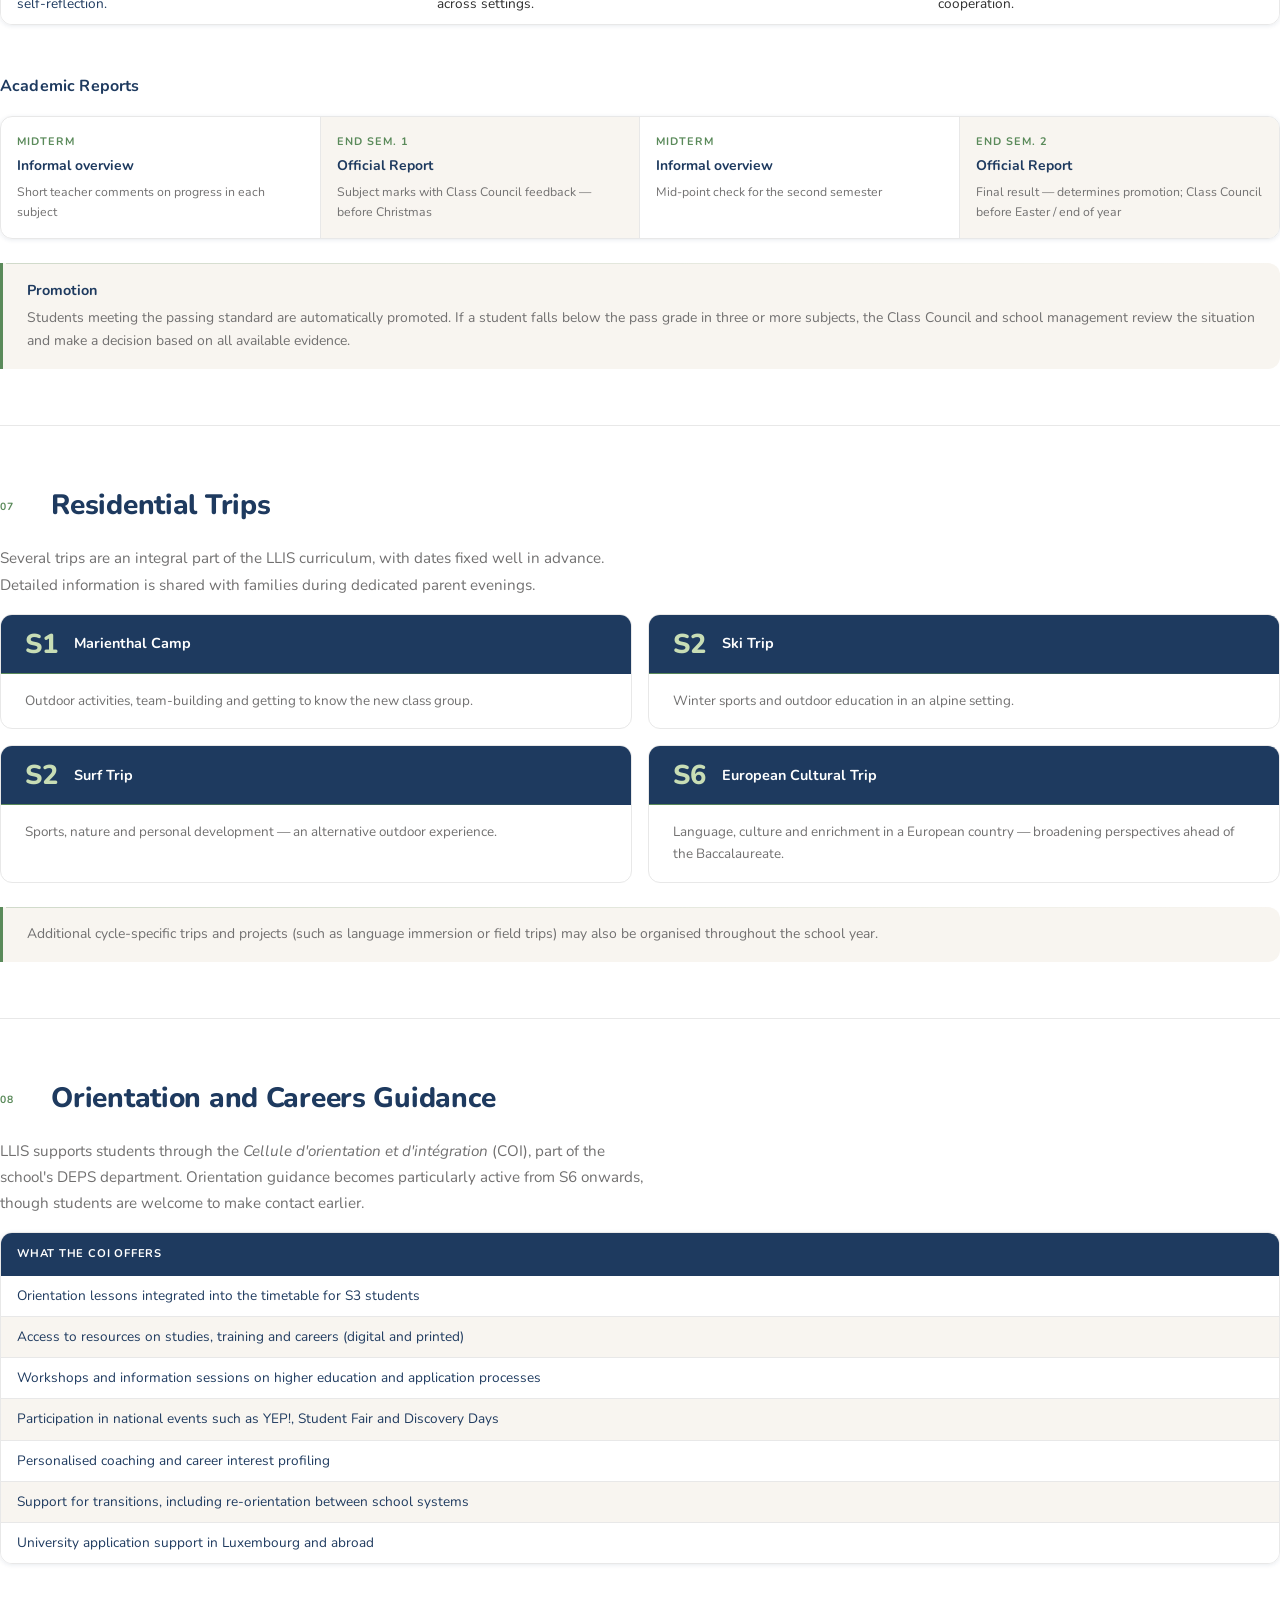
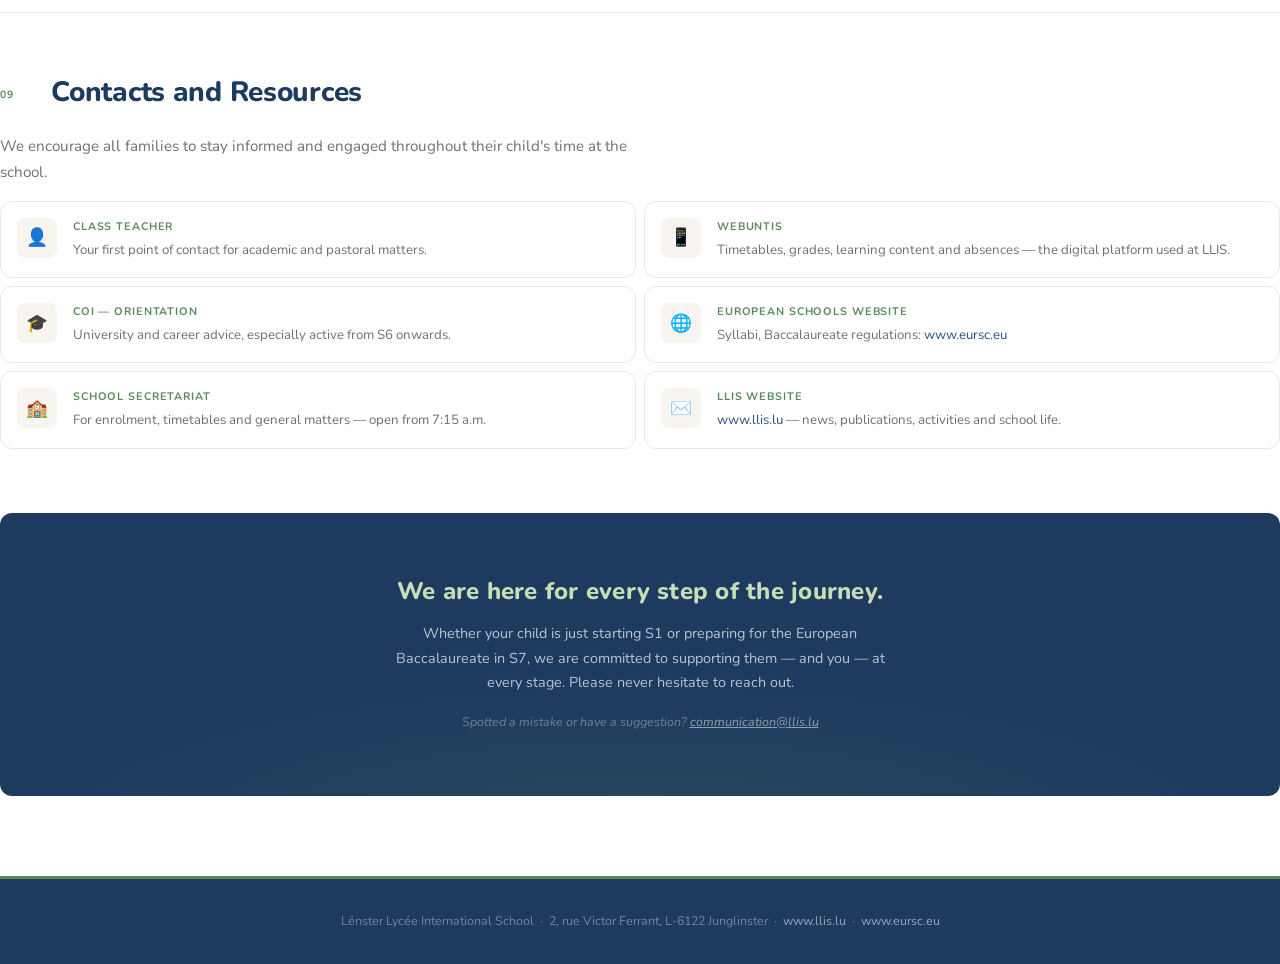
==== commit b305240f: "Add files via upload" ====
--- a/index.html
+++ b/index.html
@@ -90,15 +90,19 @@
     
 
 
-<!-- ── MAGAZINE FLOAT ROW ───────────────────────────────── -->
+  </div>
+  <div class="photo-float-row__secondary">
+    <img src="[data-uri]" alt="Maths at the board" loading="lazy">
+  </div>
+</div>
+
+<!-- photo: float row -->
 <div class="photo-float-row reveal">
   <div class="photo-float-row__main">
-    <img src="[data-uri]" alt="Science lab at LLIS" loading="lazy">
+    <img src="[data-uri]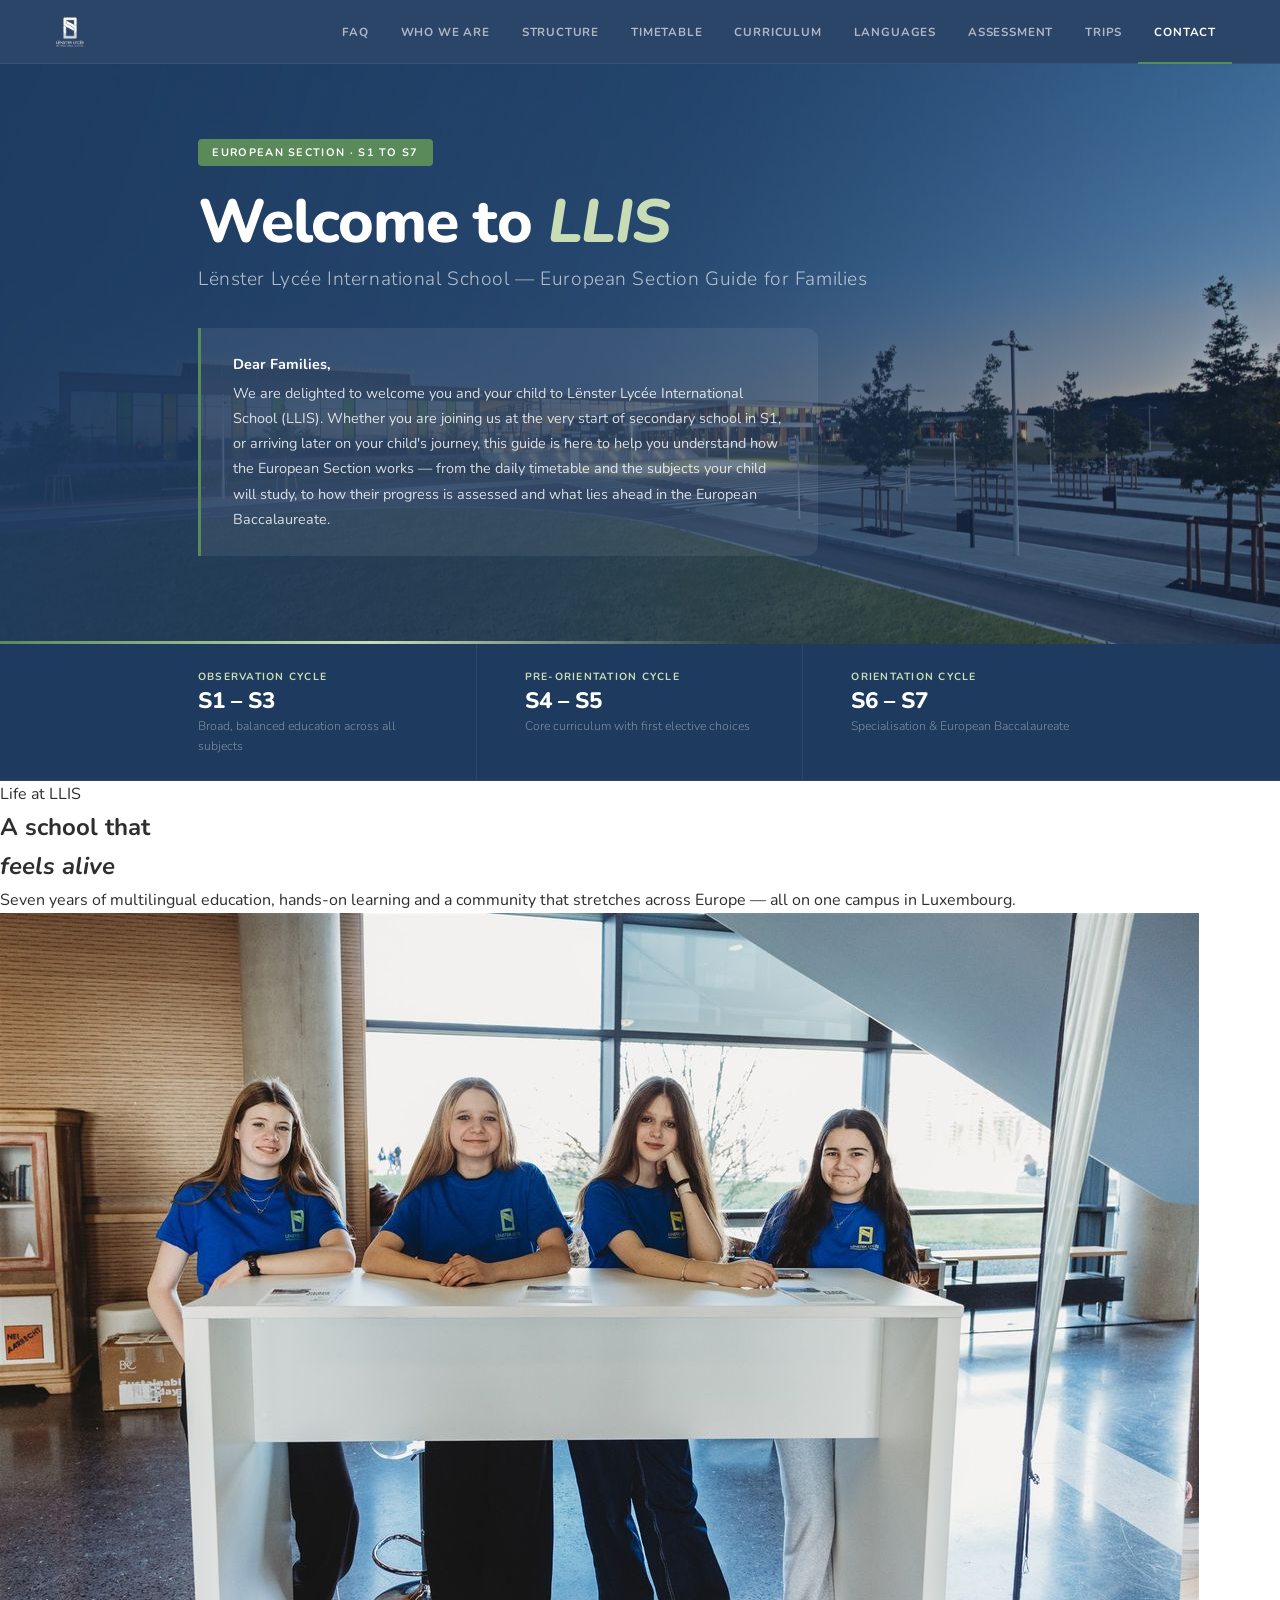
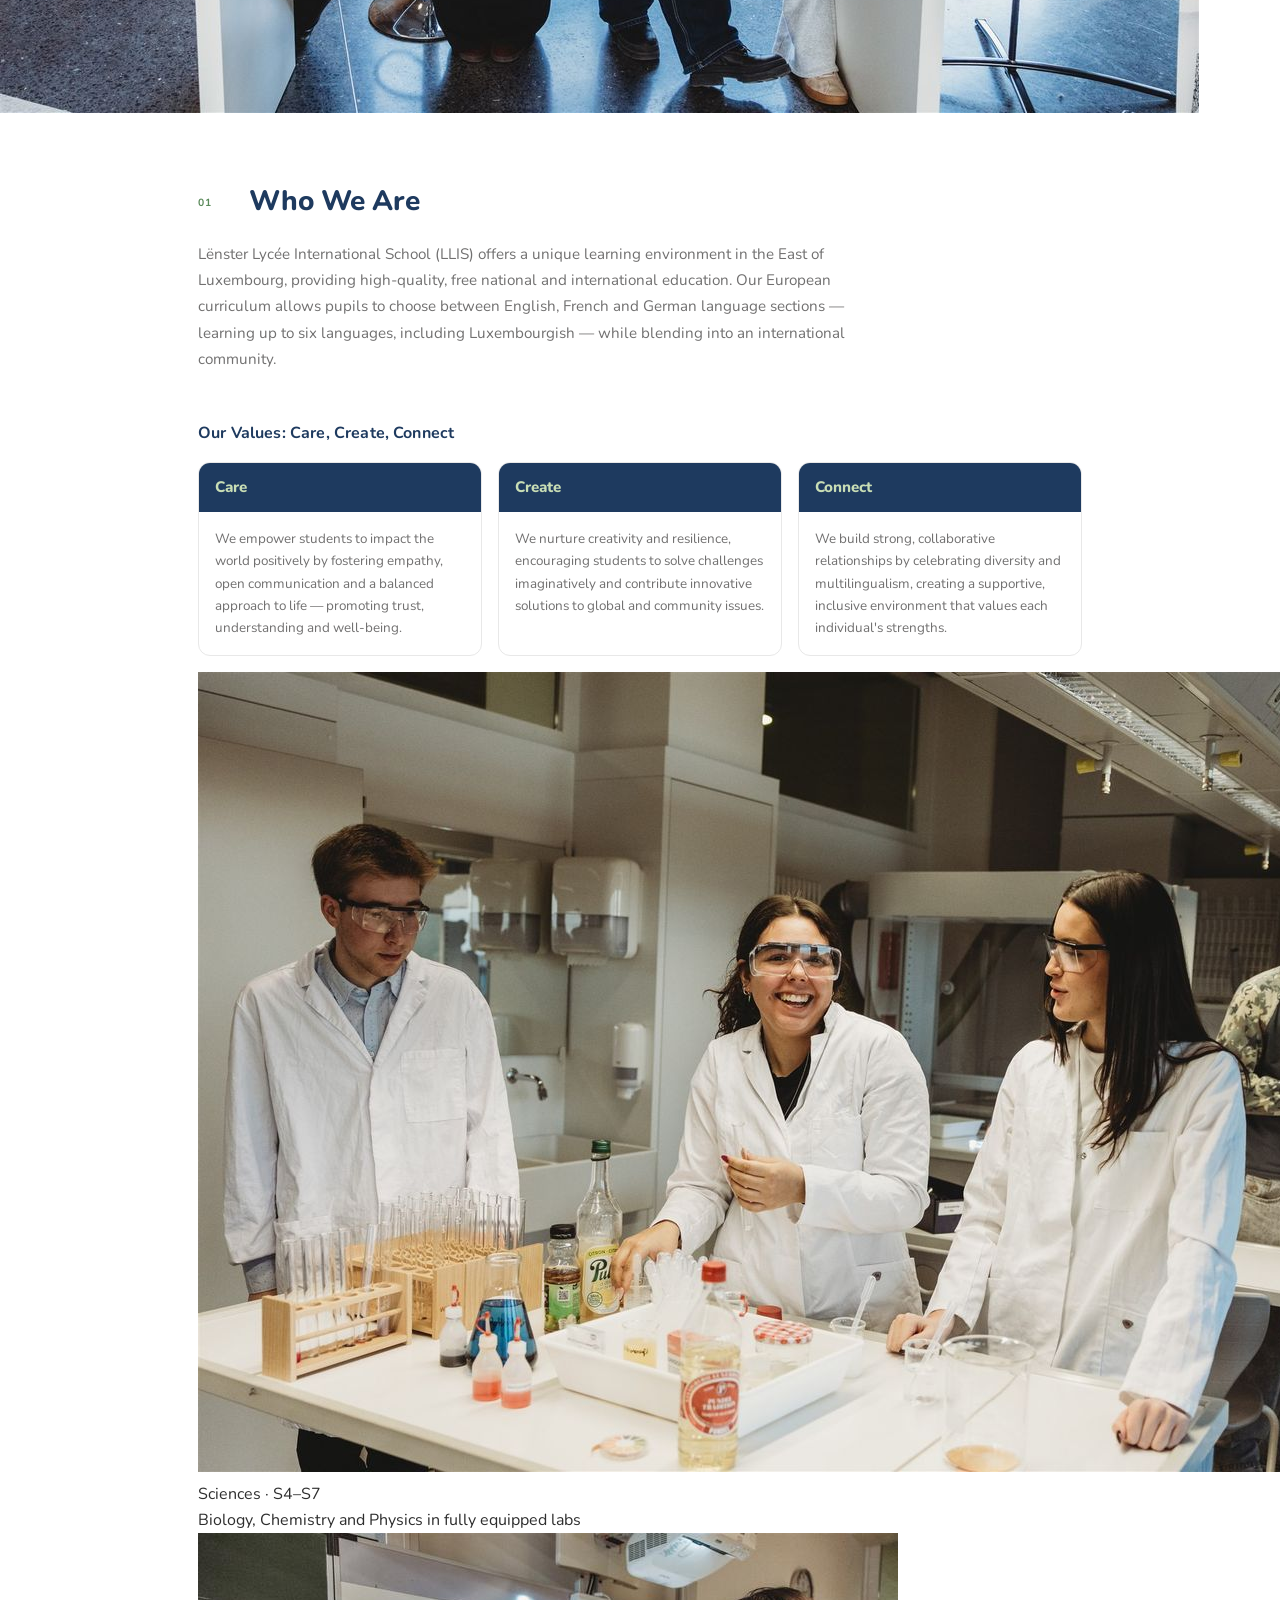
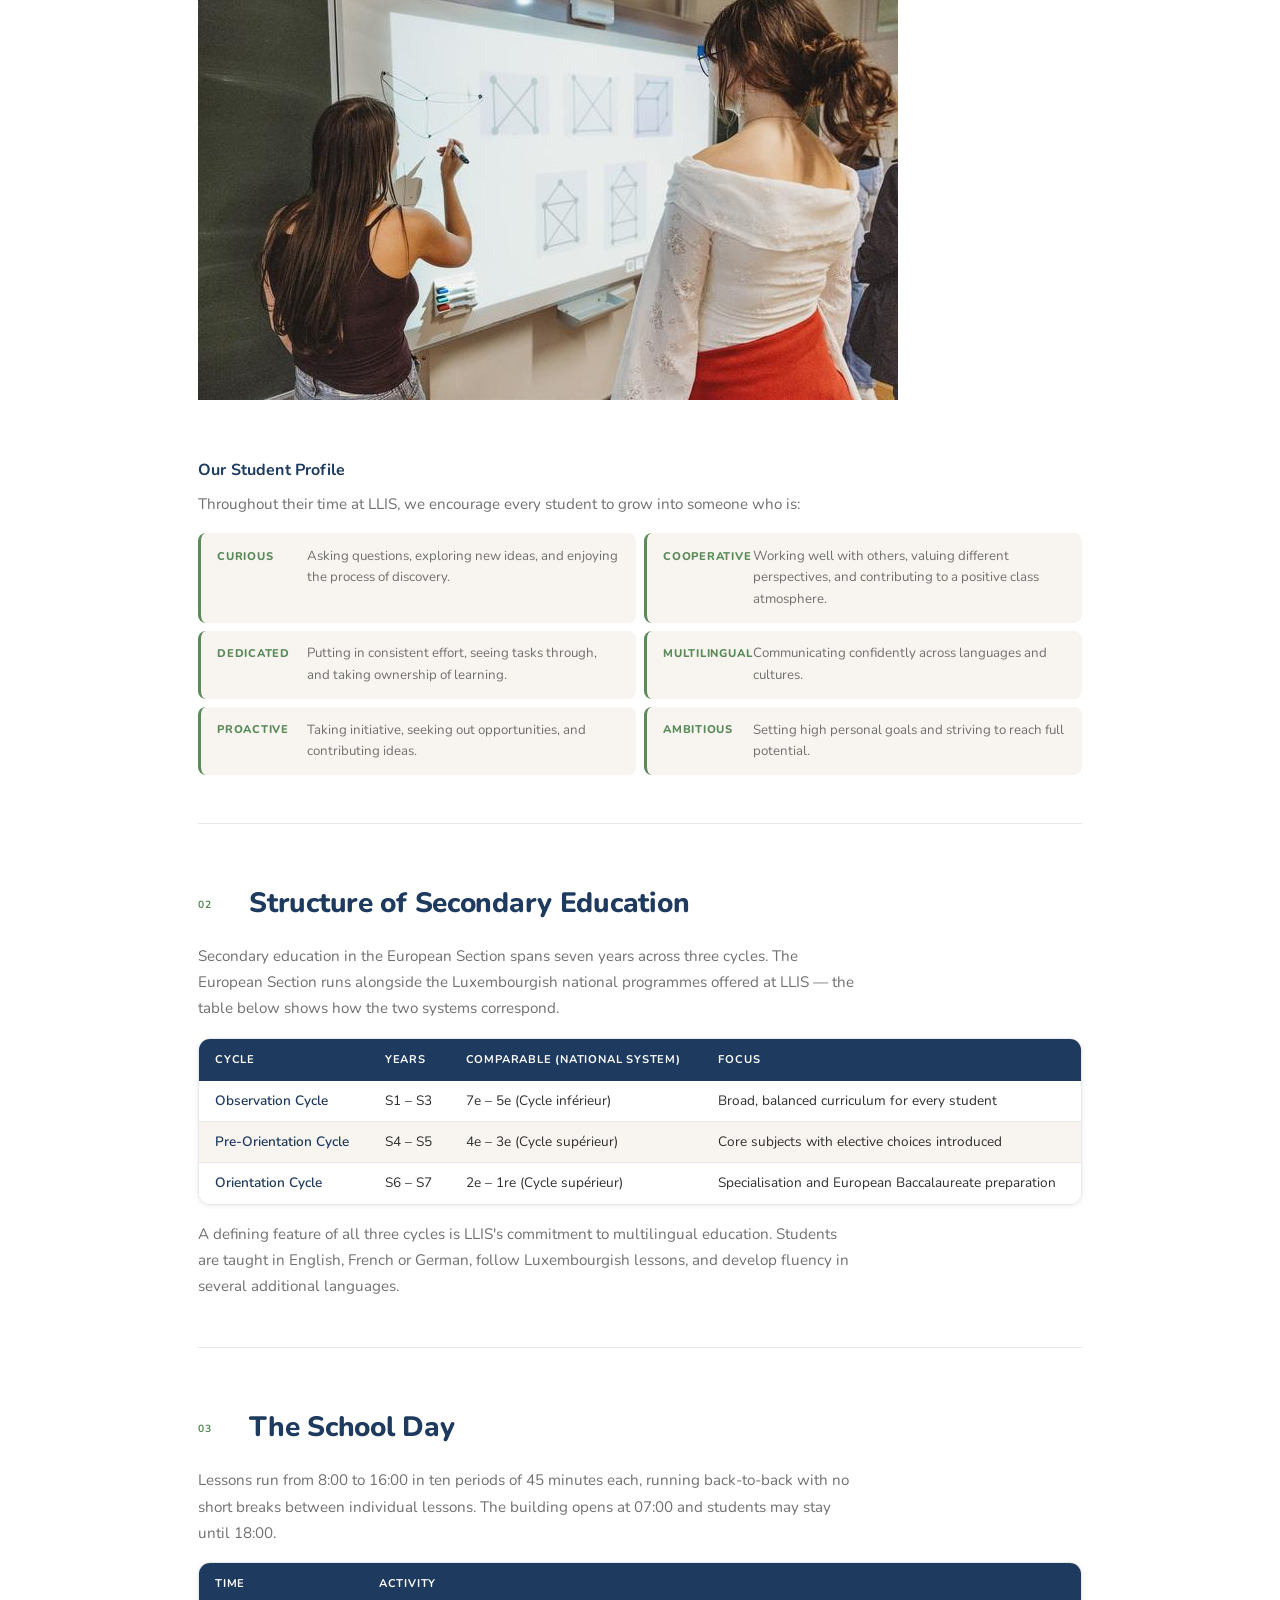
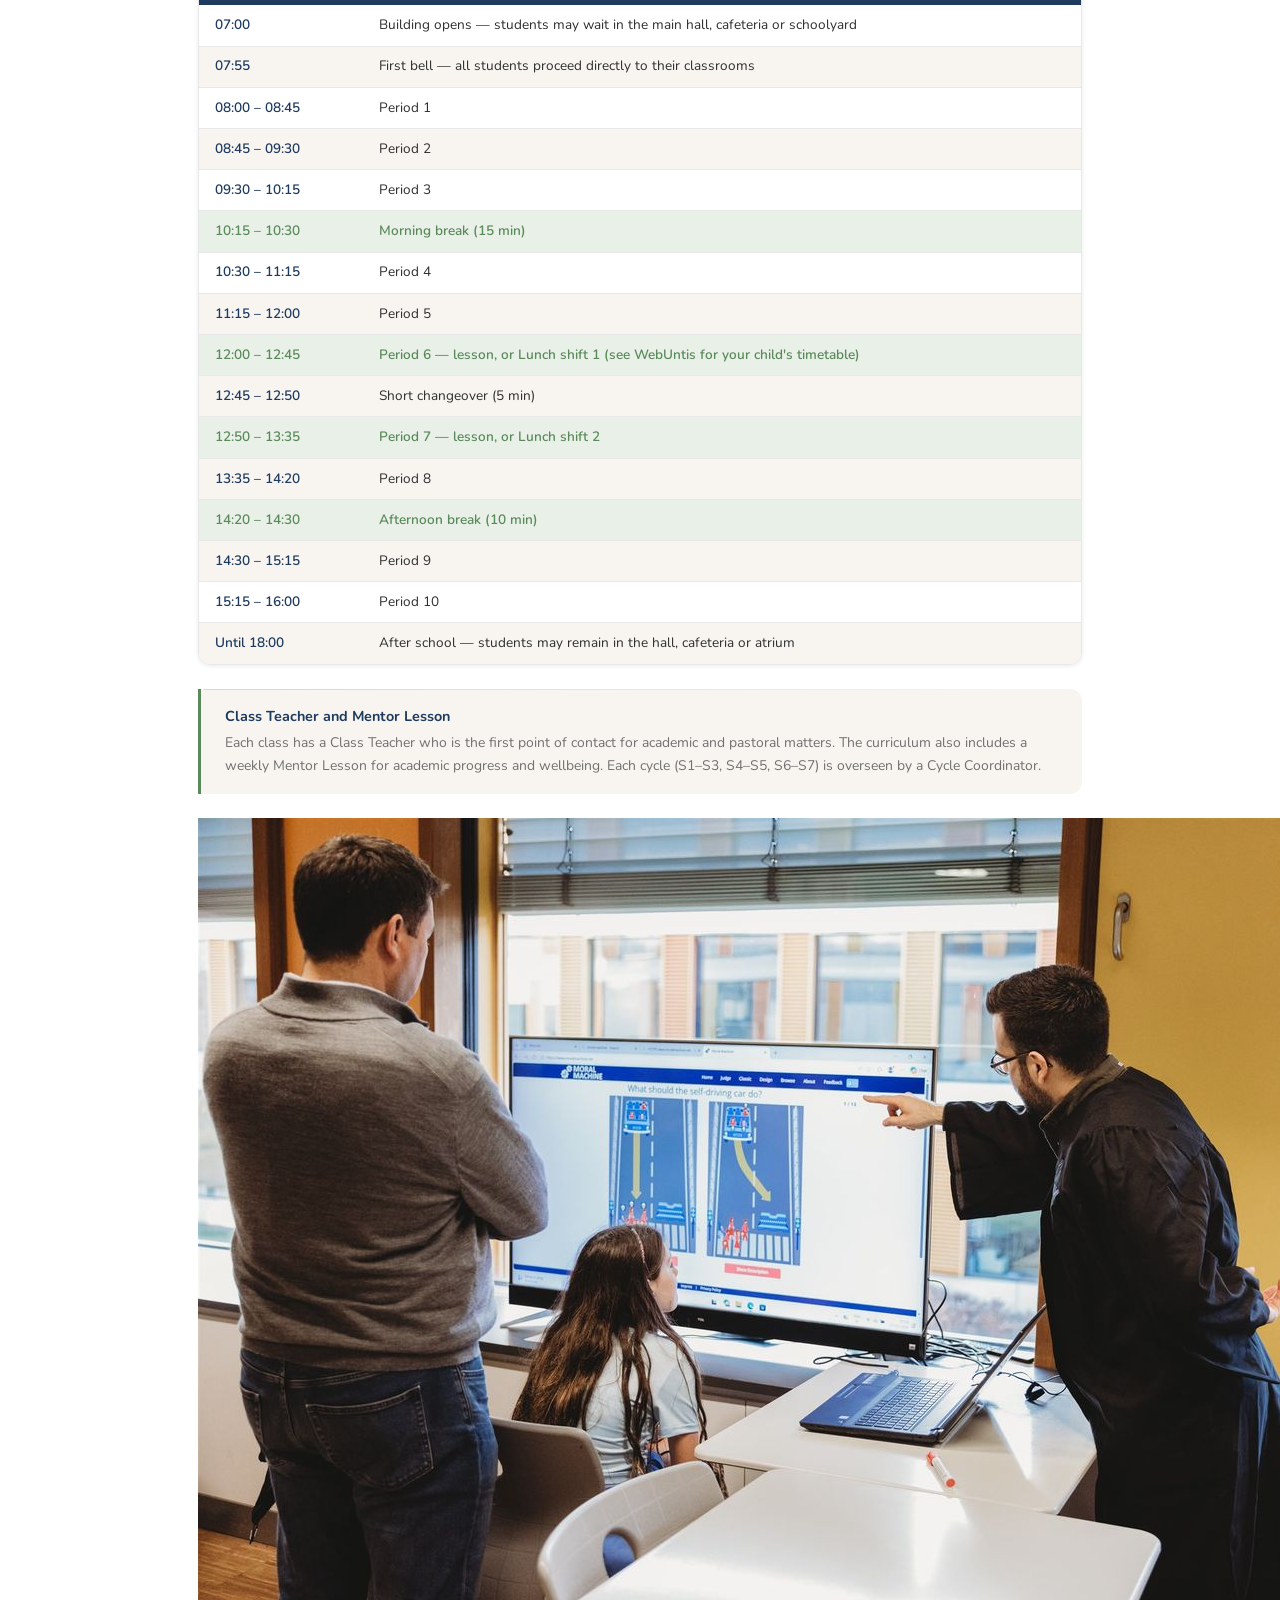
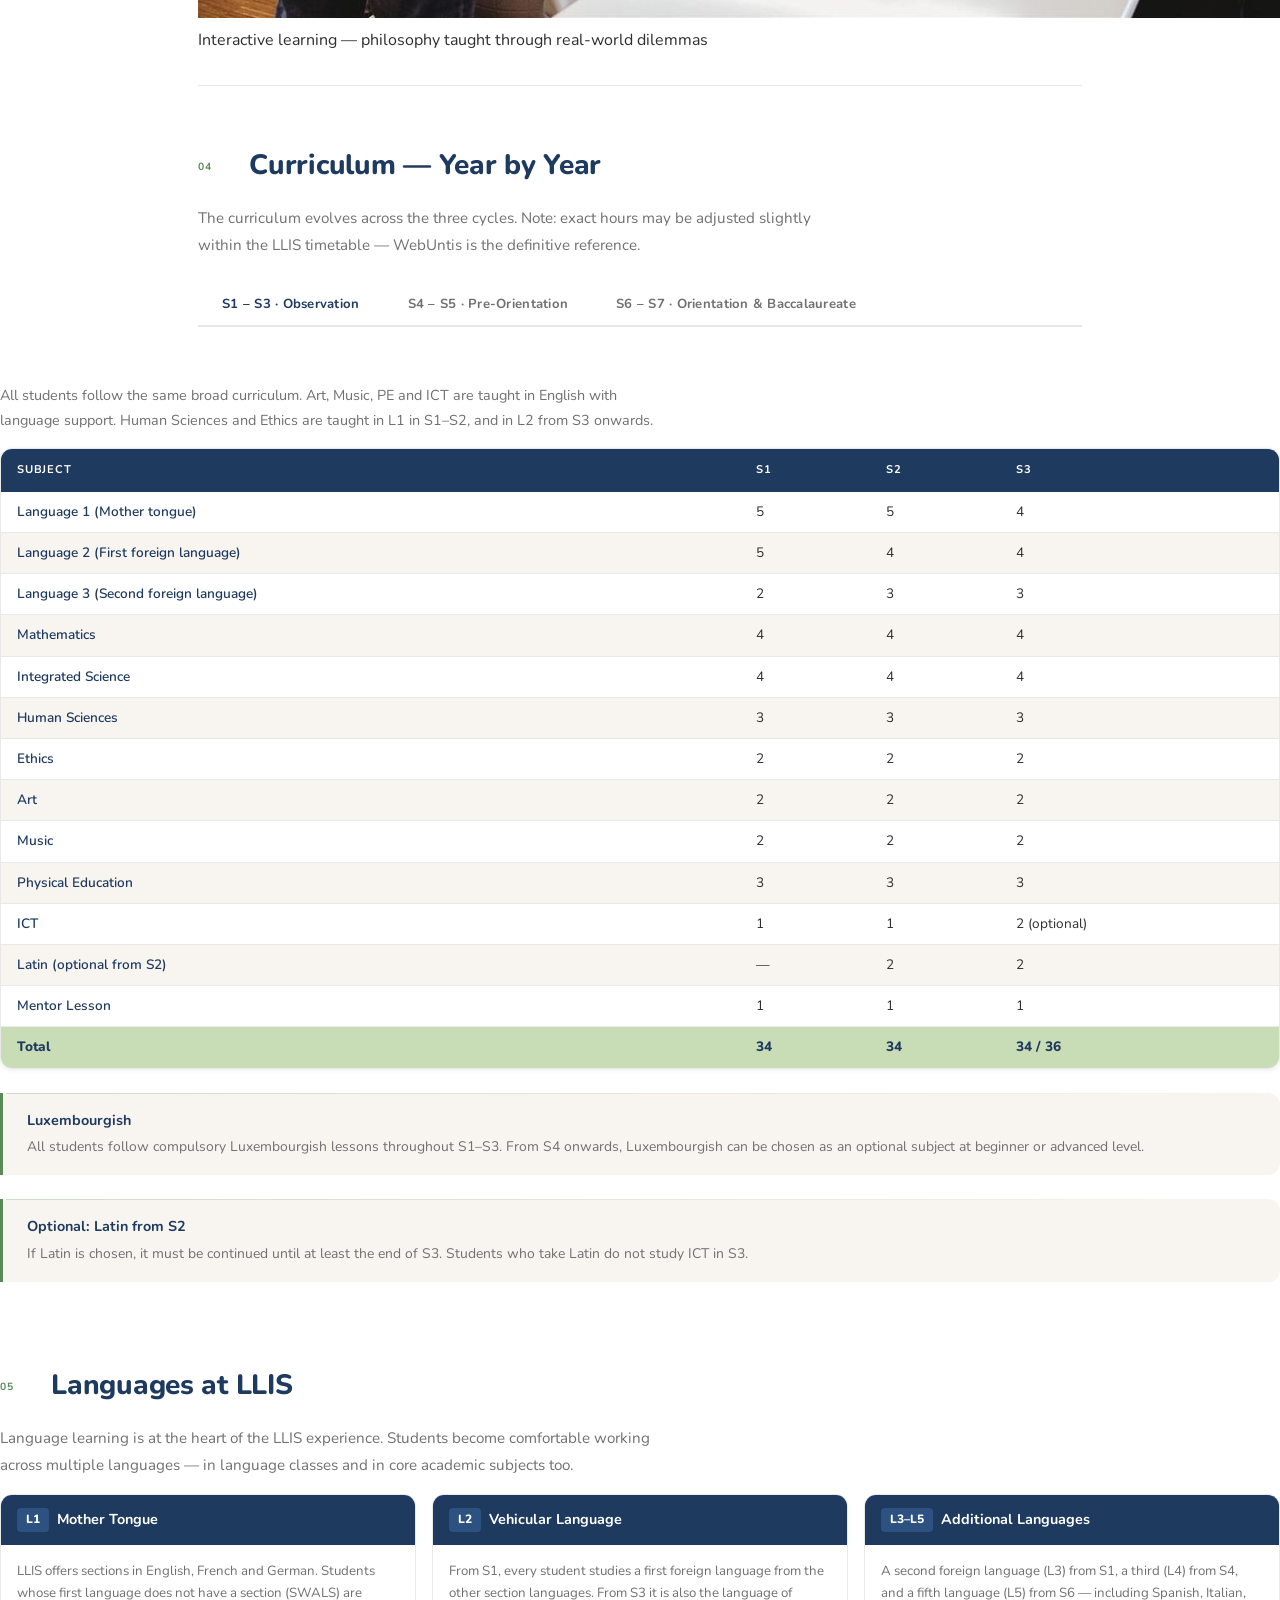
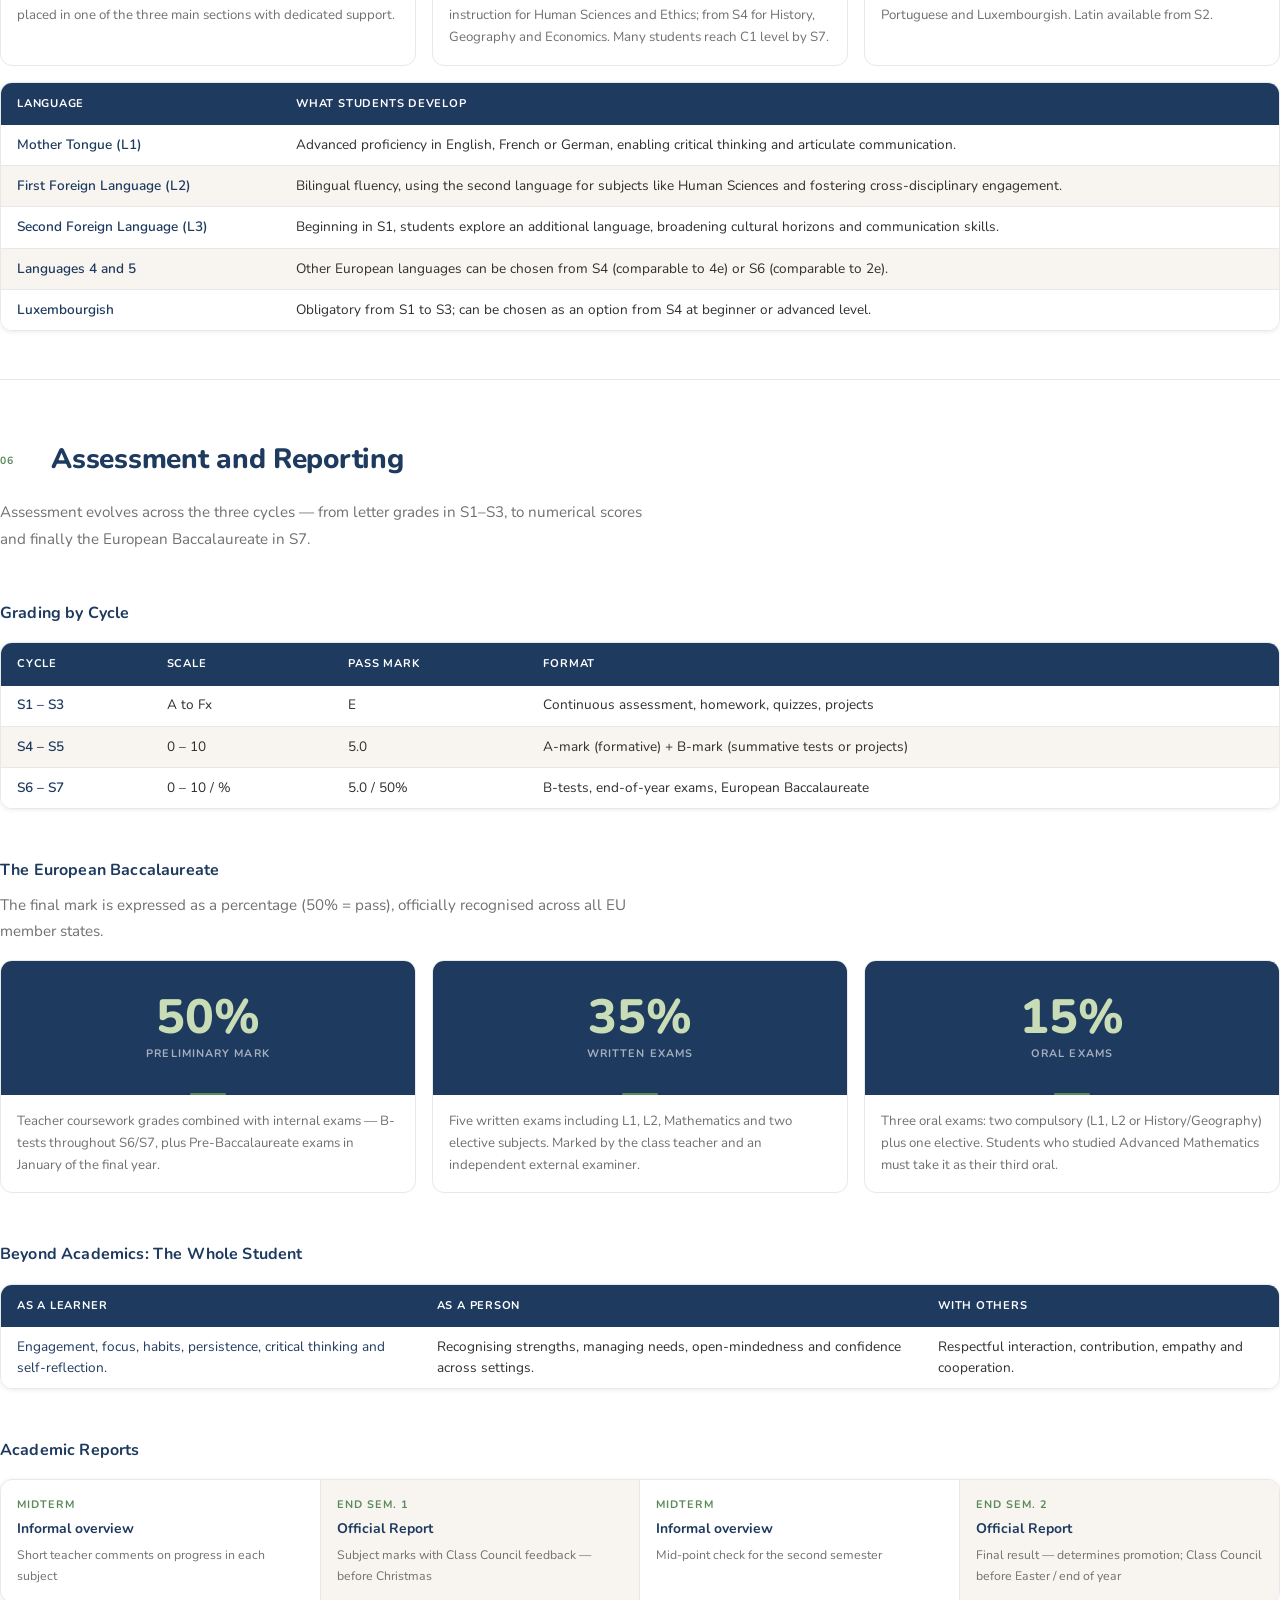
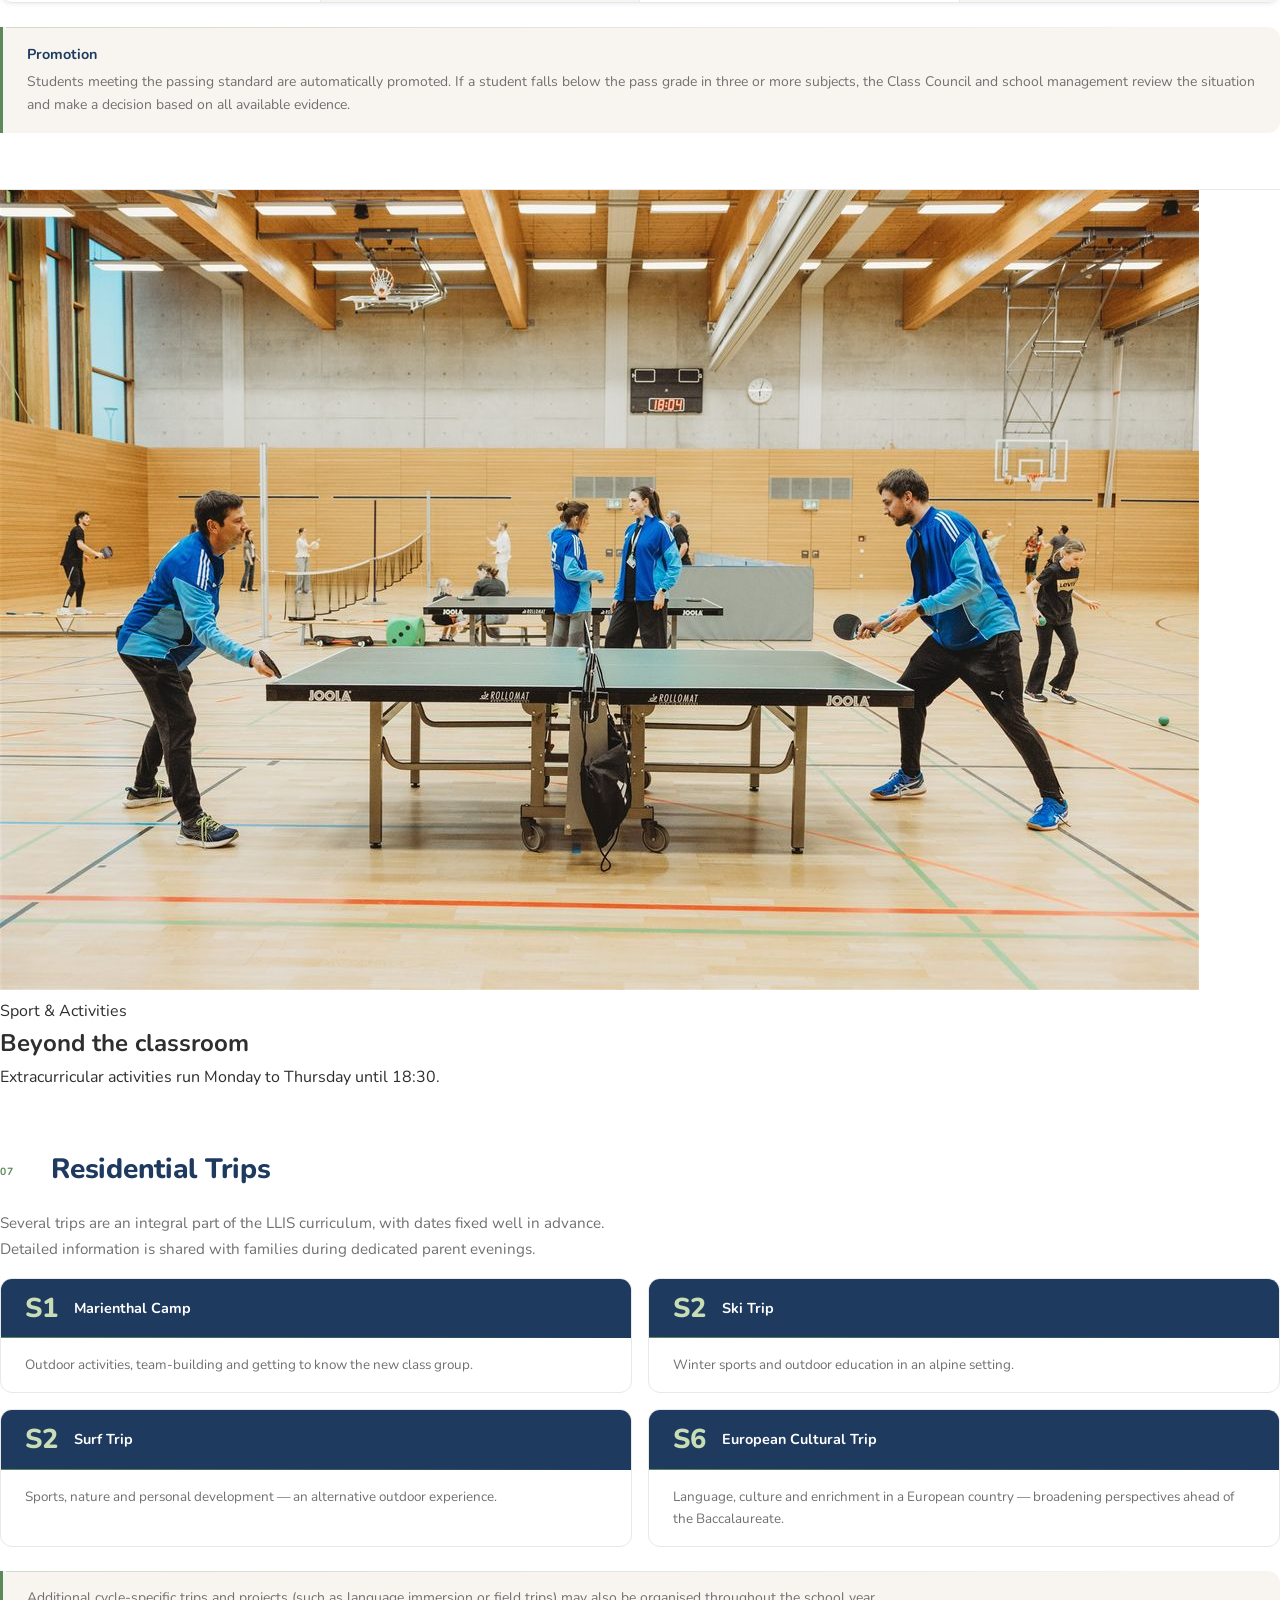
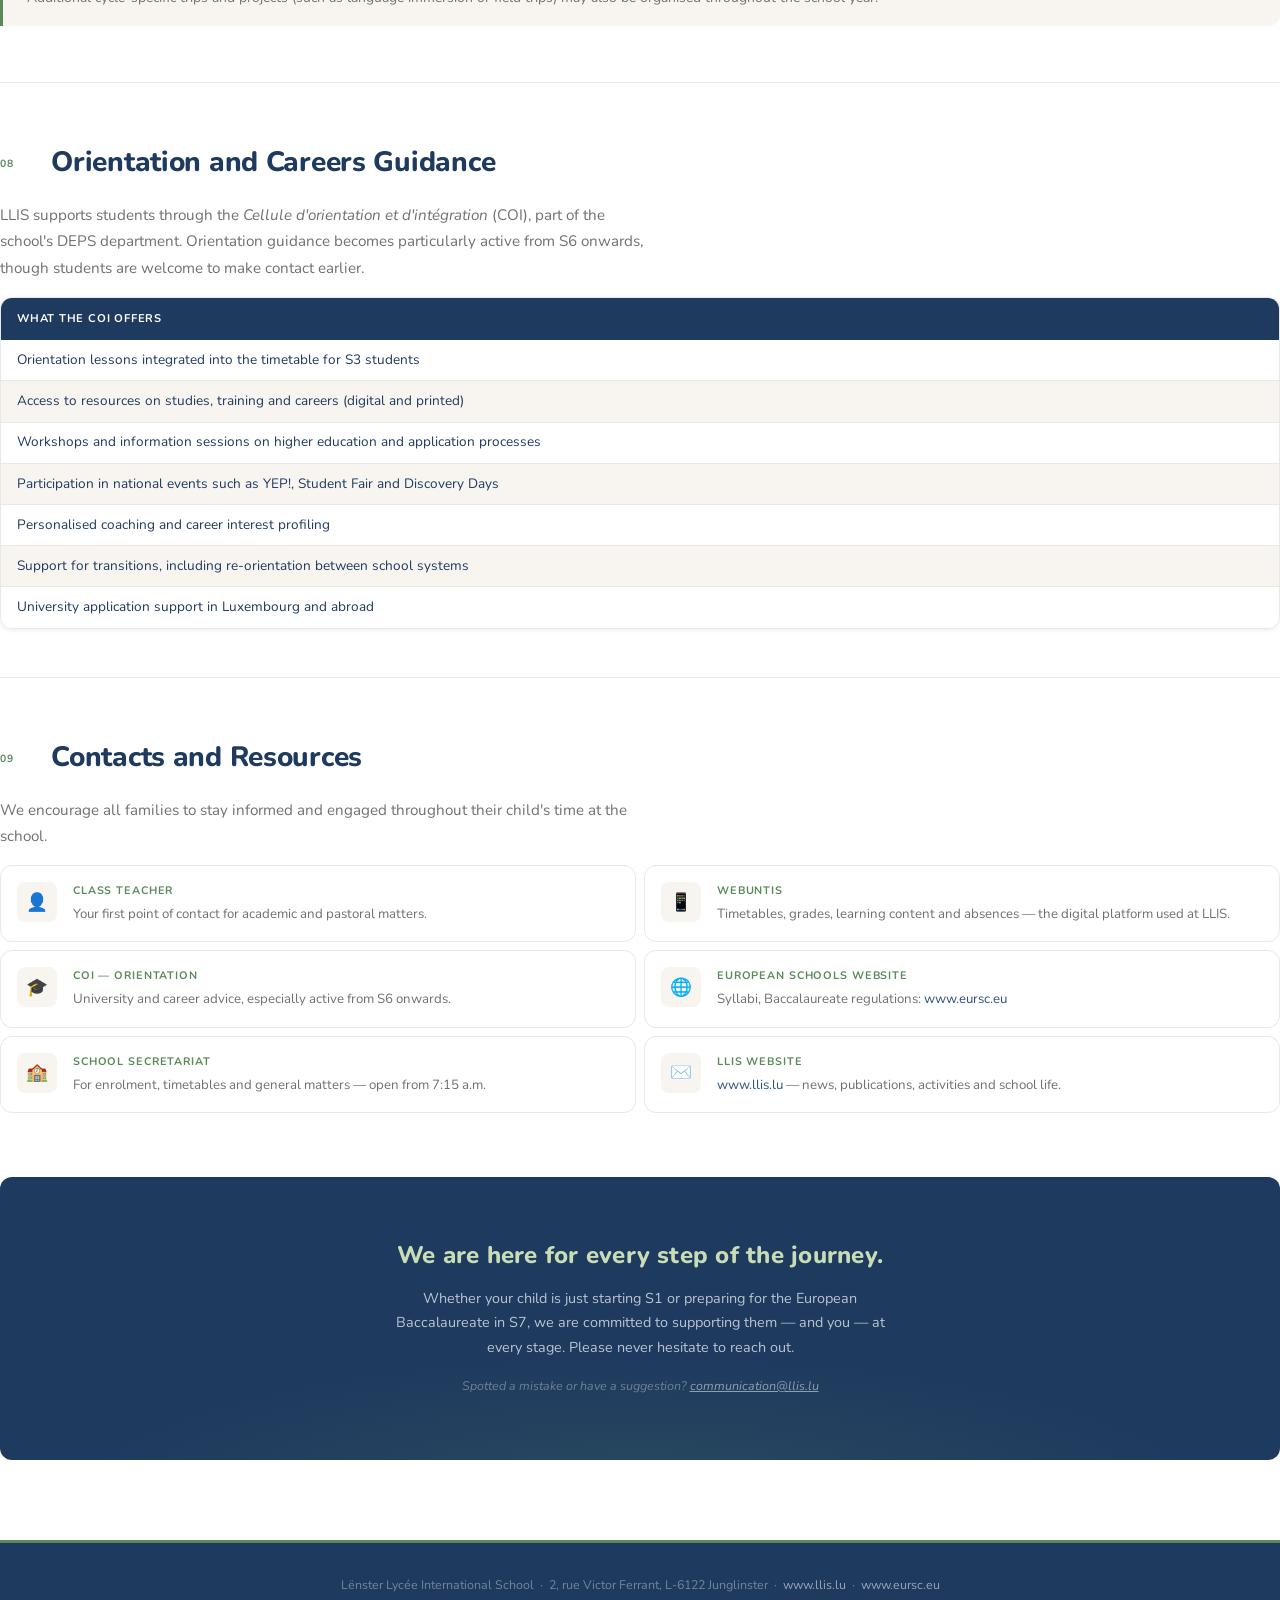
==== commit 58ddb9de: "Add files via upload" ====
--- a/index.html
+++ b/index.html
@@ -62,6 +62,16 @@
     </div>
   </div>
 </div>
+<div class="photo-hero-split reveal">
+  <div class="photo-hero-split__text">
+    <span class="photo-hero-split__label">Life at LLIS</span>
+    <h2 class="photo-hero-split__headline">A school that<br><em>feels alive</em></h2>
+    <p class="photo-hero-split__body">Seven years of multilingual education, hands-on learning and a community that stretches across Europe — all on one campus in Luxembourg.</p>
+  </div>
+  <div class="photo-hero-split__img">
+    <img src="[data-uri]" alt="LLIS students" loading="lazy">
+  </div>
+</div>
 
 <!-- ── MAIN ───────────────────────────────────────── -->
 <div class="page">
@@ -87,19 +97,9 @@
       </div>
     </div>
 
-    
-
-
-  </div>
-  <div class="photo-float-row__secondary">
-    <img src="[data-uri]" alt="Maths at the board" loading="lazy">
-  </div>
-</div>
-
-<!-- photo: float row -->
 <div class="photo-float-row reveal">
   <div class="photo-float-row__main">
-    <img src="[data-uri]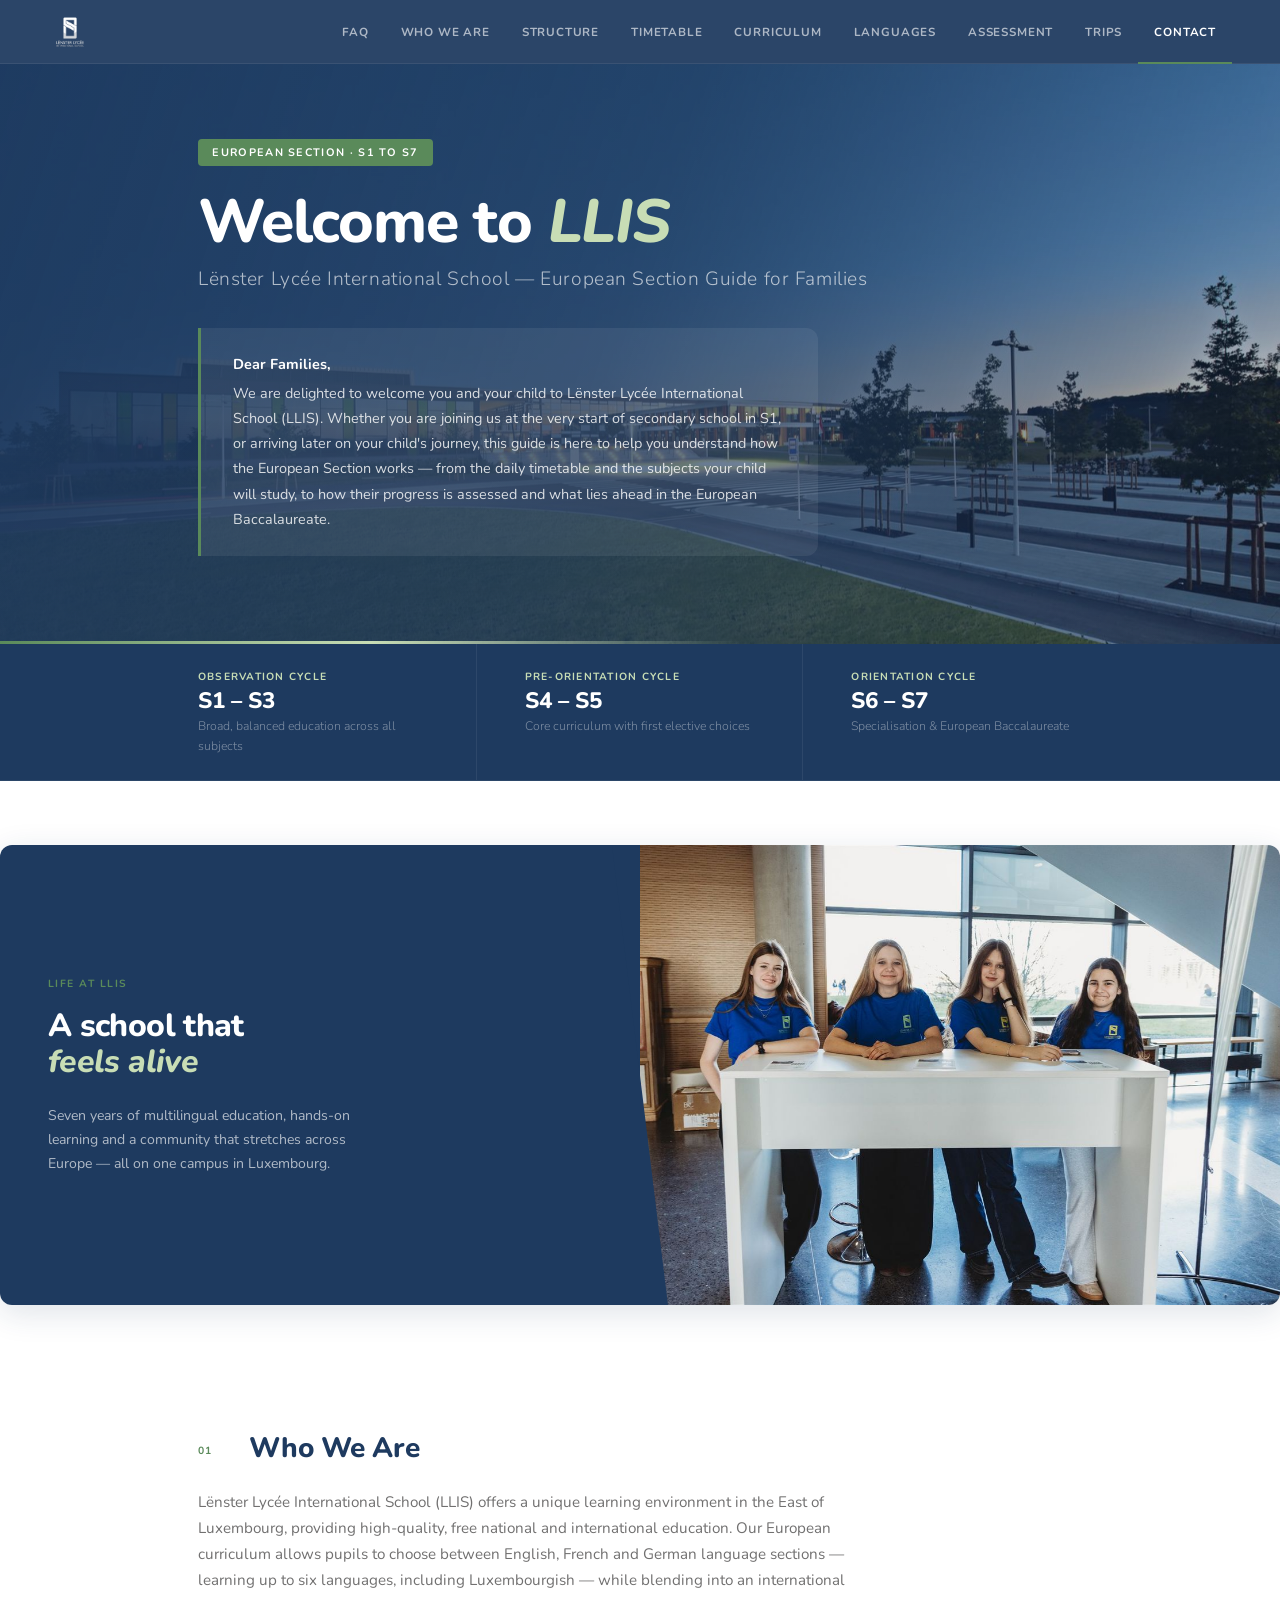
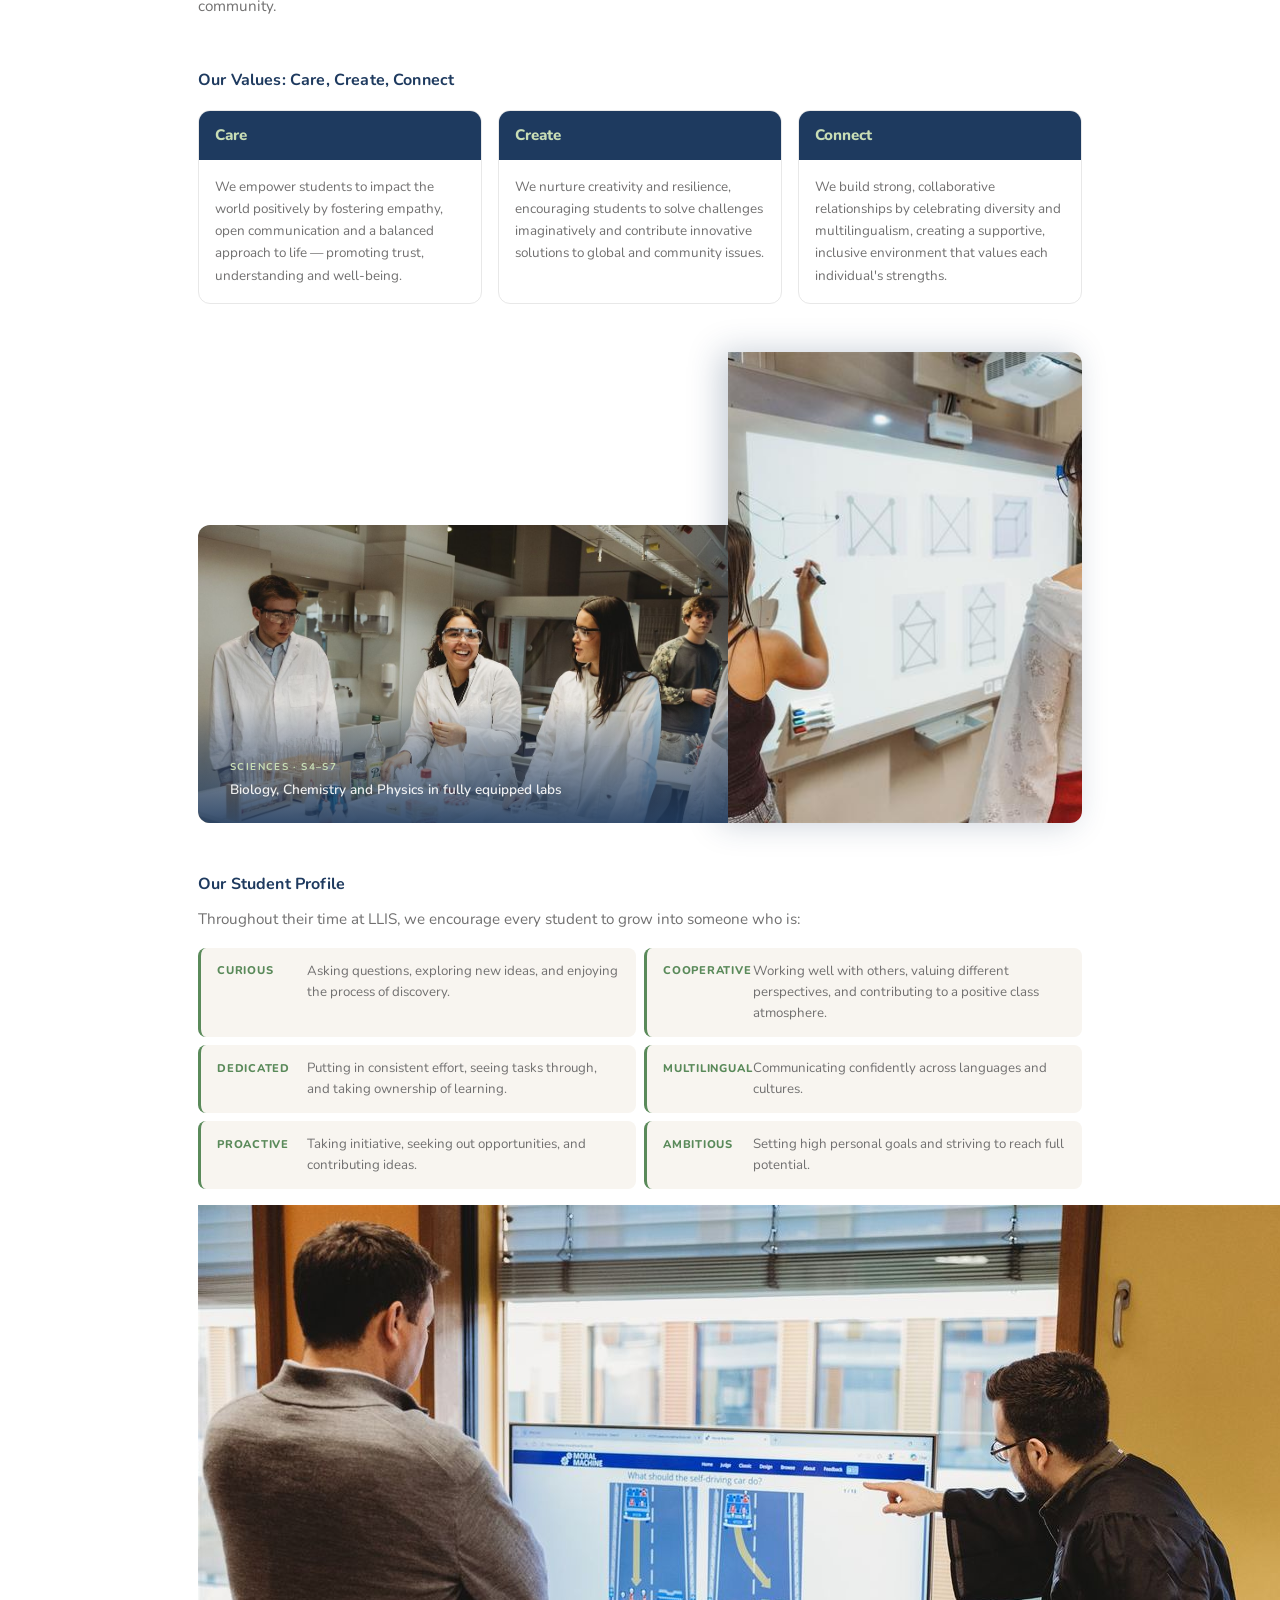
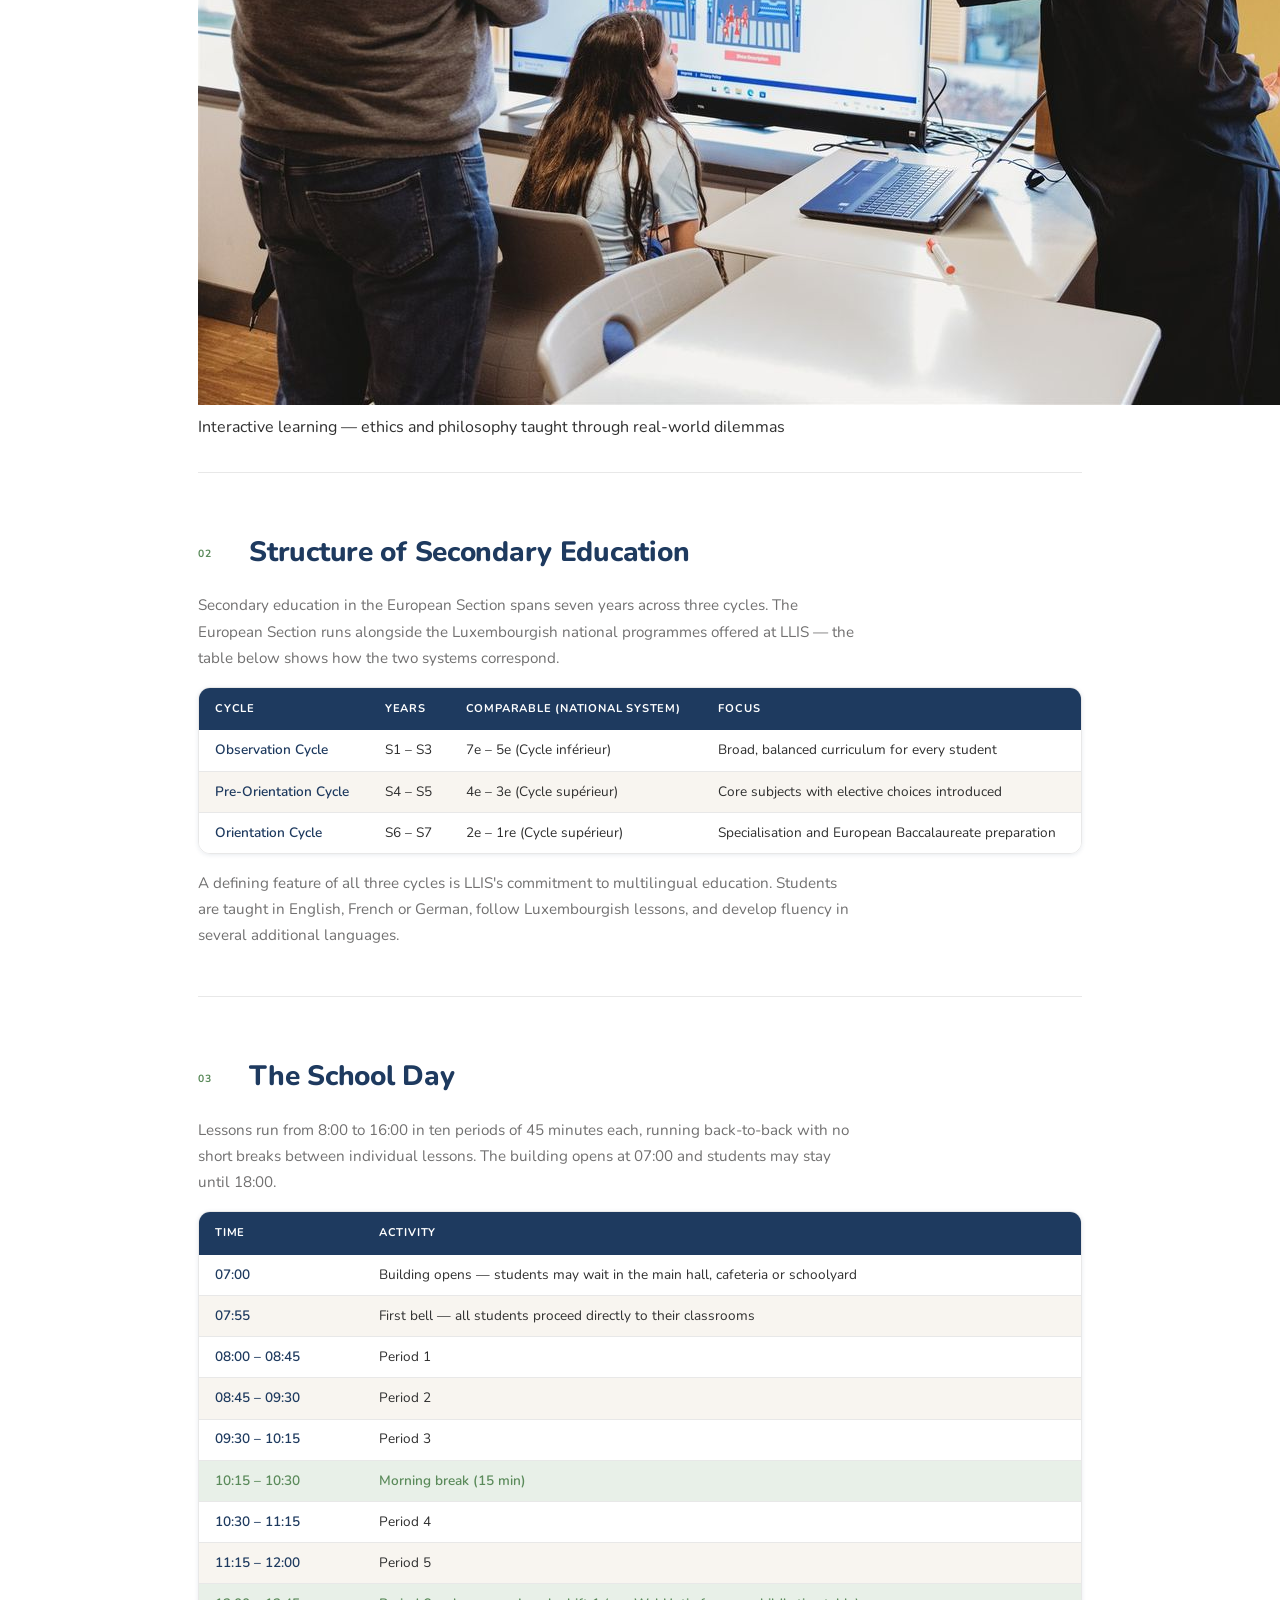
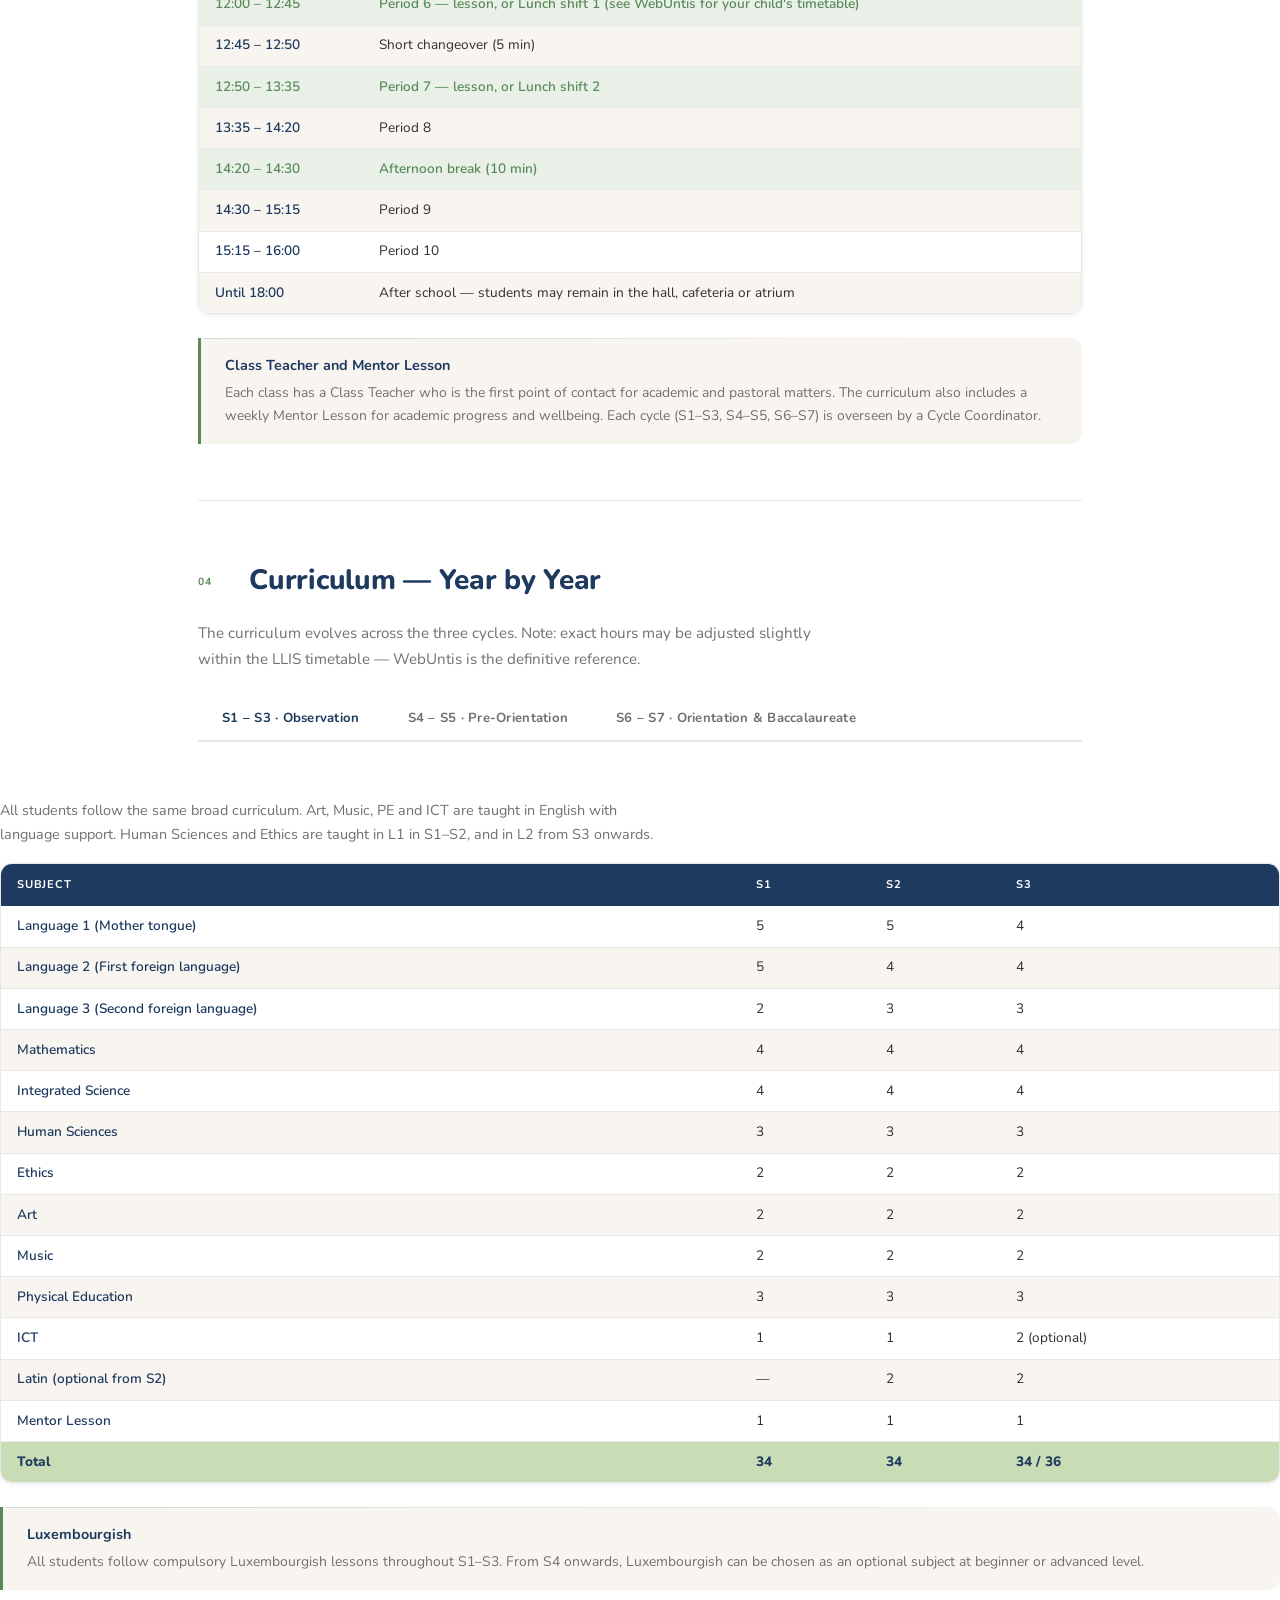
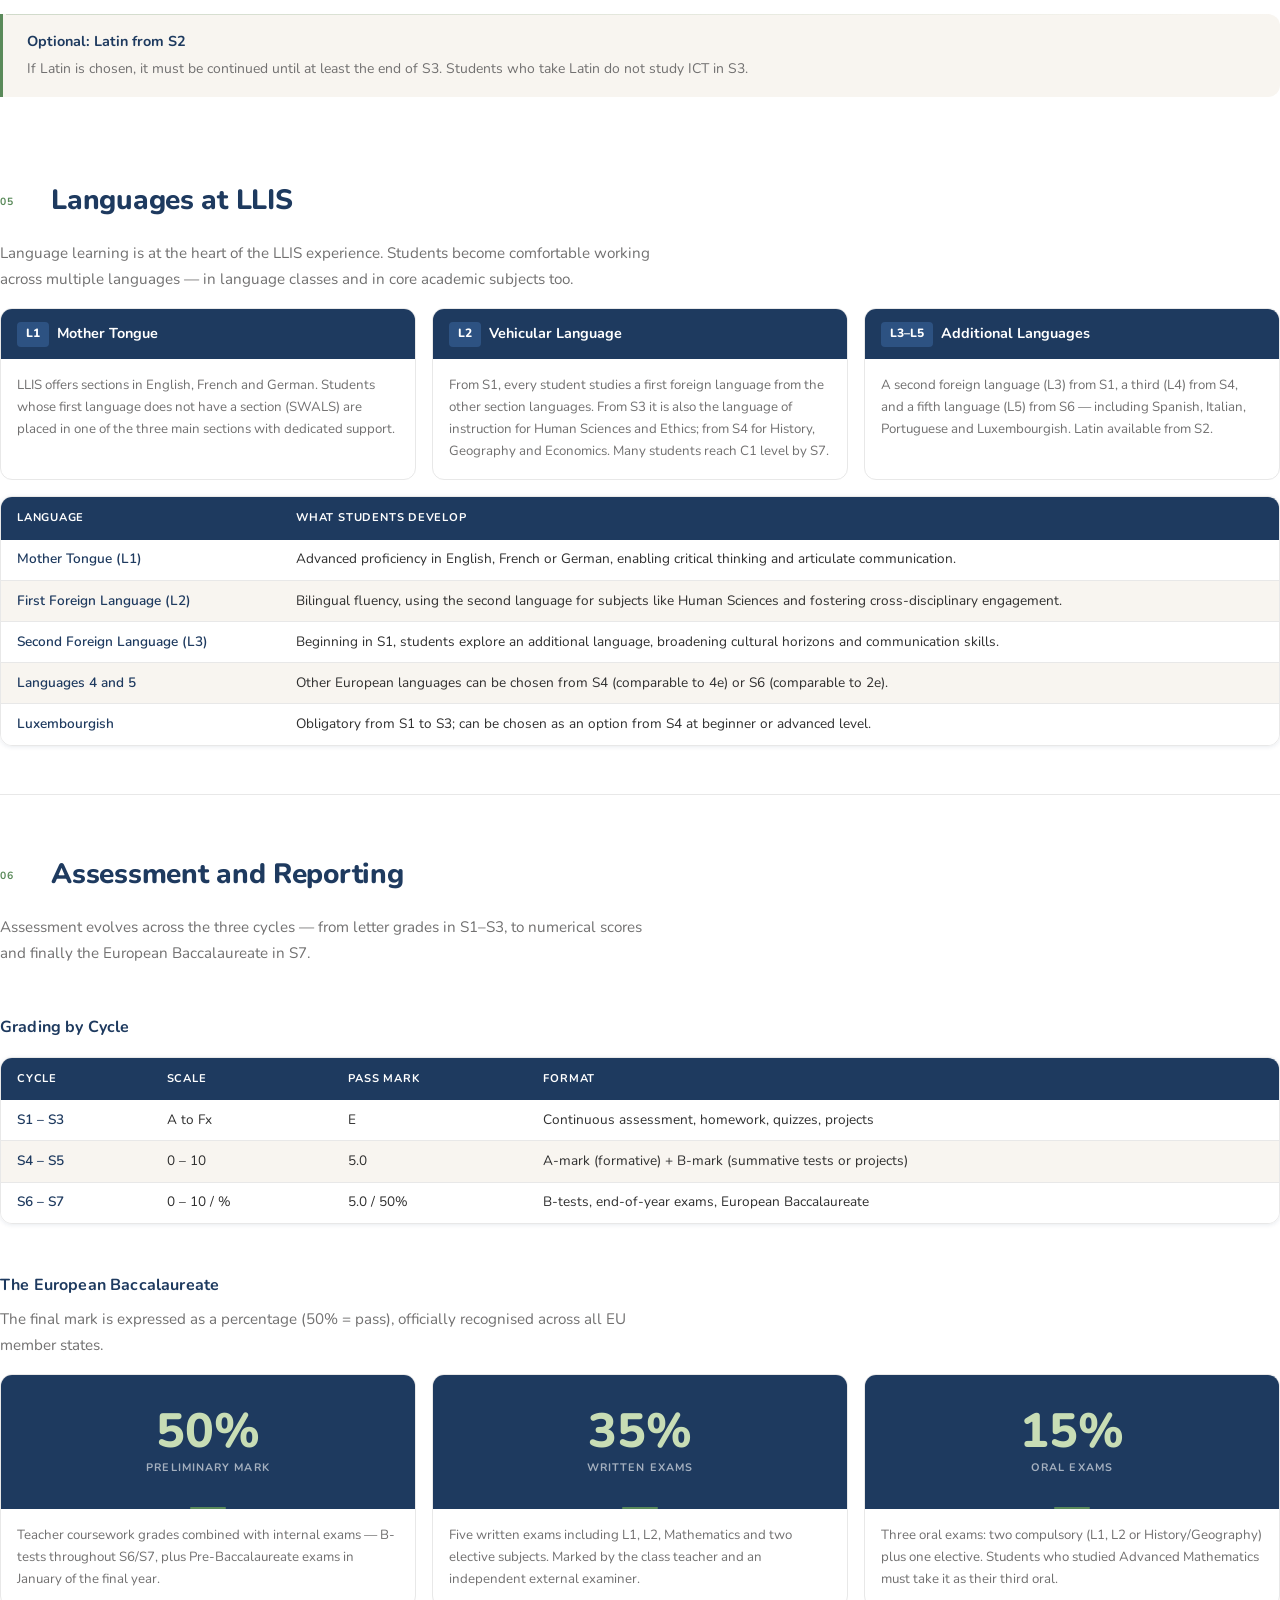
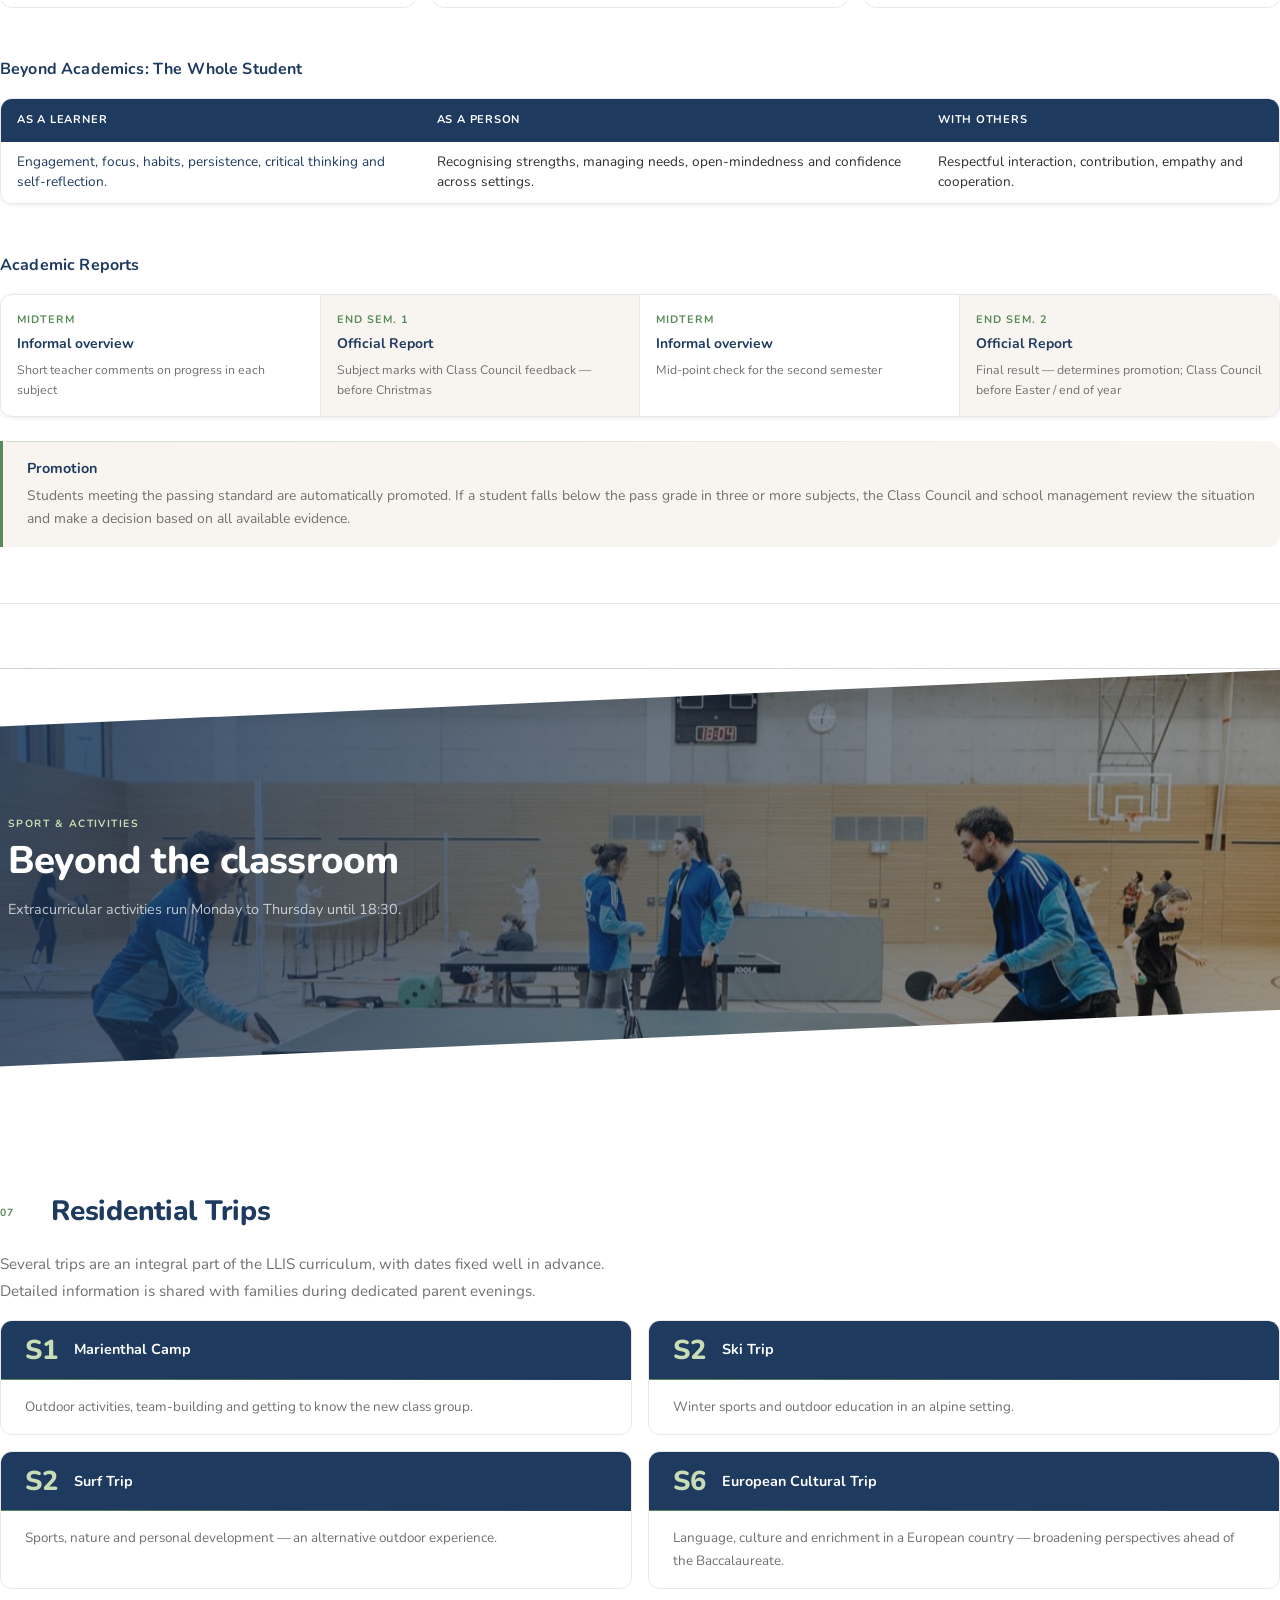
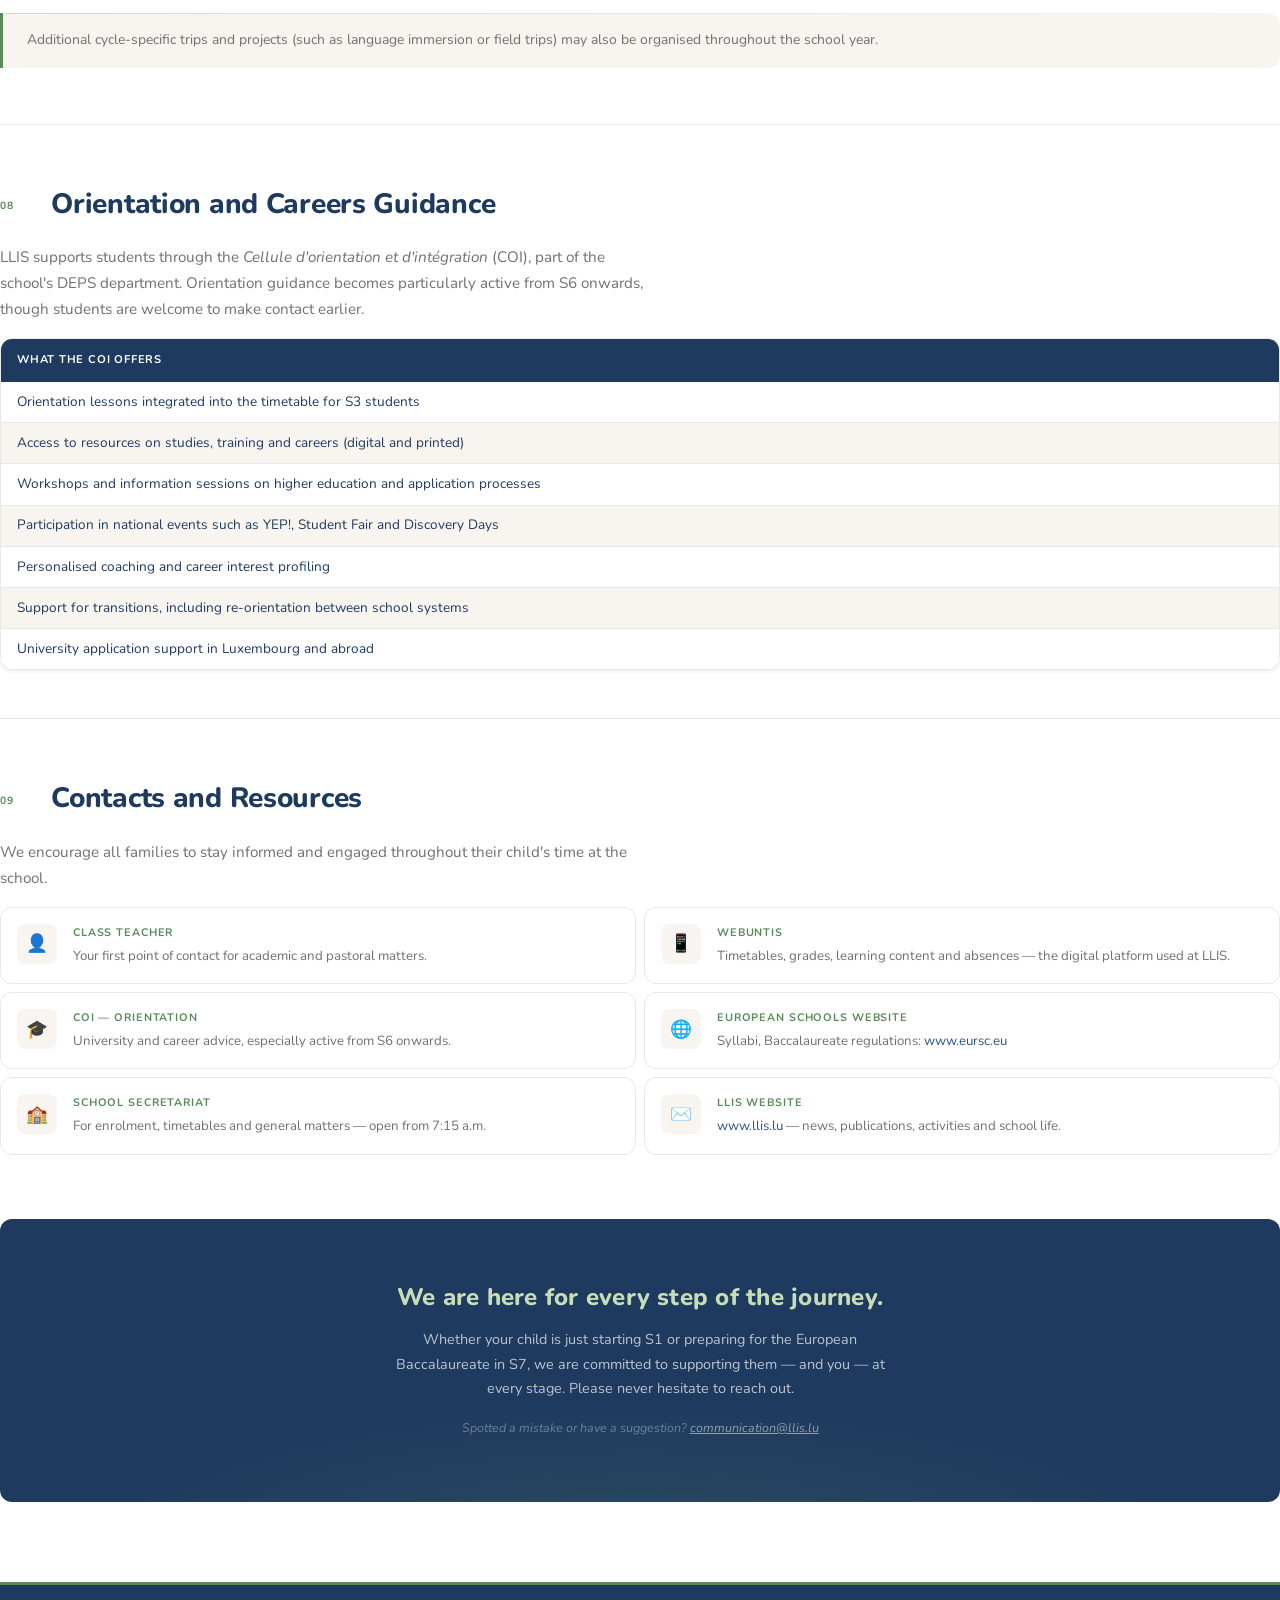
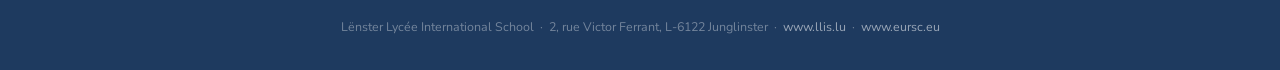
==== commit 30faffe6: "Add files via upload" ====
--- a/index.html
+++ b/index.html
@@ -120,6 +120,11 @@
       <div class="profile-item"><span class="profile-badge">Proactive</span><span class="profile-desc">Taking initiative, seeking out opportunities, and contributing ideas.</span></div>
       <div class="profile-item"><span class="profile-badge">Ambitious</span><span class="profile-desc">Setting high personal goals and striving to reach full potential.</span></div>
     </div>
+
+<figure class="photo-section-break reveal">
+  <img src="[data-uri]" alt="Teacher and students at LLIS" loading="lazy">
+  <figcaption>Interactive learning — ethics and philosophy taught through real-world dilemmas</figcaption>
+</figure>
   </section>
 
   <!-- 02 STRUCTURE -->
@@ -171,10 +176,6 @@
       Each class has a Class Teacher who is the first point of contact for academic and pastoral matters. The curriculum also includes a weekly Mentor Lesson for academic progress and wellbeing. Each cycle (S1–S3, S4–S5, S6–S7) is overseen by a Cycle Coordinator.
     </div>
 
-<figure class="photo-pull reveal">
-  <img src="[data-uri]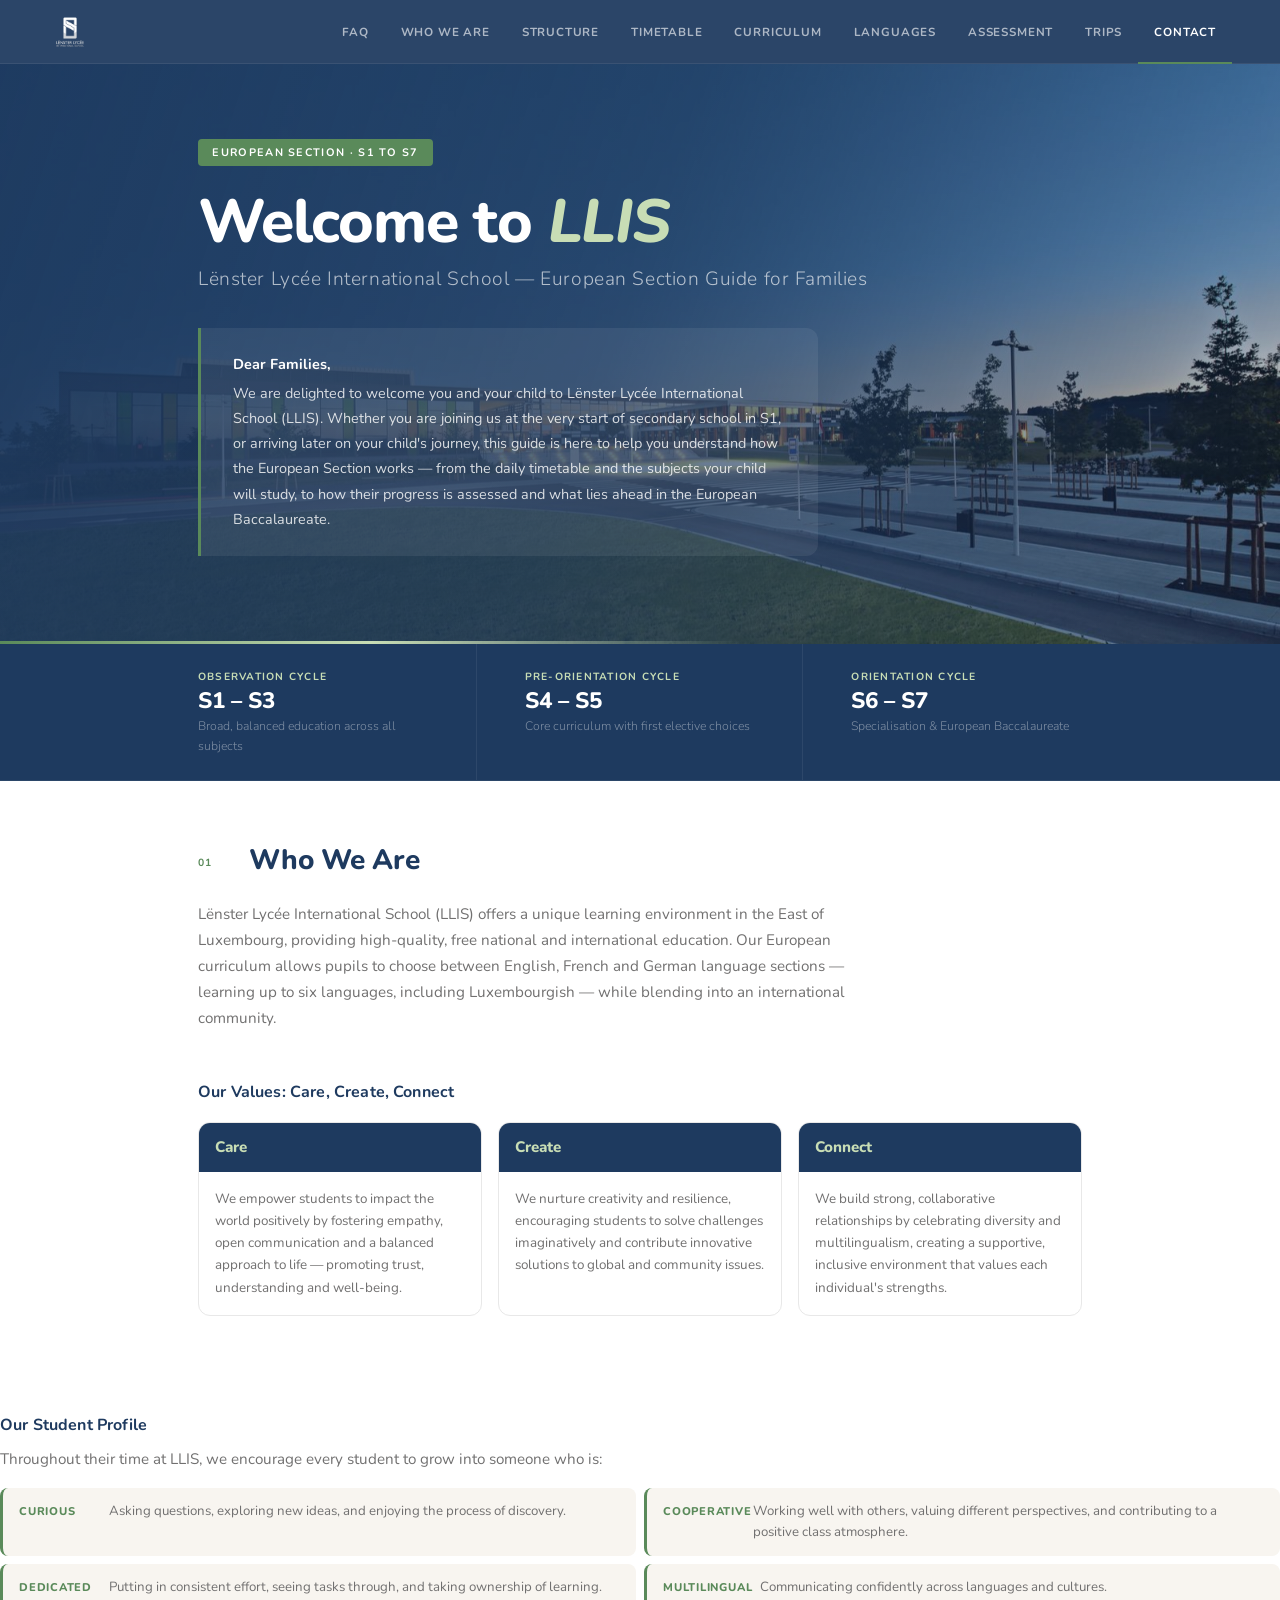
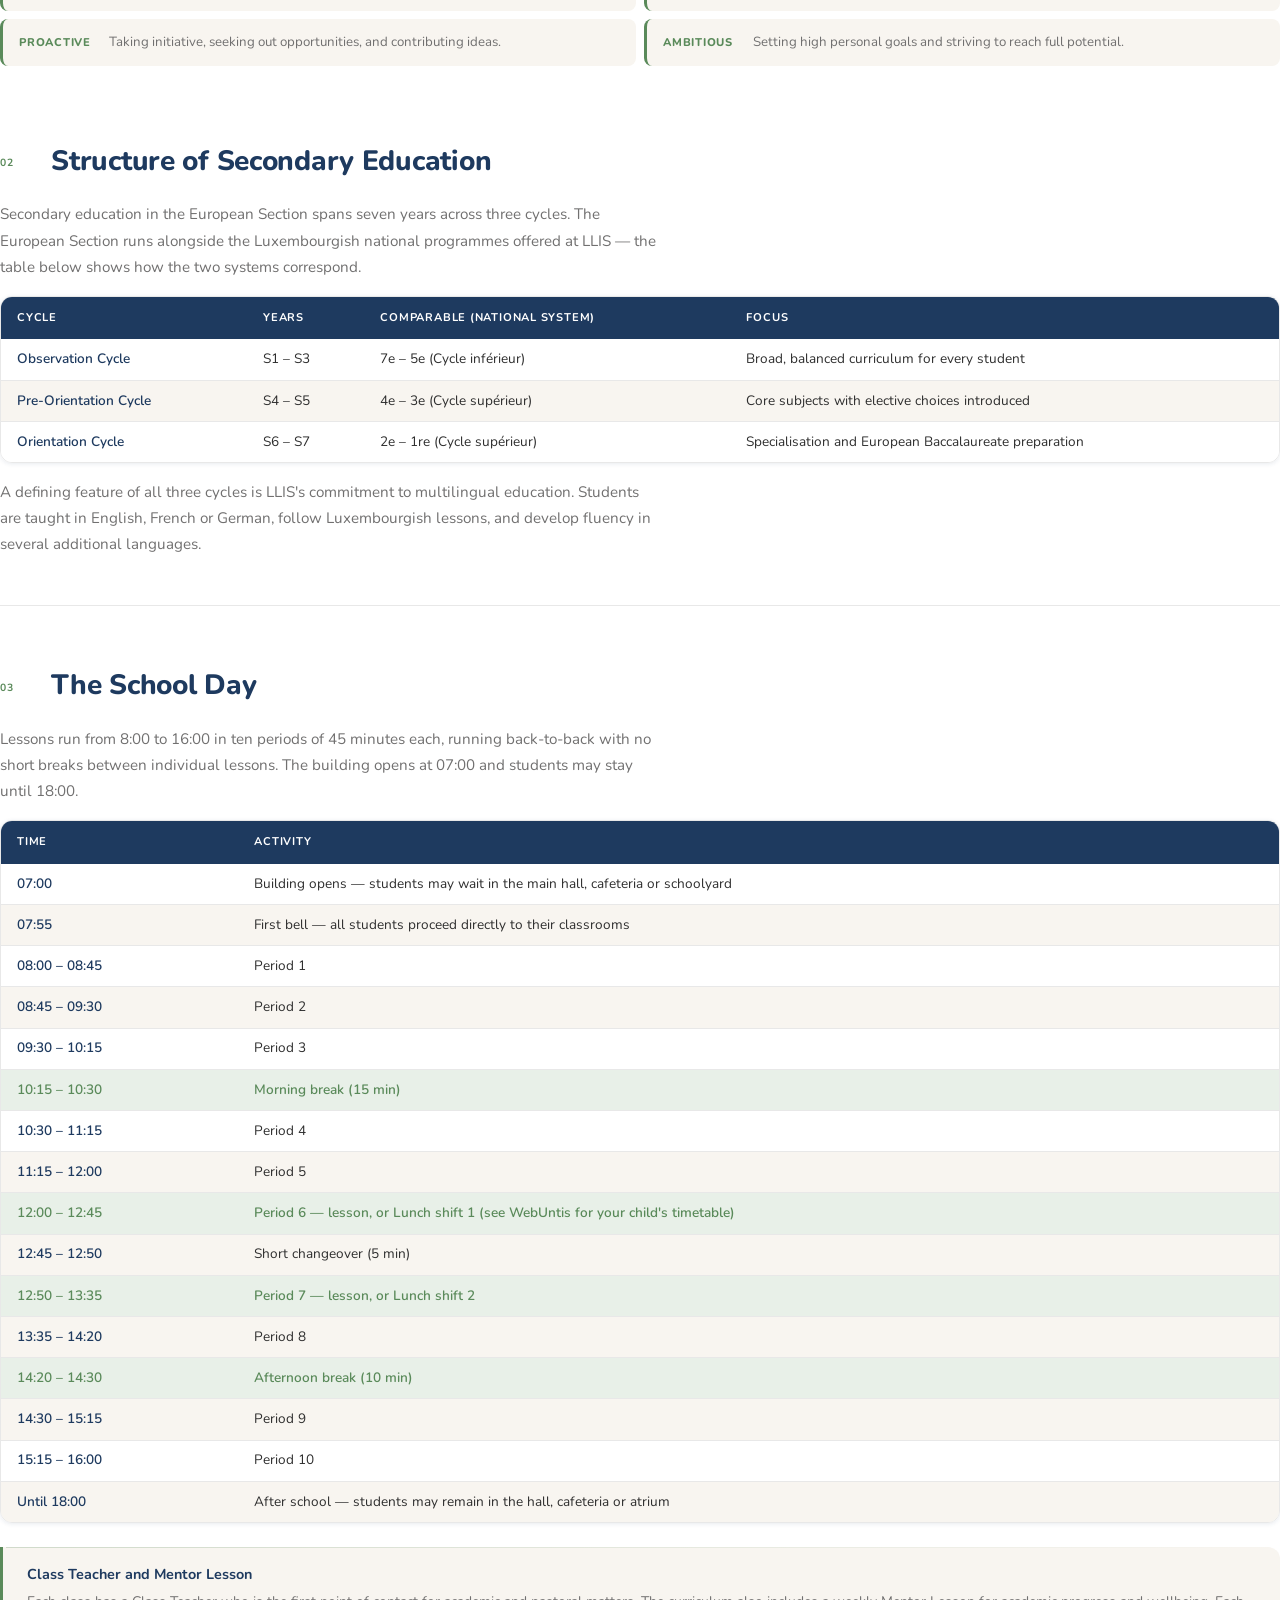
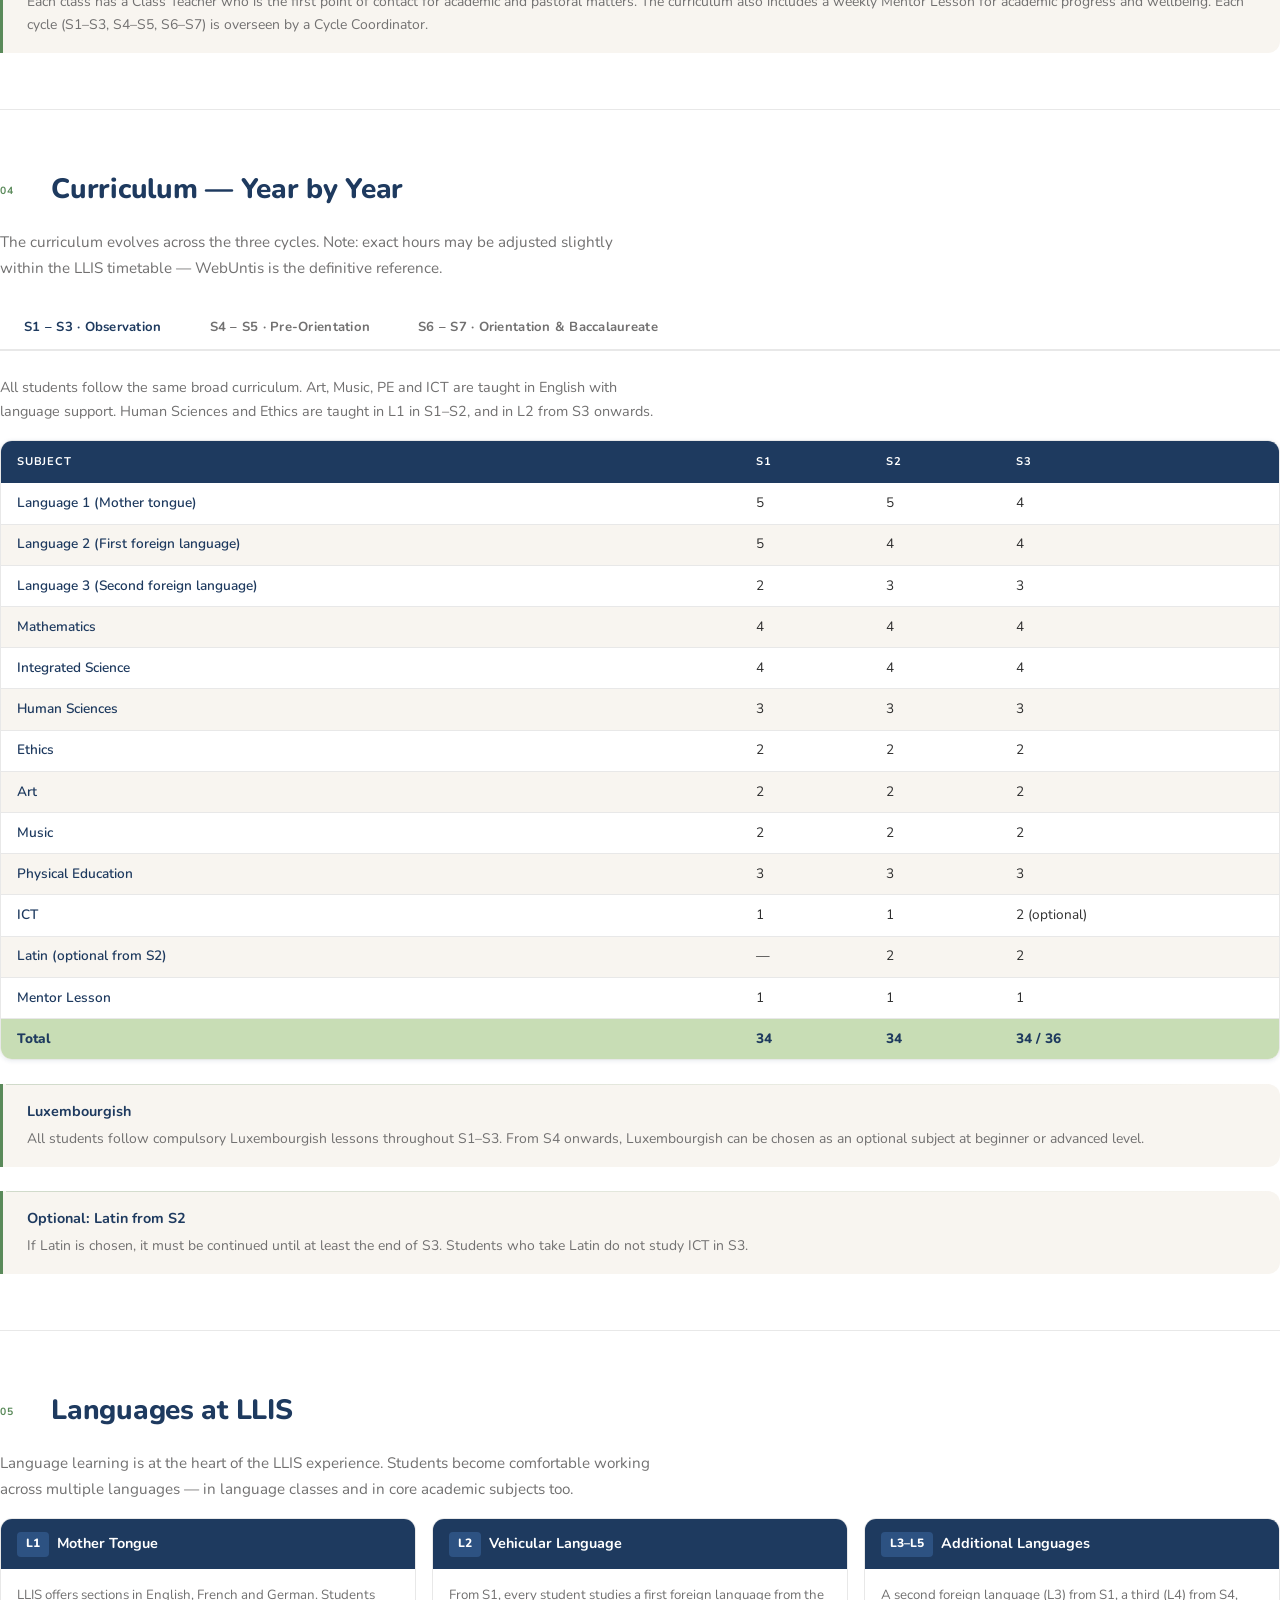
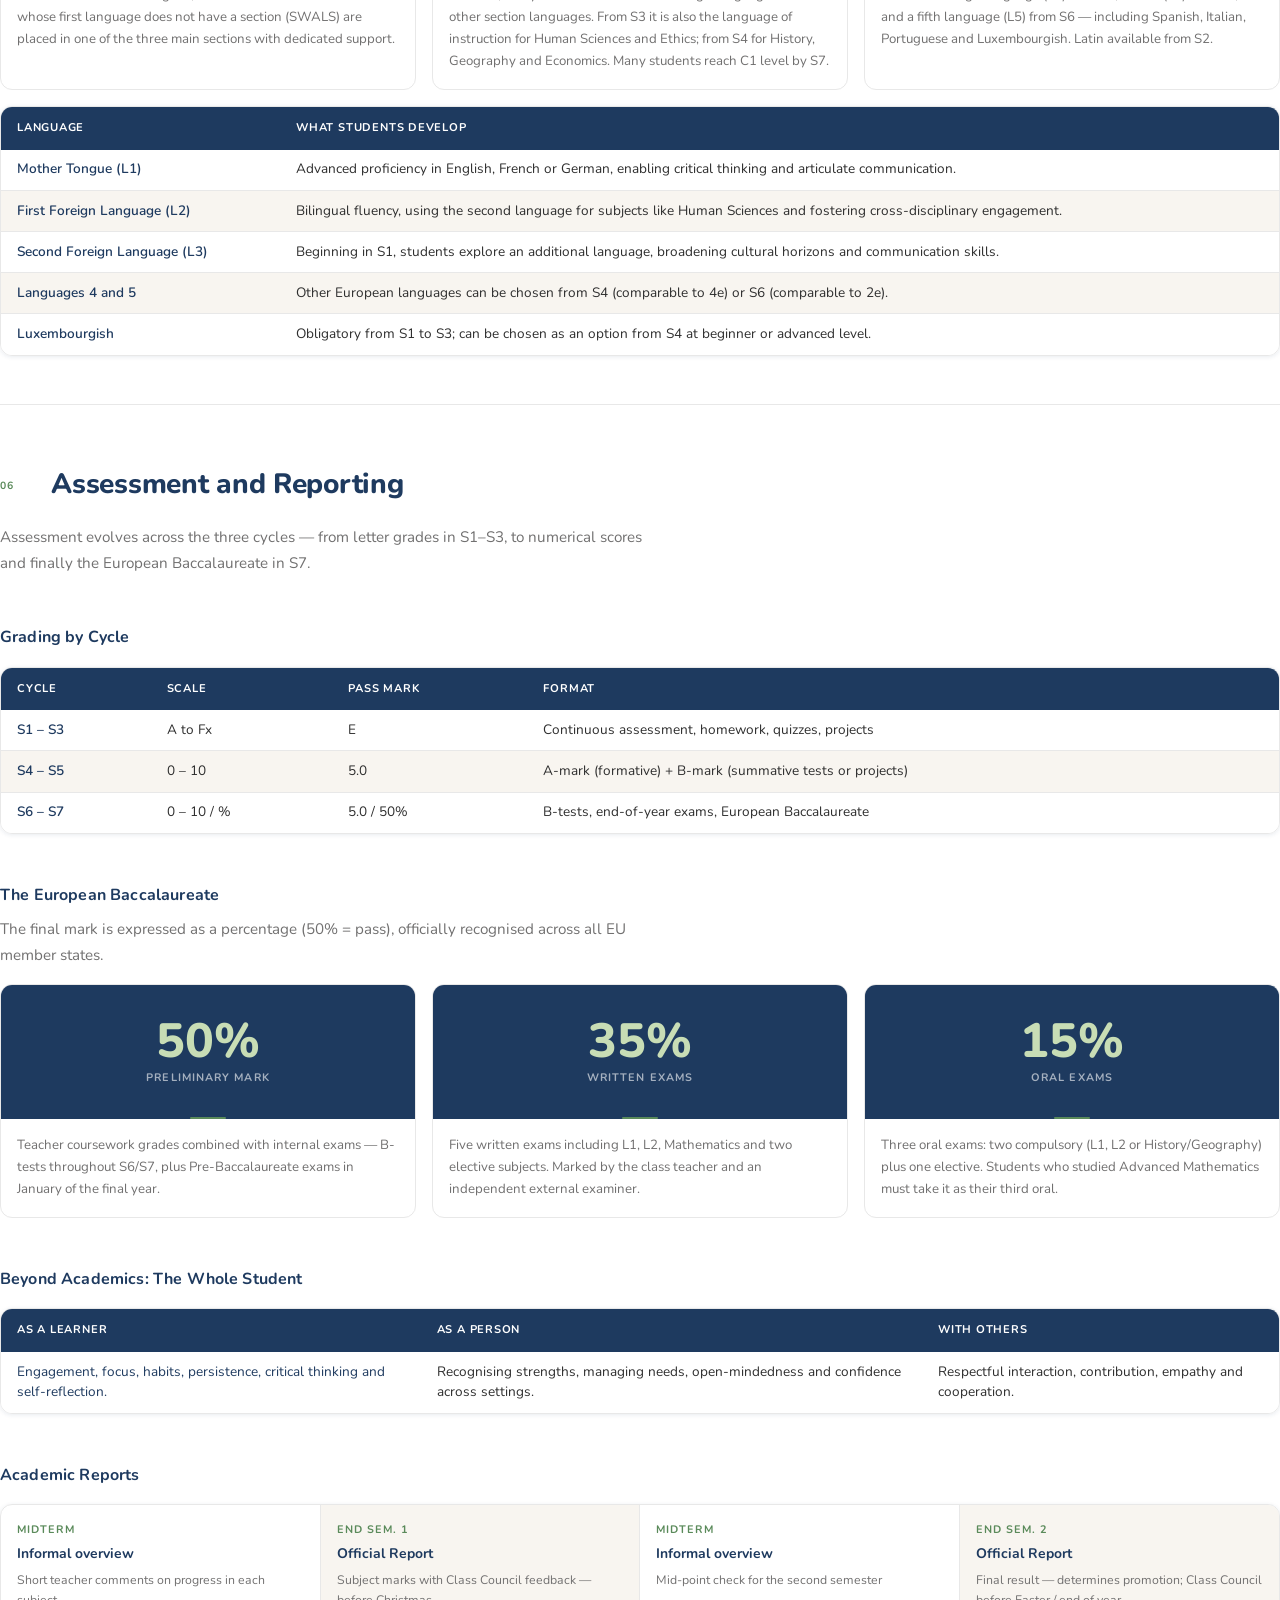
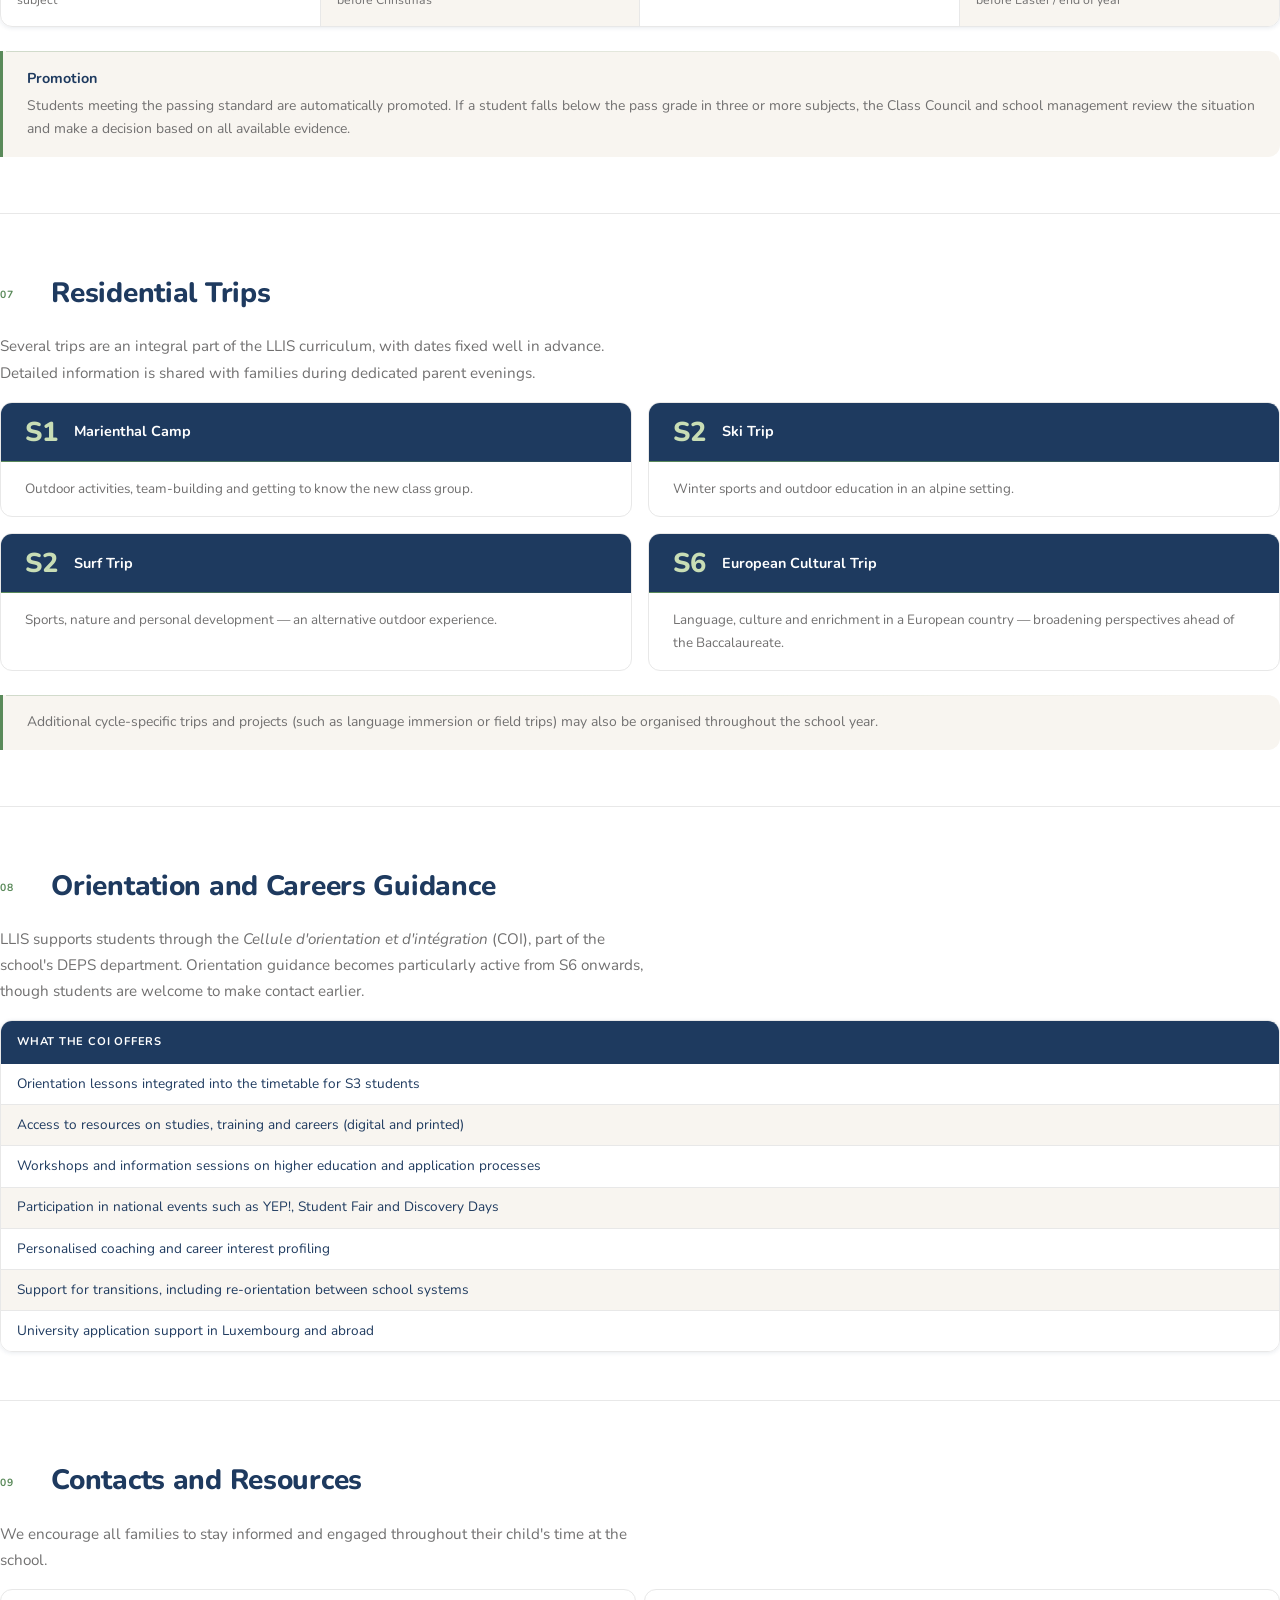
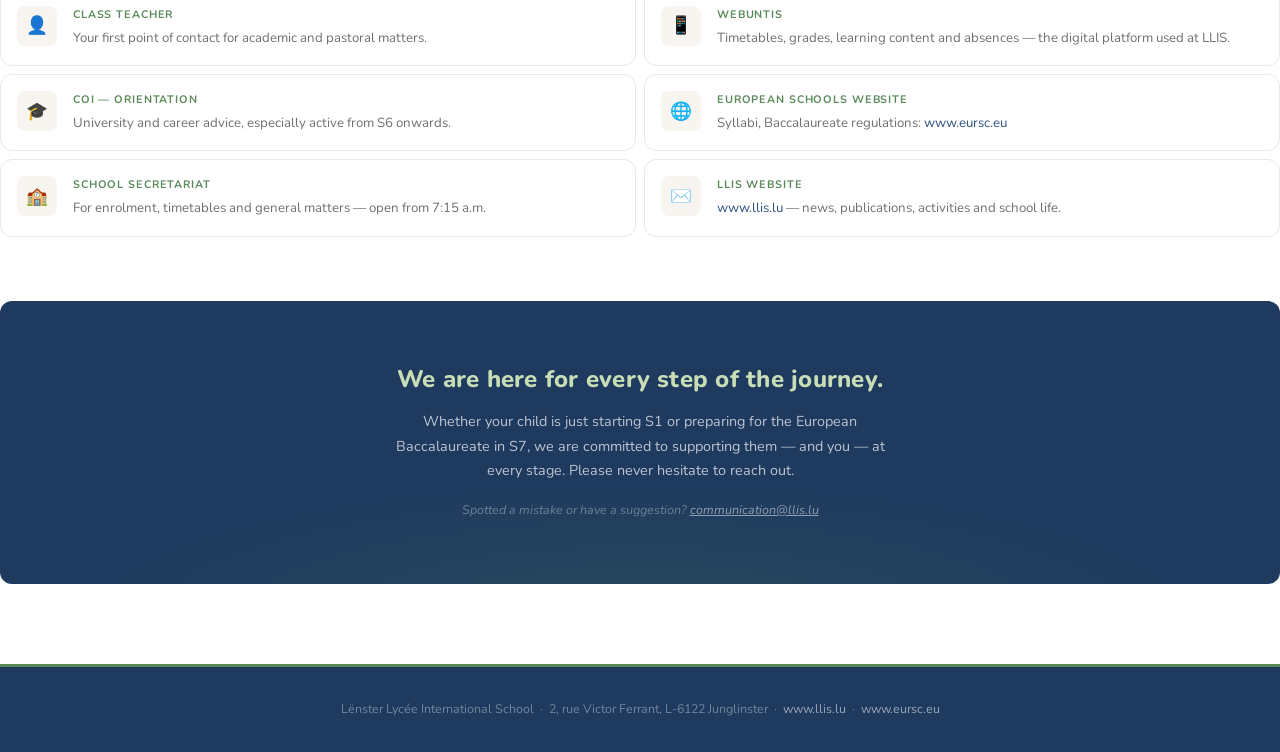
==== commit c7d7e536: "Add files via upload" ====
--- a/index.html
+++ b/index.html
@@ -7,7 +7,6 @@
 <link rel="stylesheet" href="assets/css/guide.css">
 </head>
 <body>
-
 
 <!-- ── NAV ────────────────────────────────────────── -->
 <nav>
@@ -62,15 +61,6 @@
     </div>
   </div>
 </div>
-<div class="photo-hero-split reveal">
-  <div class="photo-hero-split__text">
-    <span class="photo-hero-split__label">Life at LLIS</span>
-    <h2 class="photo-hero-split__headline">A school that<br><em>feels alive</em></h2>
-    <p class="photo-hero-split__body">Seven years of multilingual education, hands-on learning and a community that stretches across Europe — all on one campus in Luxembourg.</p>
-  </div>
-  <div class="photo-hero-split__img">
-    <img src="[data-uri]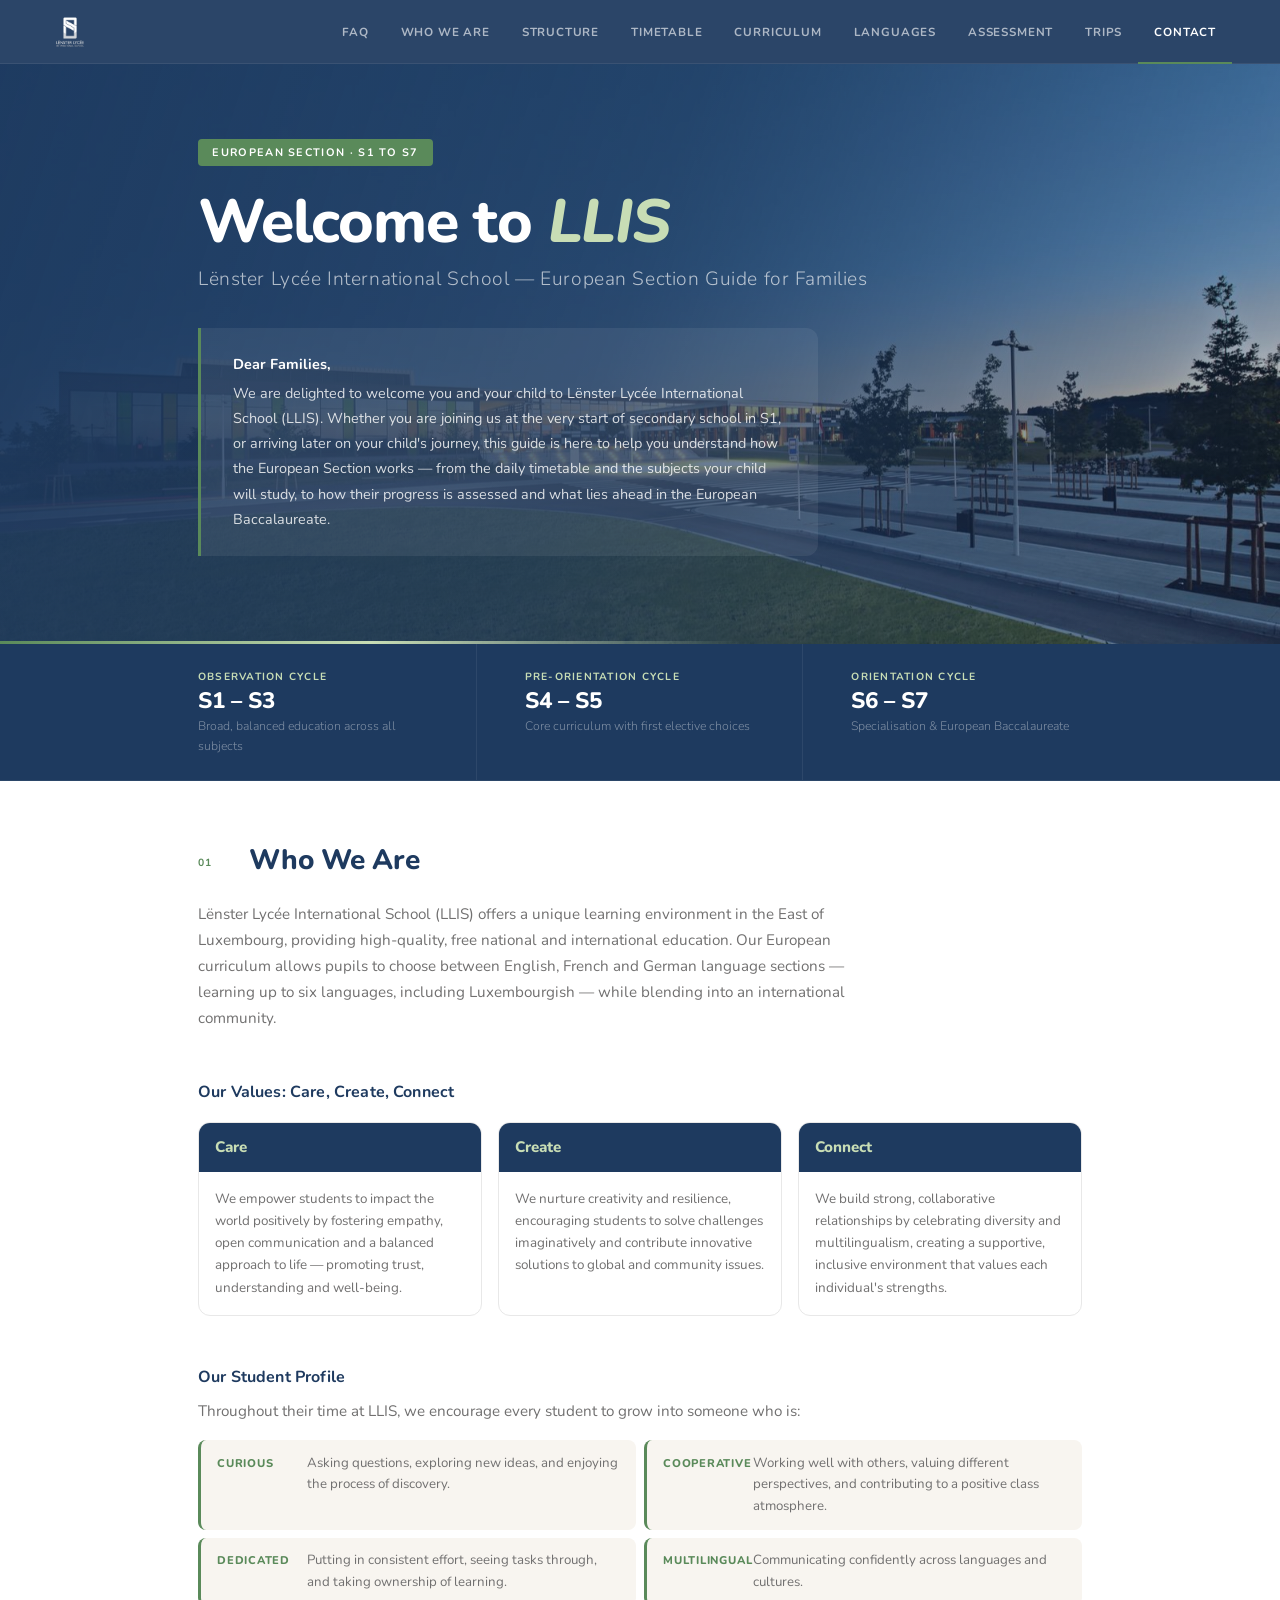
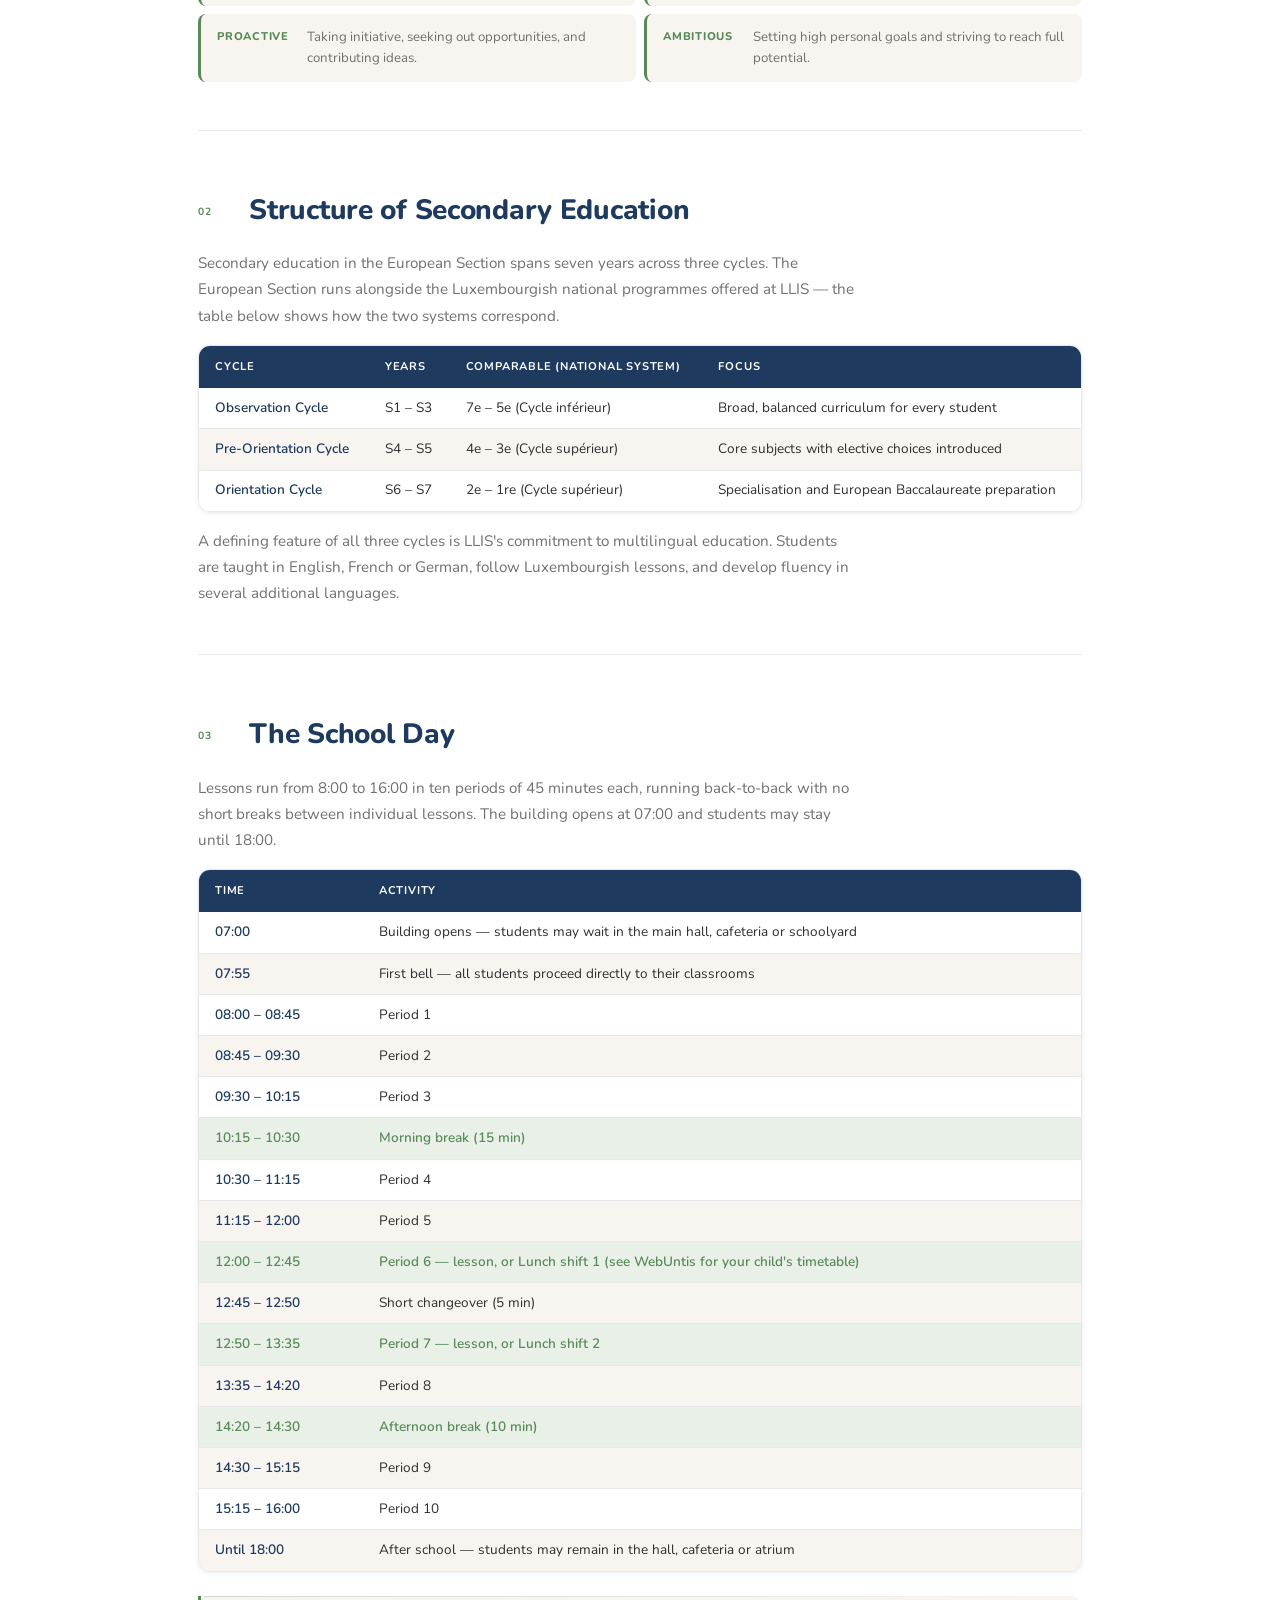
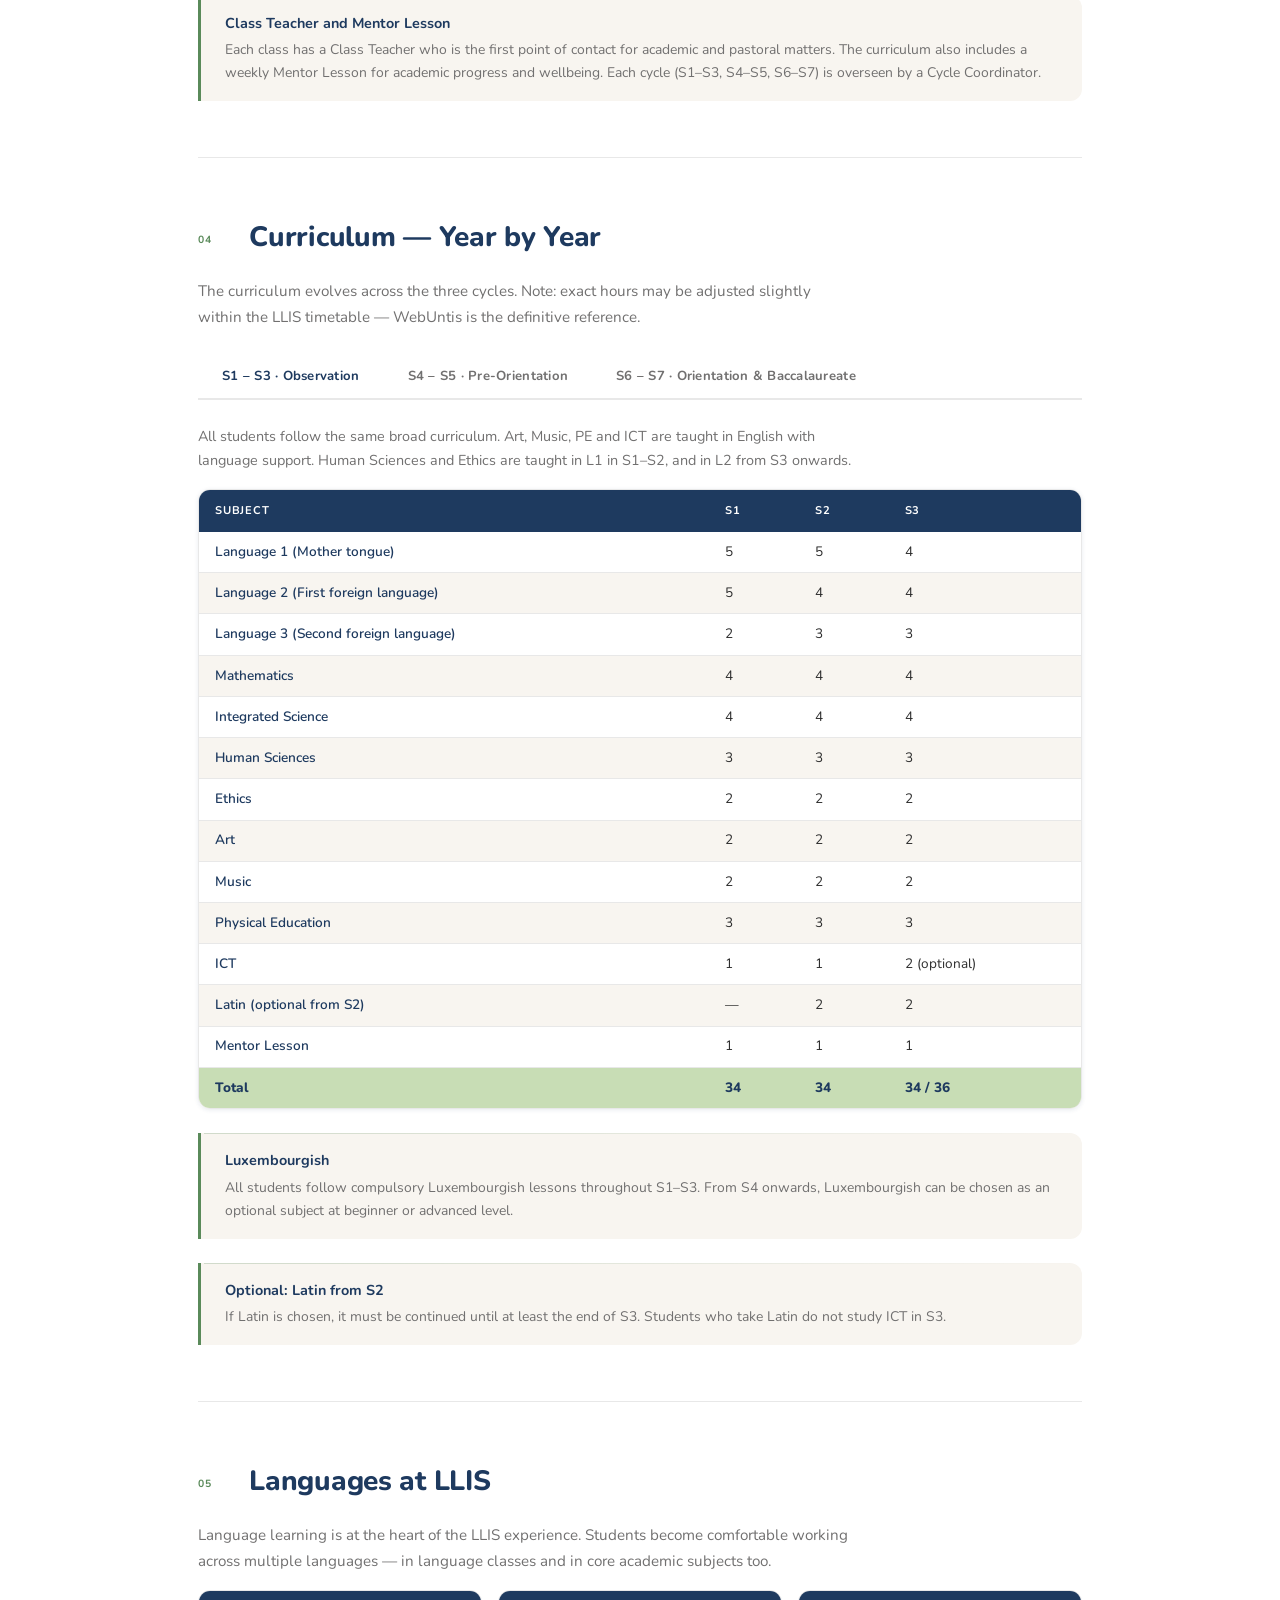
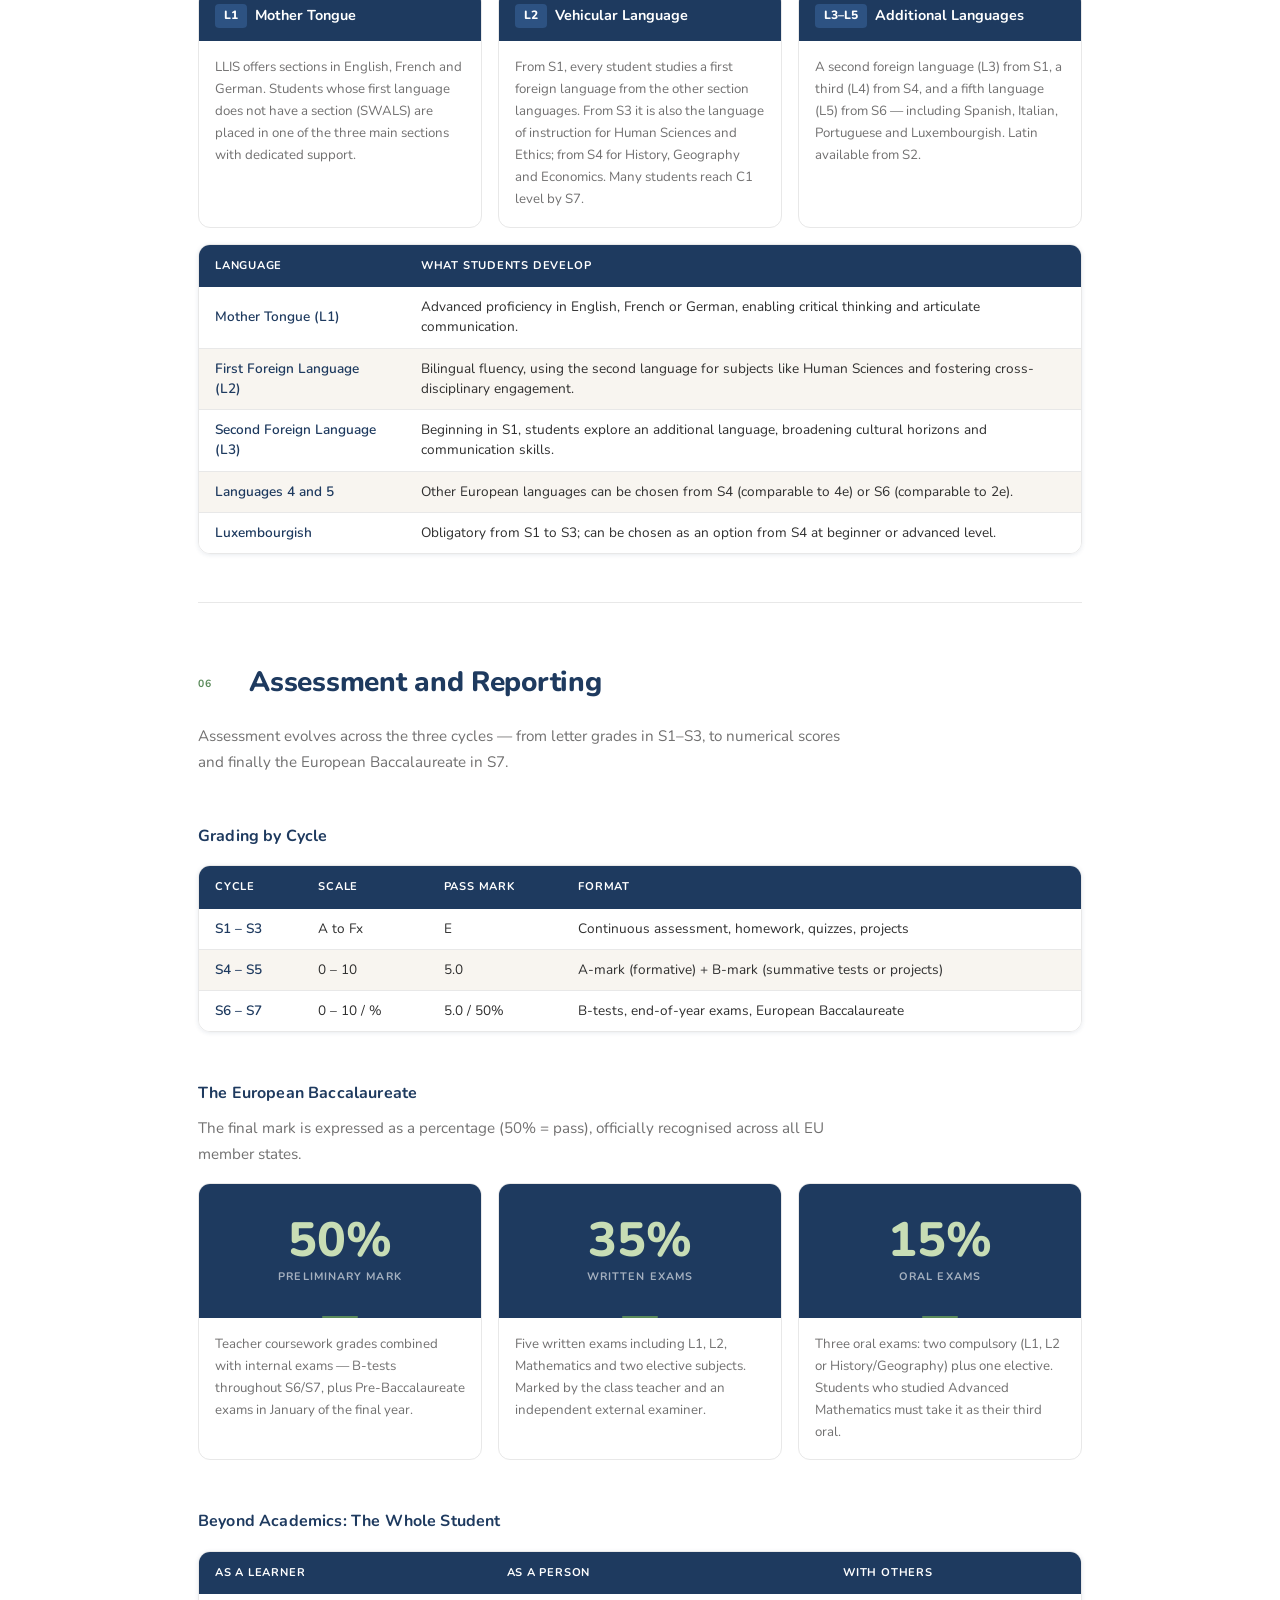
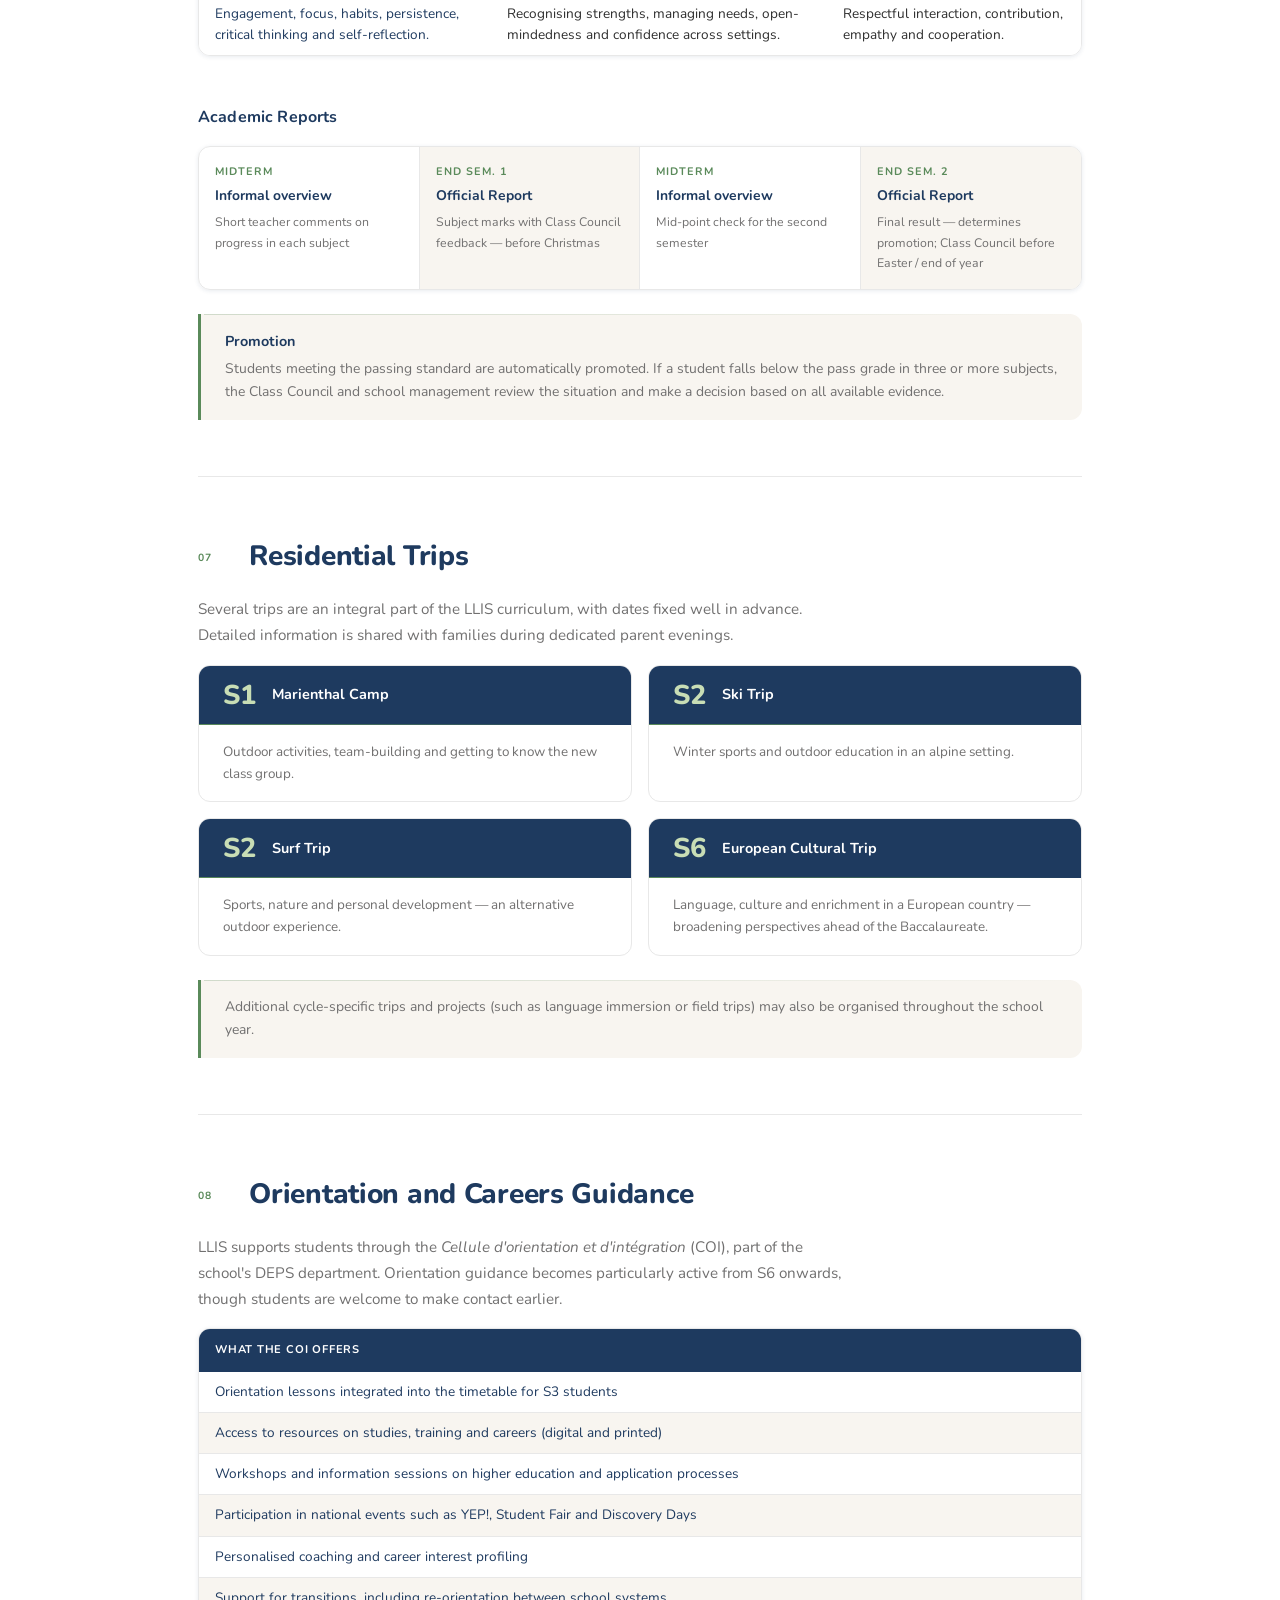
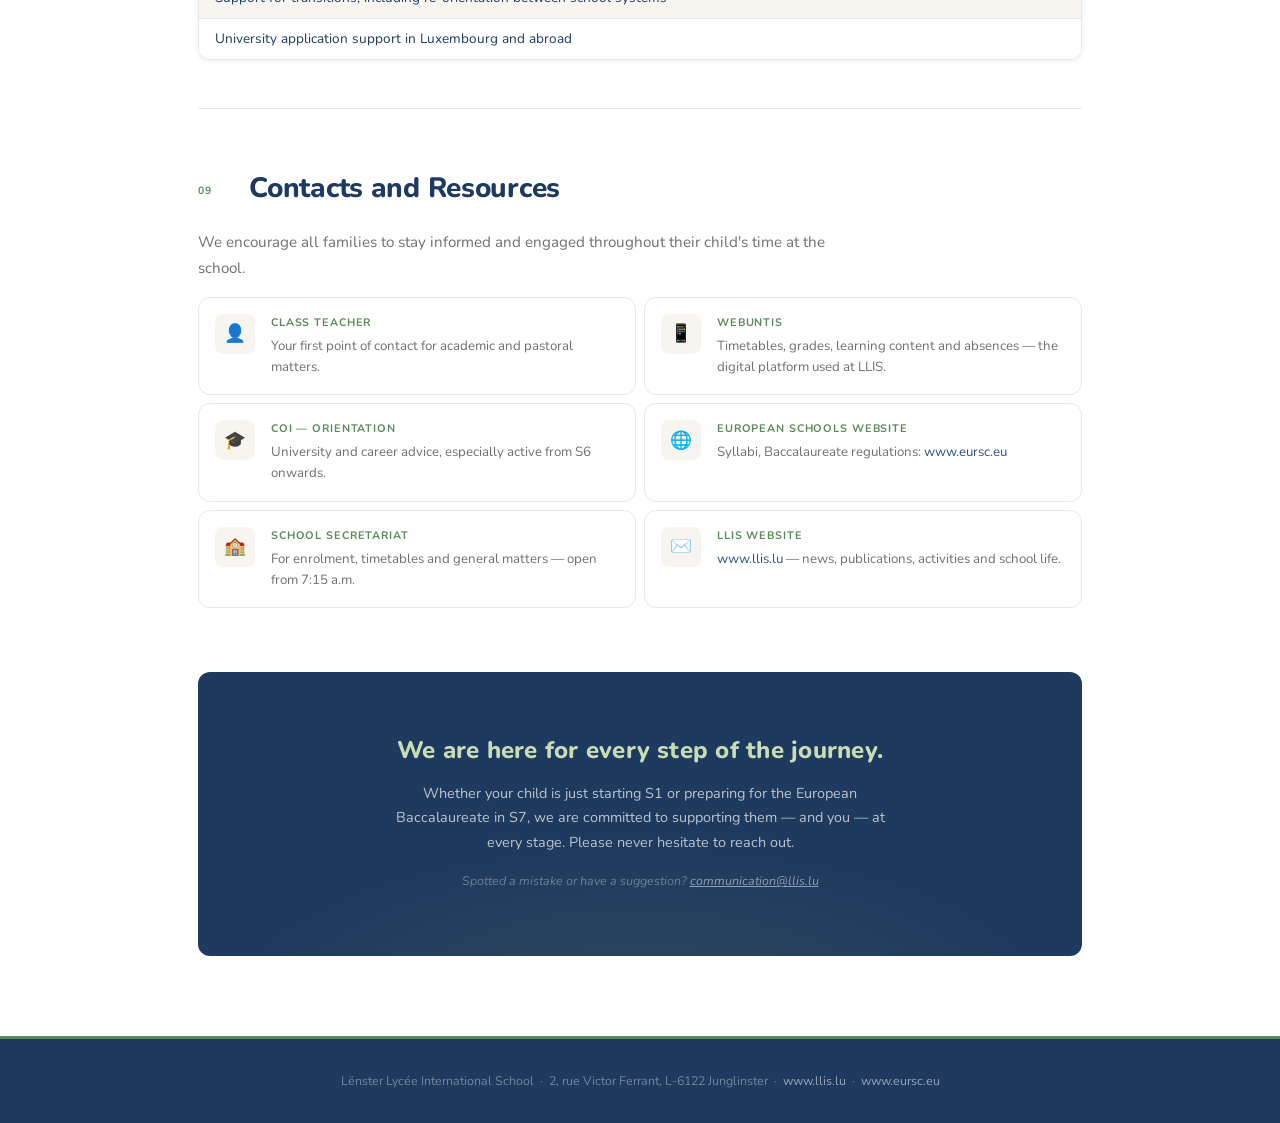
